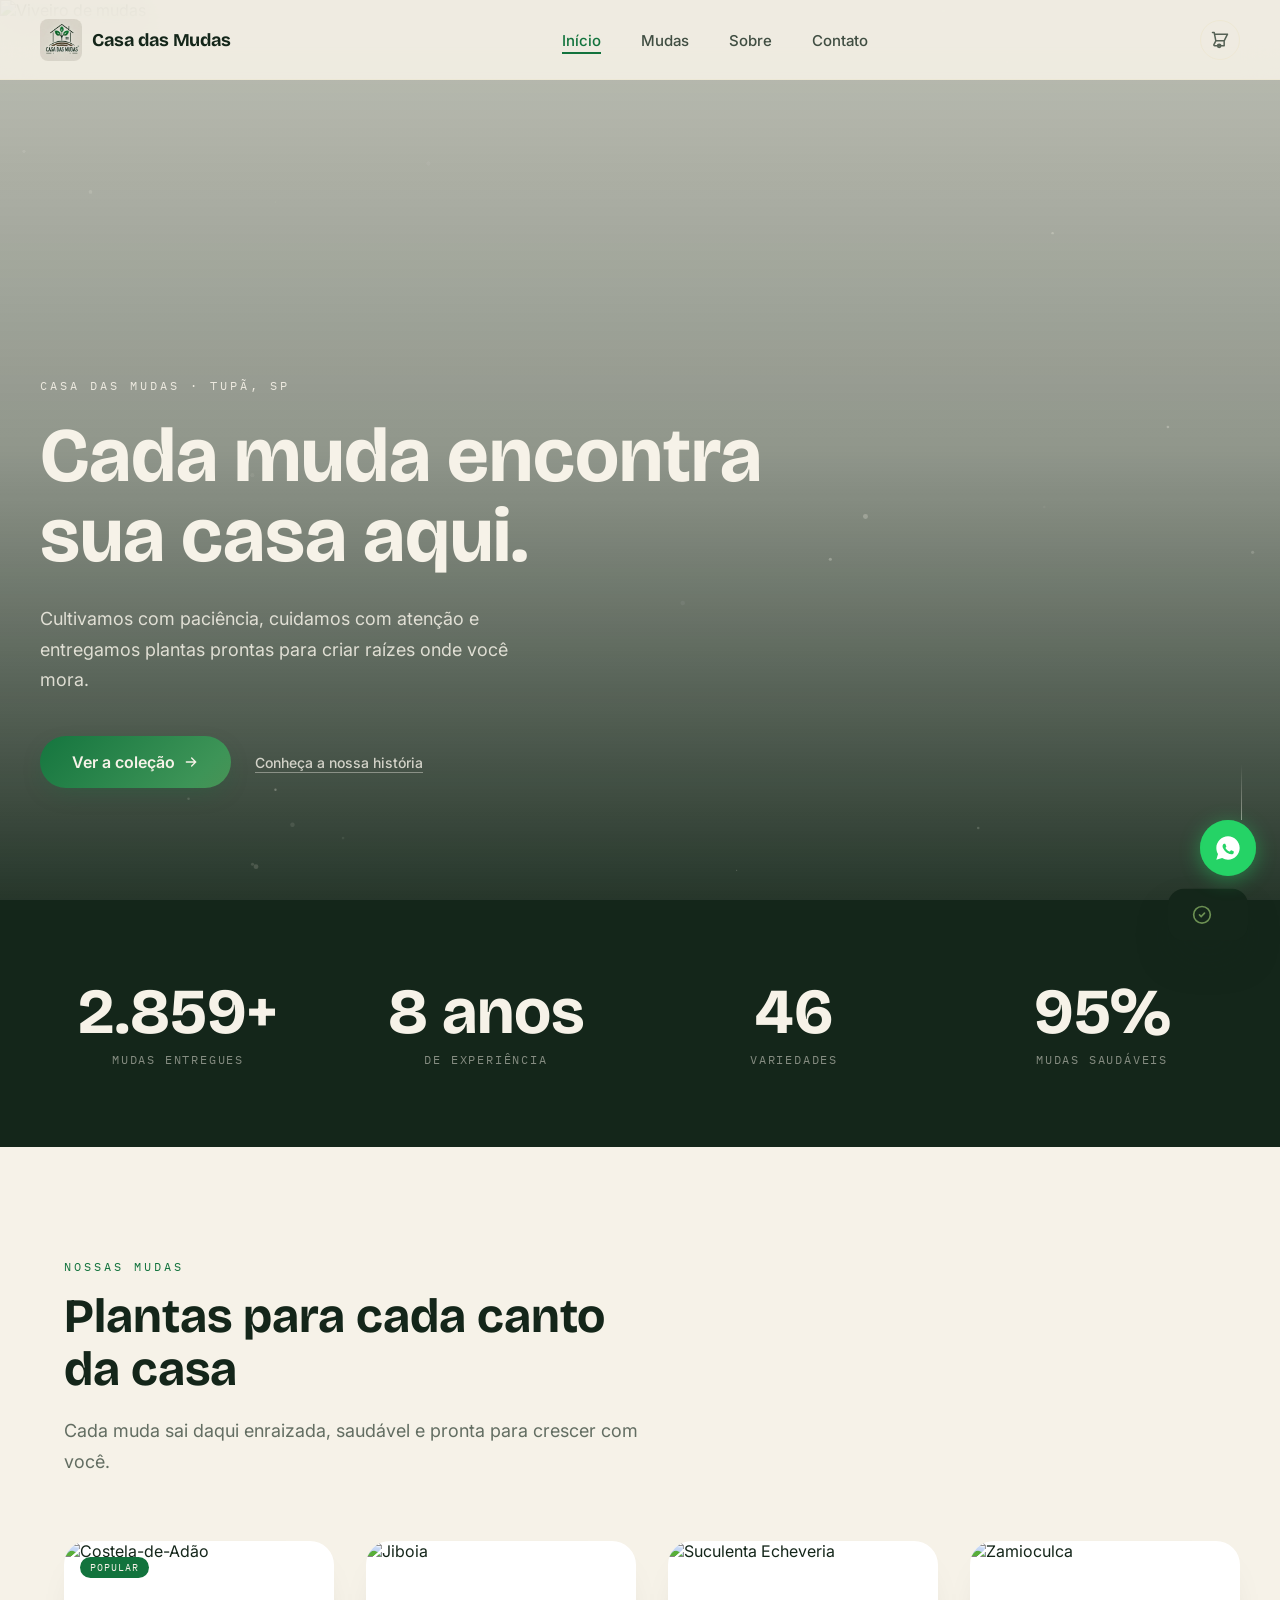
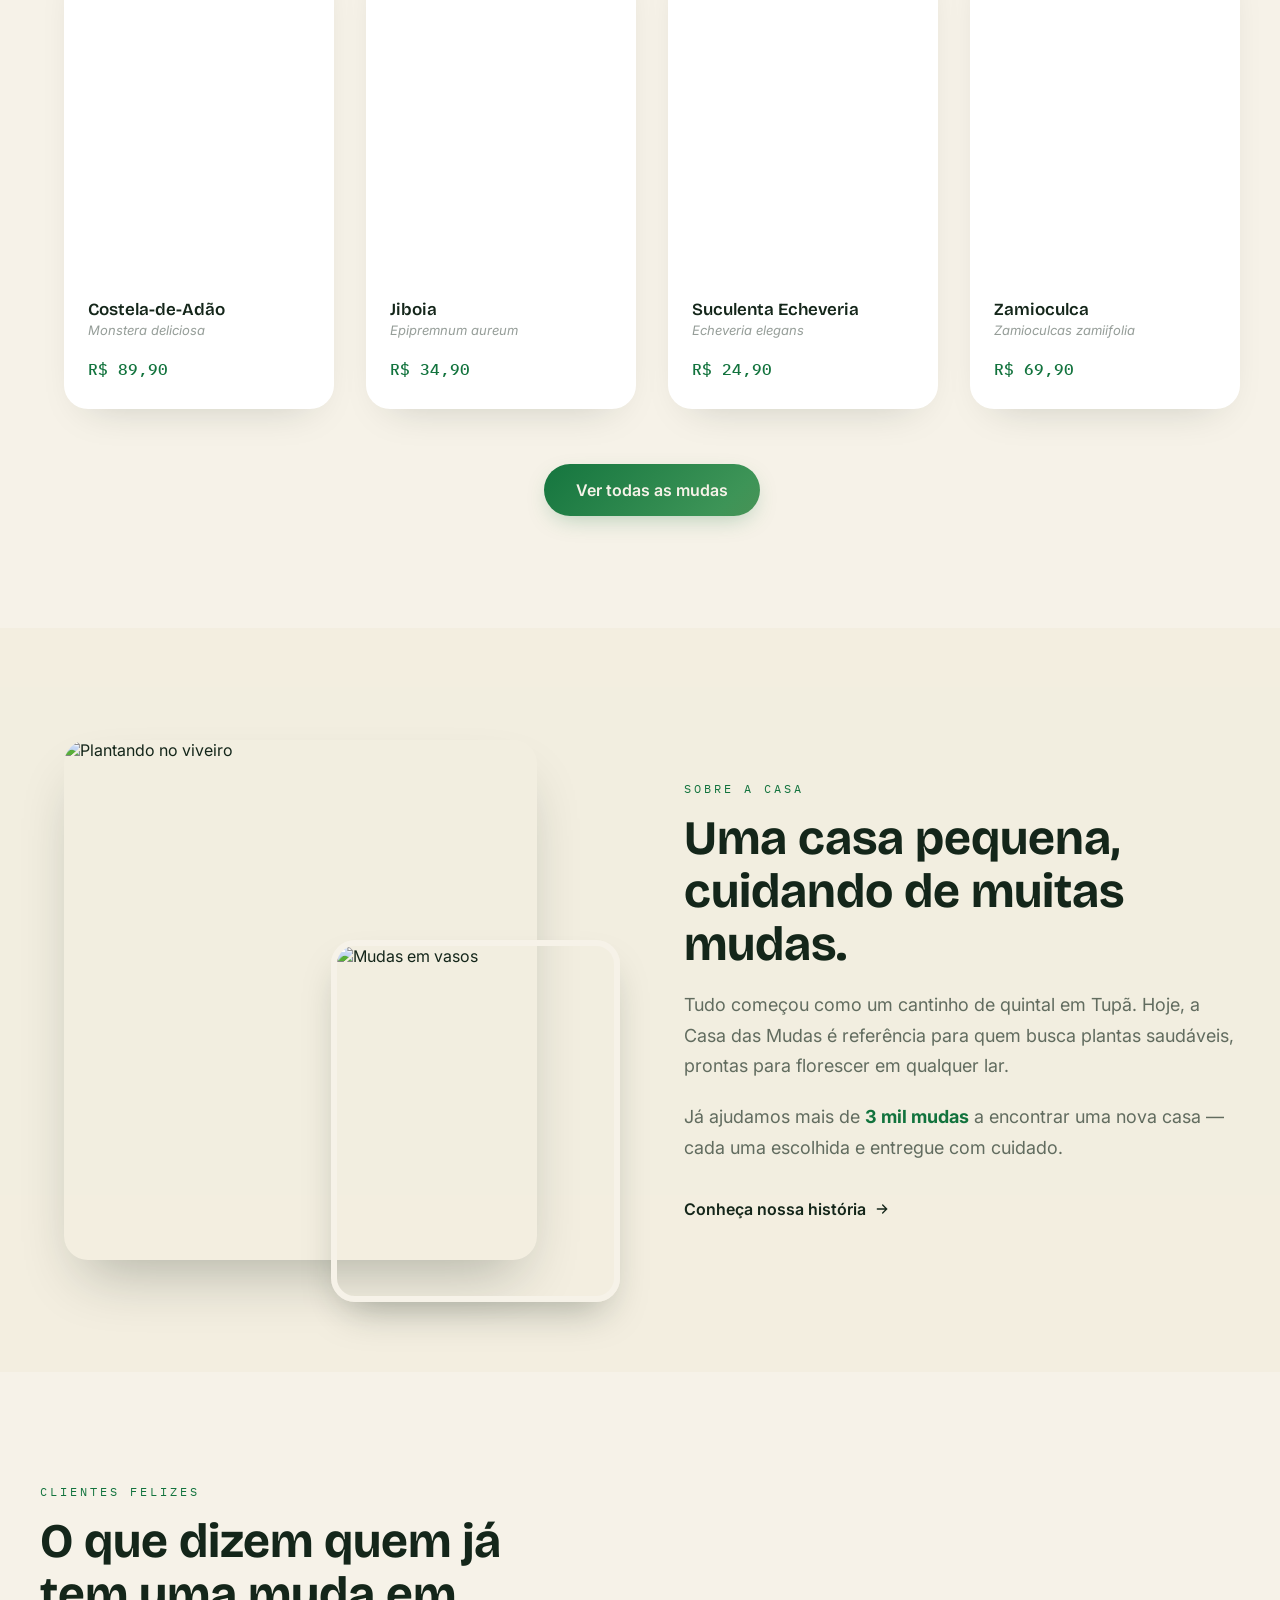
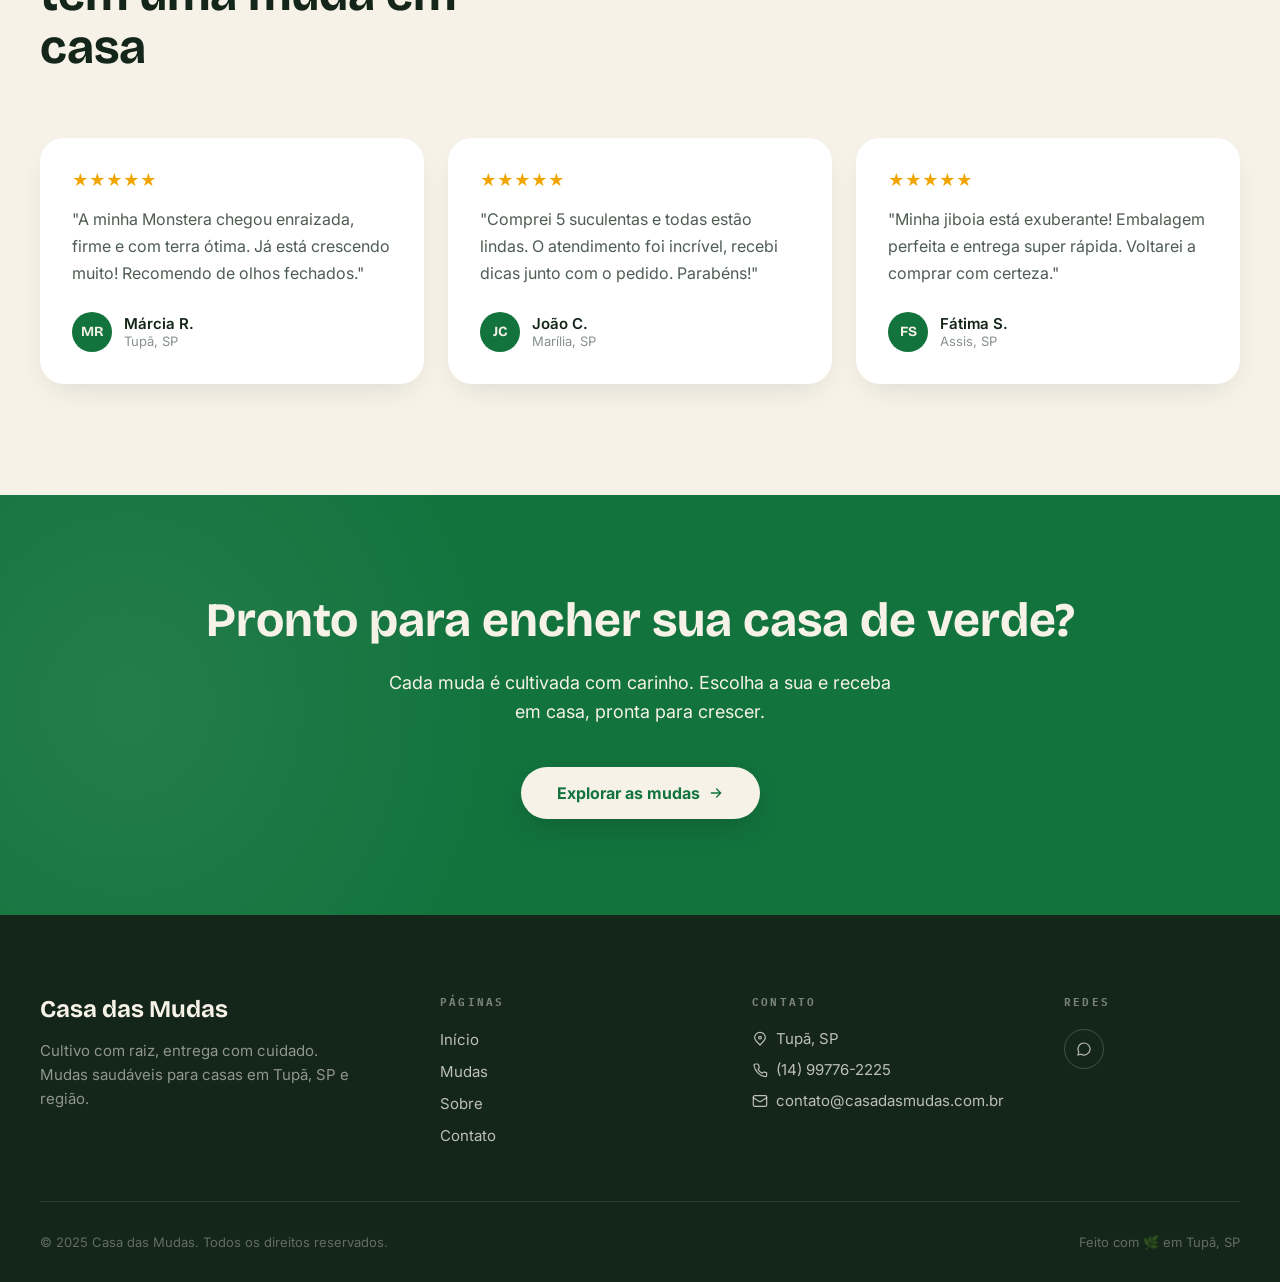
==== index.html @ 79492f18 "Remove ícone de Instagram sem link real do rodapé" ====
<!DOCTYPE html>
  <html lang="pt-BR">
  <head>
  <meta charset="UTF-8"><meta name="viewport" content="width=device-width, initial-scale=1.0">
  <title>Mudas cultivadas com cuidado — Casa das Mudas</title>
  <meta name="description" content="Casa das Mudas: plantas e mudas cultivadas com cuidado em Tupã, SP.">
  <meta property="og:title" content="Mudas cultivadas com cuidado — Casa das Mudas">
  <meta property="og:image" content="https://images.unsplash.com/photo-1683994857980-280afa59a3f8?fm=jpg&q=80&w=1200">
  <meta name="theme-color" content="#12733D">
  <link rel="preconnect" href="https://fonts.googleapis.com">
  <link rel="preconnect" href="https://fonts.gstatic.com" crossorigin>
  <link href="https://fonts.googleapis.com/css2?family=Bricolage+Grotesque:opsz,wght@12..96,400..800&family=Inter:wght@400;500;600;700&family=IBM+Plex+Mono:wght@400;500&display=swap" rel="stylesheet">
  <link rel="stylesheet" href="styles.css">
  </head>
  <body>
  
  <div id="intro">
    <div class="intro-logo-wrap">
      <img src="logo.jpg" alt="" class="intro-logo" width="96" height="96">
      <span class="intro-ring"></span>
    </div>
    <p class="intro-brand">Casa das Mudas</p>
    <p class="intro-sub">Tupã, SP &middot; Desde 2016</p>
    <div class="intro-bar"><div class="intro-bar-fill"></div></div>
  </div>
<header id="navbar" class="navbar">
    <div class="nav-inner">
      <a href="index.html" class="nav-logo" aria-label="Casa das Mudas — início">
        <img src="logo.jpg" alt="Casa das Mudas" class="nav-logo-img" style="width:42px;height:42px;max-width:42px;border-radius:8px;object-fit:cover;flex-shrink:0">
        <span class="nav-logo-text">Casa das Mudas</span>
      </a>
      <nav aria-label="Navegação principal"><ul class="nav-links">
        <li><a href="index.html" class="nav-link active">Início</a></li>
        <li><a href="mudas.html" class="nav-link">Mudas</a></li>
        <li><a href="sobre.html" class="nav-link">Sobre</a></li>
        <li><a href="contato.html" class="nav-link">Contato</a></li>
      </ul></nav>
      <div class="nav-actions">
        <button class="cart-btn" aria-label="Carrinho"><svg width="20" height="20" viewBox="0 0 24 24" fill="none" stroke="currentColor" stroke-width="1.8" stroke-linecap="round" stroke-linejoin="round"><path d="M3 3h2l.4 2M7 13h10l4-8H5.4M7 13L5.4 5M7 13l-2.3 4.6A1 1 0 0 0 5.6 19H17M17 13v6M9 19a2 2 0 1 0 4 0 2 2 0 0 0-4 0Z"/></svg><span class="cart-badge">0</span></button>
        <button class="menu-toggle" id="menuToggle" aria-label="Abrir menu" aria-expanded="false"><svg width="24" height="24" viewBox="0 0 24 24" fill="none" stroke="currentColor" stroke-width="1.8" stroke-linecap="round"><path id="menuIconPath" d="M4 7h16M4 12h16M4 17h16"/></svg></button>
      </div>
    </div>
    <div id="mobileMenu" class="mobile-menu"><div class="mobile-menu-inner">
      <a href="index.html">Início</a><a href="mudas.html">Mudas</a><a href="sobre.html">Sobre</a><a href="contato.html">Contato</a>
      <a href="contato.html" class="btn-cta" style="margin-top:.5rem;justify-content:center">Fale conosco</a>
    </div></div>
  </header>
  <div id="spineWrap" class="spine-wrap" aria-hidden="true"><svg style="height:100%;width:100%" viewBox="0 0 40 2400" preserveAspectRatio="none"><path id="spinePath" d="M20,0 C28,180 12,360 20,540 C28,720 12,900 20,1080 C28,1260 12,1440 20,1620 C28,1800 12,1980 20,2160 C25,2280 16,2340 20,2400" style="fill:none;stroke:#12733D;stroke-width:2;stroke-linecap:round"/></svg></div>
  <main>
    <section class="hero">
      <canvas id="particleCanvas" style="position:absolute;inset:0;z-index:5;pointer-events:none"></canvas>
      <img src="https://images.unsplash.com/photo-1683994857980-280afa59a3f8?fm=jpg&q=80&w=2400&auto=format&fit=crop" alt="Viveiro de mudas" class="hero-img">
      <div class="hero-scrim"></div>
      <div class="scroll-indicator" aria-hidden="true"><div class="scroll-line"></div><span class="scroll-text">Rolar</span></div>
      <div class="hero-content container">
        <span class="hero-tag reveal">Casa das Mudas · Tupã, SP</span>
        <h1 class="hero-title reveal reveal-delay-1">Cada muda encontra<br>sua casa aqui.</h1>
        <p class="hero-desc reveal reveal-delay-2">Cultivamos com paciência, cuidamos com atenção e entregamos plantas prontas para criar raízes onde você mora.</p>
        <div class="hero-actions reveal reveal-delay-3">
          <a href="mudas.html" class="btn-cta btn-cta-lg">Ver a coleção <svg width="16" height="16" viewBox="0 0 24 24" fill="none" stroke="currentColor" stroke-width="2" stroke-linecap="round"><path d="M5 12h14M13 6l6 6-6 6"/></svg></a>
          <a href="sobre.html" class="hero-link">Conheça a nossa história</a>
        </div>
      </div>
    </section>
    <section class="numbers-strip">
      <div class="container"><div class="numbers-grid">
        <div class="number-item reveal"><div class="number-val count-up" data-target="3000" data-suffix="+">3.000+</div><p class="number-label">Mudas entregues</p></div>
        <div class="number-item reveal reveal-delay-1"><div class="number-val count-up" data-target="8" data-suffix=" anos">8 anos</div><p class="number-label">De experiência</p></div>
        <div class="number-item reveal reveal-delay-2"><div class="number-val count-up" data-target="48" data-suffix="">48</div><p class="number-label">Variedades</p></div>
        <div class="number-item reveal reveal-delay-3"><div class="number-val count-up" data-target="100" data-suffix="%">100%</div><p class="number-label">Mudas saudáveis</p></div>
      </div></div>
    </section>
    <section class="products-section">
      <div class="container" style="padding-left:clamp(1.5rem,5vw,5rem)">
        <div class="products-header">
          <span class="section-tag reveal">Nossas mudas</span>
          <h2 class="section-title reveal reveal-delay-1">Plantas para cada canto da casa</h2>
          <p class="section-desc reveal reveal-delay-2">Cada muda sai daqui enraizada, saudável e pronta para crescer com você.</p>
        </div>
        <div class="products-grid">
          <article class="card-muda catalog-item reveal reveal-delay-0" data-cat="interior">
    <div class="card-img-wrap"><img src="https://images.unsplash.com/photo-1636525653613-2a3a05c00759?fm=jpg&q=80&w=800&auto=format&fit=crop" alt="Costela-de-Adão" loading="lazy"><div class="card-img-fade"></div><span class="card-badge">Popular</span></div>
    <div class="card-body"><h3 class="card-name">Costela-de-Adão</h3><p class="card-sci">Monstera deliciosa</p><div class="card-footer"><span class="card-price">R$ 89,90</span><button class="add-btn card-add" data-name="Costela-de-Adão" data-price="89.90">Adicionar</button></div></div>
  </article><article class="card-muda catalog-item reveal reveal-delay-1" data-cat="interior">
    <div class="card-img-wrap"><img src="https://images.unsplash.com/photo-1658464902088-bcb65d4807d3?fm=jpg&q=80&w=800&auto=format&fit=crop" alt="Jiboia" loading="lazy"><div class="card-img-fade"></div></div>
    <div class="card-body"><h3 class="card-name">Jiboia</h3><p class="card-sci">Epipremnum aureum</p><div class="card-footer"><span class="card-price">R$ 34,90</span><button class="add-btn card-add" data-name="Jiboia" data-price="34.90">Adicionar</button></div></div>
  </article><article class="card-muda catalog-item reveal reveal-delay-2" data-cat="suculentas">
    <div class="card-img-wrap"><img src="https://images.unsplash.com/photo-1514192497895-875274f82835?fm=jpg&q=80&w=800&auto=format&fit=crop" alt="Suculenta Echeveria" loading="lazy"><div class="card-img-fade"></div></div>
    <div class="card-body"><h3 class="card-name">Suculenta Echeveria</h3><p class="card-sci">Echeveria elegans</p><div class="card-footer"><span class="card-price">R$ 24,90</span><button class="add-btn card-add" data-name="Suculenta Echeveria" data-price="24.90">Adicionar</button></div></div>
  </article><article class="card-muda catalog-item reveal reveal-delay-3" data-cat="interior">
    <div class="card-img-wrap"><img src="https://images.unsplash.com/photo-1555955255-3fe5d2c8db4e?fm=jpg&q=80&w=800&auto=format&fit=crop" alt="Zamioculca" loading="lazy"><div class="card-img-fade"></div></div>
    <div class="card-body"><h3 class="card-name">Zamioculca</h3><p class="card-sci">Zamioculcas zamiifolia</p><div class="card-footer"><span class="card-price">R$ 69,90</span><button class="add-btn card-add" data-name="Zamioculca" data-price="69.90">Adicionar</button></div></div>
  </article>
        </div>
        <div style="text-align:center;margin-top:3.5rem" class="reveal"><a href="mudas.html" class="btn-cta btn-cta-lg">Ver todas as mudas</a></div>
      </div>
    </section>
    <section class="about-section">
      <div class="container" style="padding-left:clamp(1.5rem,5vw,5rem)">
        <div class="about-grid">
          <div class="about-imgs reveal">
            <img src="https://images.unsplash.com/photo-1651592280676-a01949b60cd7?fm=jpg&q=80&w=1200&auto=format&fit=crop" alt="Plantando no viveiro" class="about-img-main" loading="lazy">
            <img src="https://images.unsplash.com/photo-1558618666-fcd25c85cd64?fm=jpg&q=80&w=800&auto=format&fit=crop" alt="Mudas em vasos" class="about-img-accent" loading="lazy">
          </div>
          <div>
            <span class="section-tag reveal">Sobre a casa</span>
            <h2 class="section-title reveal reveal-delay-1">Uma casa pequena,<br>cuidando de muitas mudas.</h2>
            <p class="section-desc reveal reveal-delay-2">Tudo começou como um cantinho de quintal em Tupã. Hoje, a Casa das Mudas é referência para quem busca plantas saudáveis, prontas para florescer em qualquer lar.</p>
            <p style="font-size:1.125rem;line-height:1.7;color:rgba(20,38,26,.65);margin-top:1.25rem" class="reveal reveal-delay-3">Já ajudamos mais de <strong class="text-leaf">3 mil mudas</strong> a encontrar uma nova casa — cada uma escolhida e entregue com cuidado.</p>
            <a href="sobre.html" class="about-cta reveal reveal-delay-4">Conheça nossa história <svg width="16" height="16" viewBox="0 0 24 24" fill="none" stroke="currentColor" stroke-width="2" stroke-linecap="round"><path d="M5 12h14M13 6l6 6-6 6"/></svg></a>
          </div>
        </div>
      </div>
    </section>
    <section class="testimonials-section">
      <div class="container">
        <div style="max-width:32rem"><span class="section-tag reveal">Clientes felizes</span><h2 class="section-title reveal reveal-delay-1">O que dizem quem já tem uma muda em casa</h2></div>
        <div class="testimonials-grid">
          <article class="testimonial-card reveal"><div class="testimonial-stars">★★★★★</div><p class="testimonial-text">"A minha Monstera chegou enraizada, firme e com terra ótima. Já está crescendo muito! Recomendo de olhos fechados."</p><div class="testimonial-author"><div class="testimonial-avatar">MR</div><div><p class="testimonial-name">Márcia R.</p><p class="testimonial-city">Tupã, SP</p></div></div></article>
          <article class="testimonial-card reveal reveal-delay-1"><div class="testimonial-stars">★★★★★</div><p class="testimonial-text">"Comprei 5 suculentas e todas estão lindas. O atendimento foi incrível, recebi dicas junto com o pedido. Parabéns!"</p><div class="testimonial-author"><div class="testimonial-avatar">JC</div><div><p class="testimonial-name">João C.</p><p class="testimonial-city">Marília, SP</p></div></div></article>
          <article class="testimonial-card reveal reveal-delay-2"><div class="testimonial-stars">★★★★★</div><p class="testimonial-text">"Minha jiboia está exuberante! Embalagem perfeita e entrega super rápida. Voltarei a comprar com certeza."</p><div class="testimonial-author"><div class="testimonial-avatar">FS</div><div><p class="testimonial-name">Fátima S.</p><p class="testimonial-city">Assis, SP</p></div></div></article>
        </div>
      </div>
    </section>
    <section class="cta-banner">
      <div class="container">
        <h2 class="cta-banner-title reveal">Pronto para encher sua casa de verde?</h2>
        <p class="cta-banner-desc reveal reveal-delay-1">Cada muda é cultivada com carinho. Escolha a sua e receba em casa, pronta para crescer.</p>
        <div class="reveal reveal-delay-2"><a href="mudas.html" class="btn-cta-inv">Explorar as mudas <svg width="16" height="16" viewBox="0 0 24 24" fill="none" stroke="currentColor" stroke-width="2" stroke-linecap="round"><path d="M5 12h14M13 6l6 6-6 6"/></svg></a></div>
      </div>
    </section>
  </main>
  <footer class="footer"><div class="container"><div class="footer-grid">
    <div><div class="footer-brand-name">Casa das Mudas</div><p class="footer-brand-desc">Cultivo com raiz, entrega com cuidado. Mudas saudáveis para casas em Tupã, SP e região.</p></div>
    <div><h4 class="footer-col-title">Páginas</h4><ul class="footer-links"><li><a href="index.html">Início</a></li><li><a href="mudas.html">Mudas</a></li><li><a href="sobre.html">Sobre</a></li><li><a href="contato.html">Contato</a></li></ul></div>
    <div><h4 class="footer-col-title">Contato</h4>
      <div class="footer-contact-item"><svg width="16" height="16" viewBox="0 0 24 24" fill="none" stroke="currentColor" stroke-width="1.8" stroke-linecap="round" style="flex-shrink:0;margin-top:2px"><path d="M12 21c-4.4-4.3-8-7.9-8-11a8 8 0 0 1 16 0c0 3.1-3.6 6.7-8 11Z"/><circle cx="12" cy="10" r="2"/></svg>Tupã, SP</div>
      <div class="footer-contact-item"><svg width="16" height="16" viewBox="0 0 24 24" fill="none" stroke="currentColor" stroke-width="1.8" stroke-linecap="round" style="flex-shrink:0;margin-top:2px"><path d="M22 16.9v3a2 2 0 0 1-2.2 2A19.8 19.8 0 0 1 3.1 5.2 2 2 0 0 1 5 3h3a2 2 0 0 1 2 1.7c.1 1 .4 1.9.7 2.8a2 2 0 0 1-.4 2L9 10.9a16 16 0 0 0 6.1 6.1l1.4-1.4a2 2 0 0 1 2-.5c.9.3 1.8.6 2.8.7A2 2 0 0 1 22 17Z"/></svg>(14) 99776-2225</div>
      <div class="footer-contact-item"><svg width="16" height="16" viewBox="0 0 24 24" fill="none" stroke="currentColor" stroke-width="1.8" stroke-linecap="round" style="flex-shrink:0;margin-top:2px"><rect x="2" y="4" width="20" height="16" rx="2"/><path d="m22 7-8.97 5.7a1.94 1.94 0 0 1-2.06 0L2 7"/></svg>contato@casadasmudas.com.br</div>
    </div>
    <div><h4 class="footer-col-title">Redes</h4><div class="social-links">
      <a href="https://wa.me/5514997762225" aria-label="WhatsApp" class="social-btn" target="_blank" rel="noopener"><svg width="16" height="16" viewBox="0 0 24 24" fill="none" stroke="currentColor" stroke-width="1.8" stroke-linecap="round"><path d="M12 3a9 9 0 0 0-7.8 13.5L3 21l4.6-1.2A9 9 0 1 0 12 3Z"/></svg></a>
    </div></div>
  </div><div class="footer-bottom"><p class="footer-copy">&copy; 2025 Casa das Mudas. Todos os direitos reservados.</p><p class="footer-copy">Feito com 🌿 em Tupã, SP</p></div></div></footer><div id="toast" class="toast" role="status" aria-live="polite"><svg class="toast-icon" width="20" height="20" viewBox="0 0 24 24" fill="none" stroke="currentColor" stroke-width="2" stroke-linecap="round"><path d="M12 22c5.5 0 10-4.5 10-10S17.5 2 12 2 2 6.5 2 12s4.5 10 10 10Z"/><path d="m9 12 2 2 4-4"/></svg><span class="toast-msg"></span></div>
  <a href="https://wa.me/5514997762225?text=Ol%C3%A1%21+Vim+pelo+site+e+gostaria+de+saber+mais+sobre+as+mudas." class="wa-float" target="_blank" rel="noopener noreferrer" aria-label="Falar pelo WhatsApp">
    <svg width="28" height="28" viewBox="0 0 24 24" fill="white" aria-hidden="true"><path d="M12 2C6.477 2 2 6.477 2 12c0 1.89.525 3.66 1.438 5.168L2 22l4.978-1.41A9.954 9.954 0 0 0 12 22c5.523 0 10-4.477 10-10S17.523 2 12 2Zm5.007 14.2c-.207.582-1.21 1.113-1.658 1.148-.448.036-.862.213-2.91-.606-2.46-1-4.01-3.51-4.13-3.67-.12-.16-.98-1.3-.98-2.48 0-1.18.62-1.76.84-2 .22-.24.48-.3.64-.3h.46c.15 0 .35-.06.55.42l.7 1.86c.07.18.03.38-.08.54l-.38.5c-.14.18-.29.38-.12.66.38.64.9 1.22 1.47 1.71.56.47 1.2.8 1.88.97.24.06.4 0 .54-.14l.54-.64c.14-.18.32-.22.5-.16l1.84.87c.18.08.3.22.3.4-.02.56-.2 1.1-.5 1.57Z"/></svg>
  </a>
  <script src="main.js"></script>
  </body></html>
---- styles.css ----
/* ========== RESET & BASE ========== */
  *,*::before,*::after{box-sizing:border-box;margin:0;padding:0}
  :root{
    --cream:#F6F2E8;--cream-deep:#EDE7D3;--ink:#14261A;
    --leaf:#12733D;--leaf-soft:#6B8F52;--white:#FFFFFF;
    --font-display:'Bricolage Grotesque',system-ui,sans-serif;
    --font-sans:'Inter',system-ui,sans-serif;
    --font-mono:'IBM Plex Mono',monospace;
  }
  @font-face{font-family:'Bricolage Grotesque';font-display:swap}
  @font-face{font-family:'Inter';font-display:swap}
  html{scroll-behavior:smooth}
  body{background:var(--cream);color:var(--ink);font-family:var(--font-sans);-webkit-font-smoothing:antialiased}
  img{display:block;max-width:100%}
  a{color:inherit;text-decoration:none}
  button{cursor:pointer;border:none;background:none;font-family:inherit}

  /* ========== INTRO SPLASH ========== */
  /* Exit is controlled by JS adding .intro-hiding class — no CSS animation timing bugs */
  #intro{
      position:fixed;inset:0;z-index:9999;
      background:#0f1e13;
      display:flex;flex-direction:column;align-items:center;justify-content:center;gap:1.25rem;
      opacity:1;
      transition:opacity .7s cubic-bezier(.4,0,.2,1);
      will-change:opacity;
    }
    #intro.intro-hiding{opacity:0;pointer-events:none}
    .intro-logo-wrap,.intro-brand,.intro-sub,.intro-bar{opacity:0}
    #intro.intro-hiding .intro-logo-wrap,
    #intro.intro-hiding .intro-brand,
    #intro.intro-hiding .intro-sub,
    #intro.intro-hiding .intro-bar{
      transition:opacity .35s ease,transform .35s ease;
      opacity:0!important;
      transform:translateY(-6px) scale(.98);
      animation:none!important;
    }
    .intro-logo-wrap{
      position:relative;
    }
    #intro.intro-ready .intro-logo-wrap{
      animation:introLogoIn .6s cubic-bezier(.34,1.4,.64,1) .05s both;
    }
    @keyframes introLogoIn{
      from{opacity:0;transform:scale(0.6) translateY(12px)}
      to{opacity:1;transform:scale(1) translateY(0)}
    }
    .intro-logo{
      width:96px;height:96px;max-width:96px;min-width:96px;
      border-radius:20px;object-fit:cover;
      display:block;flex-shrink:0;
      box-shadow:0 20px 48px -12px rgba(0,0,0,0.6),0 0 0 1px rgba(255,255,255,0.06);
    }
    .intro-ring{
      position:absolute;inset:-6px;border-radius:26px;
      border:1.5px solid rgba(107,143,82,0.35);
      opacity:0;
    }
    #intro.intro-ready .intro-ring{
      animation:introRing .8s ease .35s both;
    }
    @keyframes introRing{
      from{opacity:0;transform:scale(1.2)}
      to{opacity:1;transform:scale(1)}
    }
    .intro-brand{
      font-family:'Bricolage Grotesque',system-ui,sans-serif;
      font-weight:700;font-size:clamp(1.5rem,4vw,2.25rem);
      color:#f0ece0;letter-spacing:-0.02em;
      margin-top:0.25rem;
    }
    #intro.intro-ready .intro-brand{
      animation:introTextIn .5s ease .3s both;
    }
    .intro-sub{
      font-family:'IBM Plex Mono',monospace;
      font-size:0.6875rem;letter-spacing:0.22em;text-transform:uppercase;
      color:rgba(240,236,224,0.42);
    }
    #intro.intro-ready .intro-sub{
      animation:introTextIn .5s ease .42s both;
    }
    @keyframes introTextIn{
      from{opacity:0;transform:translateY(8px)}
      to{opacity:1;transform:translateY(0)}
    }
    .intro-bar{
      width:120px;height:1.5px;
      background:rgba(240,236,224,0.1);
      border-radius:9999px;overflow:hidden;
      margin-top:0.5rem;
    }
    #intro.intro-ready .intro-bar{
      animation:introTextIn .4s ease .52s both;
    }
    .intro-bar-fill{
      height:100%;width:0;
      background:linear-gradient(90deg,#3d9457,#6b8f52);
      border-radius:9999px;
    }
    #intro.intro-ready .intro-bar-fill{
      animation:introBarFill 1s cubic-bezier(.25,.46,.45,.94) .6s both;
    }
    @keyframes introBarFill{from{width:0}to{width:100%}}
    @media(prefers-reduced-motion:reduce){
      .intro-logo-wrap,.intro-brand,.intro-sub,.intro-bar,.intro-ring{animation:none!important;opacity:1!important;transform:none!important}
      .intro-bar-fill{animation:none;width:100%}
      #intro.intro-hiding .intro-logo-wrap,
      #intro.intro-hiding .intro-brand,
      #intro.intro-hiding .intro-sub,
      #intro.intro-hiding .intro-bar{opacity:1!important;transform:none!important}
    }
  
/* ========== LAYOUT ========== */
  .container{max-width:1280px;margin:0 auto;padding:0 1.5rem}
  @media(min-width:1024px){.container{padding:0 2.5rem}}

  /* ========== NAVBAR ========== */
  .navbar{position:fixed;top:0;left:0;right:0;z-index:50;transition:box-shadow 0.4s ease}
  .navbar.scrolled{box-shadow:0 2px 20px rgba(20,38,26,0.12)}
  .nav-inner{
    display:flex;align-items:center;justify-content:space-between;height:80px;
    background:rgba(246,242,232,0.88);backdrop-filter:blur(16px);-webkit-backdrop-filter:blur(16px);
    border-bottom:1px solid rgba(237,231,211,0.7);padding:0 1.5rem;
  }
  @media(min-width:1024px){.nav-inner{padding:0 2.5rem}}
  .nav-logo{display:flex;align-items:center;gap:0.625rem;text-decoration:none;flex-shrink:0}
  .nav-logo-img{width:44px;height:44px;border-radius:10px;object-fit:cover;flex-shrink:0}
  .nav-logo-text{font-family:var(--font-display);font-weight:700;font-size:1.125rem;letter-spacing:-0.02em;color:var(--ink);display:none}
  @media(min-width:640px){.nav-logo-text{display:block}}
  .nav-links{display:none;align-items:center;gap:2.5rem;list-style:none}
  @media(min-width:768px){.nav-links{display:flex}}
  .nav-link{font-size:.9375rem;font-weight:500;color:rgba(20,38,26,.8);text-decoration:none;position:relative;transition:color .25s}
  .nav-link::after{content:'';position:absolute;left:0;bottom:-4px;width:0;height:1.5px;background:var(--leaf);transition:width .35s cubic-bezier(.22,.61,.36,1)}
  .nav-link:hover{color:var(--ink)}
  .nav-link:hover::after,.nav-link.active::after{width:100%}
  .nav-link.active{color:var(--leaf)}
  .nav-actions{display:flex;align-items:center;gap:1rem}
  .cart-btn{position:relative;display:none;align-items:center;justify-content:center;width:2.5rem;height:2.5rem;border-radius:50%;border:1px solid var(--cream-deep);color:rgba(20,38,26,.7);transition:color .2s,border-color .2s}
  @media(min-width:640px){.cart-btn{display:flex}}
  .cart-btn:hover{color:var(--leaf);border-color:var(--leaf)}
  .cart-badge{position:absolute;top:-6px;right:-6px;width:20px;height:20px;background:var(--leaf);color:var(--cream);font-family:var(--font-mono);font-size:10px;border-radius:50%;display:none;align-items:center;justify-content:center}
  .cart-badge.show{display:flex}
  .btn-cta{display:inline-flex;align-items:center;gap:.5rem;background-image:linear-gradient(135deg,#12733D 0%,#3D9457 55%,#6B8F52 100%);background-size:160% 160%;background-position:0% 50%;color:var(--cream);font-weight:600;font-size:.875rem;border-radius:9999px;padding:.625rem 1.5rem;box-shadow:0 8px 24px -8px rgba(18,115,61,.35);transition:background-position .6s,transform .35s cubic-bezier(.34,1.56,.64,1),box-shadow .35s;text-decoration:none}
  .btn-cta:hover{background-position:100% 50%;transform:translateY(-2px);box-shadow:0 18px 30px -12px rgba(18,115,61,.55)}
  .btn-cta-lg{padding:1rem 2rem;font-size:1rem}
  .btn-outline{display:inline-flex;align-items:center;gap:.5rem;border:1.5px solid var(--ink);color:var(--ink);font-weight:600;font-size:.875rem;border-radius:9999px;padding:.625rem 1.5rem;transition:border-color .25s,color .25s,transform .3s;text-decoration:none}
  .btn-outline:hover{border-color:var(--leaf);color:var(--leaf);transform:translateY(-1px)}
  .menu-toggle{display:flex;align-items:center;justify-content:center;width:2.5rem;height:2.5rem;color:var(--ink)}
  @media(min-width:768px){.menu-toggle{display:none}}

  /* ========== MOBILE MENU ========== */
  .mobile-menu{overflow:hidden;max-height:0;opacity:0;transition:max-height .5s cubic-bezier(.22,.61,.36,1),opacity .4s ease;background:rgba(246,242,232,.97);border-bottom:1px solid var(--cream-deep)}
  .mobile-menu.open{max-height:400px;opacity:1}
  .mobile-menu-inner{padding:.75rem 1.5rem 1.5rem;display:flex;flex-direction:column;gap:1rem;border-top:1px solid rgba(237,231,211,.7)}
  .mobile-menu-inner a{font-weight:500;color:rgba(20,38,26,.85);padding:.25rem 0;font-size:1rem}

  /* ========== SPINE ========== */
  .spine-wrap{display:none;position:fixed;left:2rem;top:0;width:40px;height:100%;z-index:30;pointer-events:none}
  @media(min-width:1024px){.spine-wrap{display:block}}
  .spine-svg path{fill:none;stroke:var(--leaf);stroke-width:2;stroke-linecap:round}

  /* ========== REVEAL ========== */
  .reveal{opacity:0;transform:translateY(28px);transition:opacity .9s cubic-bezier(.22,.61,.36,1),transform .9s cubic-bezier(.22,.61,.36,1);will-change:opacity,transform}
  .reveal.visible{opacity:1;transform:translateY(0)}
  .reveal-delay-1{transition-delay:.08s}.reveal-delay-2{transition-delay:.16s}
  .reveal-delay-3{transition-delay:.24s}.reveal-delay-4{transition-delay:.32s}.reveal-delay-5{transition-delay:.40s}
  @media(prefers-reduced-motion:reduce){.reveal{opacity:1!important;transform:none!important;transition:none!important}}

  /* ========== HERO ========== */
  .hero{position:relative;min-height:100vh;display:flex;align-items:flex-end;overflow:hidden}
  .hero-img{position:absolute;inset:0;width:100%;height:100%;object-fit:cover;transform:scale(1.05);animation:heroZoom 8s ease-out forwards}
  @keyframes heroZoom{from{transform:scale(1.05)}to{transform:scale(1)}}
  .hero-scrim{position:absolute;inset:0;background:linear-gradient(180deg,rgba(20,38,26,.25) 0%,rgba(20,38,26,.45) 50%,rgba(20,38,26,.92) 100%)}
  .hero-content{position:relative;z-index:10;width:100%;padding:10rem 1.5rem 6rem}
  @media(min-width:1024px){.hero-content{padding:10rem 2.5rem 7rem}}
  .hero-tag{font-family:var(--font-mono);font-size:.75rem;letter-spacing:.25em;text-transform:uppercase;color:rgba(246,242,232,.9);margin-bottom:1.5rem;display:block}
  .hero-title{font-family:var(--font-display);font-weight:700;font-size:clamp(2.5rem,6vw,5rem);line-height:1.04;color:var(--cream);max-width:56rem;margin-bottom:1.75rem}
  .hero-desc{font-size:1.125rem;line-height:1.7;color:rgba(246,242,232,.85);max-width:32rem;margin-bottom:2.5rem}
  .hero-actions{display:flex;flex-wrap:wrap;align-items:center;gap:1.5rem}
  .hero-link{color:rgba(246,242,232,.8);font-size:.875rem;font-weight:500;text-decoration:underline;text-underline-offset:4px;text-decoration-color:rgba(246,242,232,.4);transition:color .25s,text-decoration-color .25s}
  .hero-link:hover{color:var(--cream);text-decoration-color:var(--cream)}
  .scroll-indicator{position:absolute;bottom:2rem;right:2rem;z-index:10;display:flex;flex-direction:column;align-items:center;gap:.5rem;opacity:.6;animation:fadeInUp 1.5s ease 1s both}
  @keyframes fadeInUp{from{opacity:0;transform:translateY(10px)}to{opacity:.6;transform:translateY(0)}}
  .scroll-line{width:1px;height:3.5rem;background:linear-gradient(to bottom,transparent,rgba(246,242,232,.8));animation:scrollPulse 2s ease infinite}
  @keyframes scrollPulse{0%,100%{transform:scaleY(1);opacity:.6}50%{transform:scaleY(.7);opacity:1}}
  .scroll-text{font-family:var(--font-mono);font-size:.625rem;letter-spacing:.2em;text-transform:uppercase;color:var(--cream);writing-mode:vertical-rl}

  /* ========== SECTION TAGS ========== */
  .section-tag{font-family:var(--font-mono);font-size:.75rem;letter-spacing:.25em;text-transform:uppercase;color:var(--leaf);display:block;margin-bottom:1rem}
  .section-title{font-family:var(--font-display);font-weight:700;font-size:clamp(2rem,4vw,3rem);line-height:1.1;color:var(--ink)}
  .section-desc{font-size:1.125rem;line-height:1.7;color:rgba(20,38,26,.65);margin-top:1.25rem}

  /* ========== PRODUCT CARDS ========== */
  .products-section{padding:7rem 0}
  .products-header{max-width:36rem;margin-bottom:4rem}
  .products-grid{display:grid;grid-template-columns:1fr;gap:2rem}
  @media(min-width:640px){.products-grid{grid-template-columns:repeat(2,1fr)}}
  @media(min-width:1024px){.products-grid{grid-template-columns:repeat(4,1fr)}}
  .card-muda{background:var(--white);border-radius:1.5rem;overflow:hidden;box-shadow:0 18px 40px -24px rgba(20,38,26,.22);transition:transform .55s cubic-bezier(.22,.61,.36,1),box-shadow .55s cubic-bezier(.22,.61,.36,1)}
  .card-muda:hover{transform:translateY(-6px) scale(1.015);box-shadow:0 30px 60px -20px rgba(20,38,26,.35)}
  .card-img-wrap{position:relative;aspect-ratio:4/5;overflow:hidden}
  .card-img-wrap img{width:100%;height:100%;object-fit:cover;transition:transform 1.1s cubic-bezier(.22,.61,.36,1)}
  .card-muda:hover .card-img-wrap img{transform:scale(1.08)}
  .card-img-fade{position:absolute;inset-x:0;bottom:0;height:6rem;background:linear-gradient(to top,rgba(20,38,26,.35),transparent)}
  .card-badge{position:absolute;top:1rem;left:1rem;font-family:var(--font-mono);font-size:.625rem;letter-spacing:.1em;text-transform:uppercase;background:var(--leaf);color:var(--cream);padding:.25rem .625rem;border-radius:9999px}
  .card-body{padding:1.25rem 1.5rem 1.5rem}
  .card-name{font-family:var(--font-display);font-weight:600;font-size:1.0625rem;color:var(--ink)}
  .card-sci{font-style:italic;font-size:.8125rem;color:rgba(20,38,26,.45);margin-top:.125rem}
  .card-footer{display:flex;align-items:center;justify-content:space-between;margin-top:1rem}
  .card-price{font-family:var(--font-mono);color:var(--leaf);font-weight:500;font-size:1rem}
  .card-add{font-size:.75rem;font-weight:600;letter-spacing:.06em;text-transform:uppercase;color:var(--cream);background:var(--ink);padding:.5rem 1rem;border-radius:9999px;transition:background .25s,transform .35s cubic-bezier(.22,.61,.36,1),opacity .35s}
  .card-add:hover{background:var(--leaf)}
  @media(hover:hover) and (pointer:fine){
    .card-add{transform:translateY(10px);opacity:0}
    .card-muda:hover .card-add{transform:translateY(0);opacity:1}
  }

  /* ========== NUMBERS STRIP ========== */
  .numbers-strip{background:var(--ink);color:var(--cream);padding:5rem 0}
  .numbers-grid{display:grid;grid-template-columns:repeat(2,1fr);gap:2rem}
  @media(min-width:768px){.numbers-grid{grid-template-columns:repeat(4,1fr)}}
  .number-item{text-align:center}
  .number-val{font-family:var(--font-display);font-weight:700;font-size:clamp(2.5rem,5vw,4rem);color:var(--cream);line-height:1}
  .number-label{font-family:var(--font-mono);font-size:.75rem;letter-spacing:.15em;text-transform:uppercase;color:rgba(246,242,232,.5);margin-top:.5rem}

  /* ========== ABOUT SECTION ========== */
  .about-section{padding:7rem 0;background:rgba(237,231,211,.4)}
  .about-grid{display:grid;grid-template-columns:1fr;gap:4rem;align-items:center}
  @media(min-width:1024px){.about-grid{grid-template-columns:6fr 6fr}}
  .about-imgs{position:relative;height:420px}
  @media(min-width:640px){.about-imgs{height:520px}}
  .about-img-main{position:absolute;inset:0;width:85%;height:100%;object-fit:cover;border-radius:1.5rem;box-shadow:0 30px 60px -20px rgba(20,38,26,.3)}
  .about-img-accent{position:absolute;bottom:-8%;right:0;width:52%;aspect-ratio:4/5;object-fit:cover;border-radius:1.5rem;border:6px solid var(--cream);box-shadow:0 20px 40px -15px rgba(20,38,26,.35)}
  .about-cta{display:inline-flex;align-items:center;gap:.5rem;margin-top:2.25rem;font-weight:600;color:var(--ink);transition:gap .25s}
  .about-cta:hover{gap:.75rem}
  .about-cta svg{transition:transform .25s}
  .about-cta:hover svg{transform:translateX(4px)}

  /* ========== TESTIMONIALS ========== */
  .testimonials-section{padding:7rem 0}
  .testimonials-grid{display:grid;grid-template-columns:1fr;gap:1.5rem;margin-top:4rem}
  @media(min-width:768px){.testimonials-grid{grid-template-columns:repeat(3,1fr)}}
  .testimonial-card{background:var(--white);border-radius:1.5rem;padding:2rem;box-shadow:0 12px 30px -12px rgba(20,38,26,.14);transition:transform .4s,box-shadow .4s}
  .testimonial-card:hover{transform:translateY(-4px);box-shadow:0 24px 48px -16px rgba(20,38,26,.2)}
  .testimonial-stars{display:flex;gap:.25rem;margin-bottom:1rem;color:#F0A500;font-size:1rem}
  .testimonial-text{font-size:1rem;line-height:1.7;color:rgba(20,38,26,.75);margin-bottom:1.5rem}
  .testimonial-author{display:flex;align-items:center;gap:.75rem}
  .testimonial-avatar{width:2.5rem;height:2.5rem;border-radius:50%;background:var(--leaf);display:flex;align-items:center;justify-content:center;font-family:var(--font-display);font-weight:700;color:var(--cream);font-size:.875rem;flex-shrink:0}
  .testimonial-name{font-weight:600;font-size:.9375rem}
  .testimonial-city{font-size:.8125rem;color:rgba(20,38,26,.5)}

  /* ========== CTA BANNER ========== */
  .cta-banner{padding:6rem 0;background:var(--leaf);color:var(--cream);text-align:center;position:relative;overflow:hidden}
  .cta-banner::before{content:'';position:absolute;top:-50%;left:-20%;width:60%;height:200%;background:radial-gradient(ellipse,rgba(246,242,232,.08) 0%,transparent 70%);pointer-events:none}
  .cta-banner-title{font-family:var(--font-display);font-weight:700;font-size:clamp(1.75rem,4vw,3rem);margin-bottom:1.25rem}
  .cta-banner-desc{font-size:1.125rem;opacity:.8;max-width:32rem;margin:0 auto 2.5rem;line-height:1.6}
  .btn-cta-inv{display:inline-flex;align-items:center;gap:.5rem;background:var(--cream);color:var(--leaf);font-weight:700;font-size:1rem;border-radius:9999px;padding:1rem 2.25rem;box-shadow:0 12px 30px -8px rgba(20,38,26,.3);transition:transform .35s cubic-bezier(.34,1.56,.64,1),box-shadow .35s;text-decoration:none}
  .btn-cta-inv:hover{transform:translateY(-3px);box-shadow:0 20px 40px -10px rgba(20,38,26,.4)}

  /* ========== FOOTER ========== */
  .footer{background:var(--ink);color:var(--cream);padding:5rem 0 2rem}
  .footer-grid{display:grid;grid-template-columns:1fr;gap:3rem;padding-bottom:3.5rem;border-bottom:1px solid rgba(246,242,232,.1)}
  @media(min-width:768px){.footer-grid{grid-template-columns:4fr 3fr 3fr 2fr}}
  .footer-brand-name{font-family:var(--font-display);font-weight:700;font-size:1.5rem;margin-bottom:1rem}
  .footer-brand-desc{color:rgba(246,242,232,.55);line-height:1.6;font-size:.9375rem;max-width:20rem}
  .footer-col-title{font-family:var(--font-mono);font-size:.6875rem;letter-spacing:.2em;text-transform:uppercase;color:rgba(246,242,232,.45);margin-bottom:1.25rem}
  .footer-links{list-style:none;display:flex;flex-direction:column;gap:.75rem}
  .footer-links a{color:rgba(246,242,232,.75);font-size:.9375rem;transition:color .2s;text-decoration:none}
  .footer-links a:hover{color:var(--leaf-soft)}
  .footer-contact-item{color:rgba(246,242,232,.75);font-size:.9375rem;margin-bottom:.75rem;display:flex;align-items:flex-start;gap:.5rem}
  .social-links{display:flex;gap:.75rem}
  .social-btn{width:2.5rem;height:2.5rem;border-radius:50%;border:1px solid rgba(246,242,232,.2);display:flex;align-items:center;justify-content:center;color:rgba(246,242,232,.7);transition:border-color .2s,color .2s,transform .3s}
  .social-btn:hover{border-color:var(--leaf-soft);color:var(--leaf-soft);transform:translateY(-2px)}
  .footer-bottom{display:flex;flex-wrap:wrap;align-items:center;justify-content:space-between;gap:1rem;padding-top:2rem}
  .footer-copy{font-size:.8125rem;color:rgba(246,242,232,.35)}

  /* ========== TOAST ========== */
  .toast{position:fixed;bottom:2rem;right:2rem;background:var(--ink);color:var(--cream);padding:1rem 1.5rem;border-radius:1rem;font-size:.9375rem;display:flex;align-items:center;gap:.75rem;z-index:100;box-shadow:0 20px 40px -10px rgba(20,38,26,.45);transform:translateY(140%);transition:transform .5s cubic-bezier(.22,.61,.36,1)}
  .toast.show{transform:translateY(0)}
  .toast-icon{color:var(--leaf-soft);font-size:1.25rem;flex-shrink:0}

  /* ========== PAGE HERO ========== */
  .page-hero{padding:10rem 0 5rem;background:var(--ink);color:var(--cream);position:relative;overflow:hidden}
  .page-hero::before{content:'';position:absolute;inset:0;background-image:url('https://images.unsplash.com/photo-1558618666-fcd25c85cd64?fm=jpg&q=60&w=1200&auto=format&fit=crop');background-size:cover;background-position:center;opacity:.15}
  .page-hero-content{position:relative;z-index:1}
  .page-hero-title{font-family:var(--font-display);font-weight:700;font-size:clamp(2.25rem,5vw,4rem);line-height:1.05;margin-bottom:1.25rem}
  .page-hero-desc{font-size:1.125rem;opacity:.75;max-width:36rem;line-height:1.6}

  /* ========== FILTER BAR ========== */
  .filter-bar{display:flex;flex-wrap:wrap;gap:.5rem;margin-bottom:3rem}
  .filter-btn{font-family:var(--font-mono);font-size:.75rem;letter-spacing:.1em;text-transform:uppercase;padding:.5rem 1.25rem;border-radius:9999px;border:1.5px solid rgba(20,38,26,.2);color:rgba(20,38,26,.65);transition:all .25s;background:transparent}
  .filter-btn:hover{border-color:var(--leaf);color:var(--leaf)}
  .filter-btn.active{background:var(--ink);border-color:var(--ink);color:var(--cream)}

  /* ========== CATALOG GRID ========== */
  .catalog-grid{display:grid;grid-template-columns:1fr;gap:1.75rem}
  @media(min-width:480px){.catalog-grid{grid-template-columns:repeat(2,1fr)}}
  @media(min-width:768px){.catalog-grid{grid-template-columns:repeat(3,1fr)}}
  @media(min-width:1200px){.catalog-grid{grid-template-columns:repeat(4,1fr)}}

  /* ========== TIMELINE ========== */
  .timeline{position:relative;padding-left:2rem}
  .timeline::before{content:'';position:absolute;left:0;top:0;bottom:0;width:2px;background:linear-gradient(to bottom,var(--leaf),var(--leaf-soft),transparent)}
  .timeline-item{position:relative;padding-bottom:3rem}
  .timeline-item::before{content:'';position:absolute;left:-2.35rem;top:.35rem;width:.7rem;height:.7rem;border-radius:50%;background:var(--leaf);box-shadow:0 0 0 4px var(--cream)}
  .timeline-year{font-family:var(--font-mono);font-size:.75rem;letter-spacing:.15em;text-transform:uppercase;color:var(--leaf);margin-bottom:.5rem}
  .timeline-title{font-family:var(--font-display);font-weight:700;font-size:1.25rem;color:var(--ink);margin-bottom:.5rem}
  .timeline-desc{font-size:1rem;color:rgba(20,38,26,.65);line-height:1.6}

  /* ========== VALUES ========== */
  .values-grid{display:grid;grid-template-columns:1fr;gap:2rem;margin-top:4rem}
  @media(min-width:768px){.values-grid{grid-template-columns:repeat(3,1fr)}}
  .value-card{background:var(--white);border-radius:1.5rem;padding:2rem;box-shadow:0 8px 24px -8px rgba(20,38,26,.1);transition:transform .4s}
  .value-card:hover{transform:translateY(-4px)}
  .value-icon{width:3rem;height:3rem;background:rgba(18,115,61,.1);border-radius:.75rem;display:flex;align-items:center;justify-content:center;margin-bottom:1.25rem;color:var(--leaf)}
  .value-title{font-family:var(--font-display);font-weight:700;font-size:1.125rem;margin-bottom:.5rem}
  .value-desc{font-size:.9375rem;color:rgba(20,38,26,.65);line-height:1.6}

  /* ========== CONTACT ========== */
  .contact-form{background:var(--white);border-radius:1.5rem;padding:2.5rem;box-shadow:0 20px 48px -16px rgba(20,38,26,.15)}
  .form-group{margin-bottom:1.25rem}
  .form-label{display:block;font-size:.875rem;font-weight:600;color:var(--ink);margin-bottom:.5rem}
  .form-input,.form-textarea{width:100%;padding:.875rem 1.125rem;border:1.5px solid rgba(20,38,26,.15);border-radius:.75rem;font-family:var(--font-sans);font-size:1rem;color:var(--ink);background:transparent;outline:none;transition:border-color .25s,box-shadow .25s;resize:none}
  .form-input:focus,.form-textarea:focus{border-color:var(--leaf);box-shadow:0 0 0 3px rgba(18,115,61,.12)}
  .form-textarea{min-height:140px}
  .form-btn{width:100%;padding:1rem;background-image:linear-gradient(135deg,#12733D 0%,#3D9457 55%,#6B8F52 100%);background-size:160% 160%;background-position:0% 50%;color:var(--cream);font-family:var(--font-sans);font-weight:700;font-size:1rem;border-radius:9999px;border:none;cursor:pointer;transition:background-position .5s,transform .3s cubic-bezier(.34,1.56,.64,1)}
  .form-btn:hover{background-position:100% 50%;transform:translateY(-2px)}
  .contact-info-card{background:var(--white);border-radius:1.5rem;padding:2rem;box-shadow:0 8px 24px -8px rgba(20,38,26,.1);margin-bottom:1.5rem;display:flex;align-items:flex-start;gap:1rem}
  .contact-info-icon{width:2.75rem;height:2.75rem;background:rgba(18,115,61,.1);border-radius:.75rem;display:flex;align-items:center;justify-content:center;flex-shrink:0;color:var(--leaf)}
  .contact-info-title{font-weight:700;margin-bottom:.25rem}
  .contact-info-desc{font-size:.9375rem;color:rgba(20,38,26,.65)}
  .contact-map{border-radius:1.5rem;overflow:hidden;height:220px;background:rgba(237,231,211,.6);display:flex;align-items:center;justify-content:center;border:1.5px solid rgba(20,38,26,.08)}

  /* ========== WHATSAPP FLOAT ========== */
  .wa-float{
    position:fixed;bottom:1.5rem;right:1.5rem;z-index:500;
    width:56px;height:56px;border-radius:50%;
    background:#25D366;
    display:flex;align-items:center;justify-content:center;
    box-shadow:0 4px 20px rgba(37,211,102,.45);
    text-decoration:none;
    opacity:0;transform:scale(0.5);
    transition:transform .35s cubic-bezier(.34,1.56,.64,1),box-shadow .3s,opacity .3s;
  }
  .wa-float.wa-visible{opacity:1;transform:scale(1)}
  .wa-float:hover{transform:scale(1.1)!important;box-shadow:0 8px 30px rgba(37,211,102,.65)}
  .wa-float::after{
    content:'';position:absolute;inset:0;border-radius:50%;
    border:2px solid rgba(37,211,102,0.5);
    opacity:0;
    animation:waPulse 2.5s ease-out 0.5s infinite;
  }
  .wa-float.wa-visible::after{opacity:1}
  @keyframes waPulse{
    0%{transform:scale(1);opacity:.7}
    65%{transform:scale(1.75);opacity:0}
    100%{transform:scale(1.75);opacity:0}
  }
  @media(prefers-reduced-motion:reduce){.wa-float::after{animation:none}}

  /* ========== UTILITY ========== */
  .sr-only{position:absolute;width:1px;height:1px;padding:0;margin:-1px;overflow:hidden;clip:rect(0,0,0,0);white-space:nowrap;border-width:0}
  .text-leaf{color:var(--leaf)}
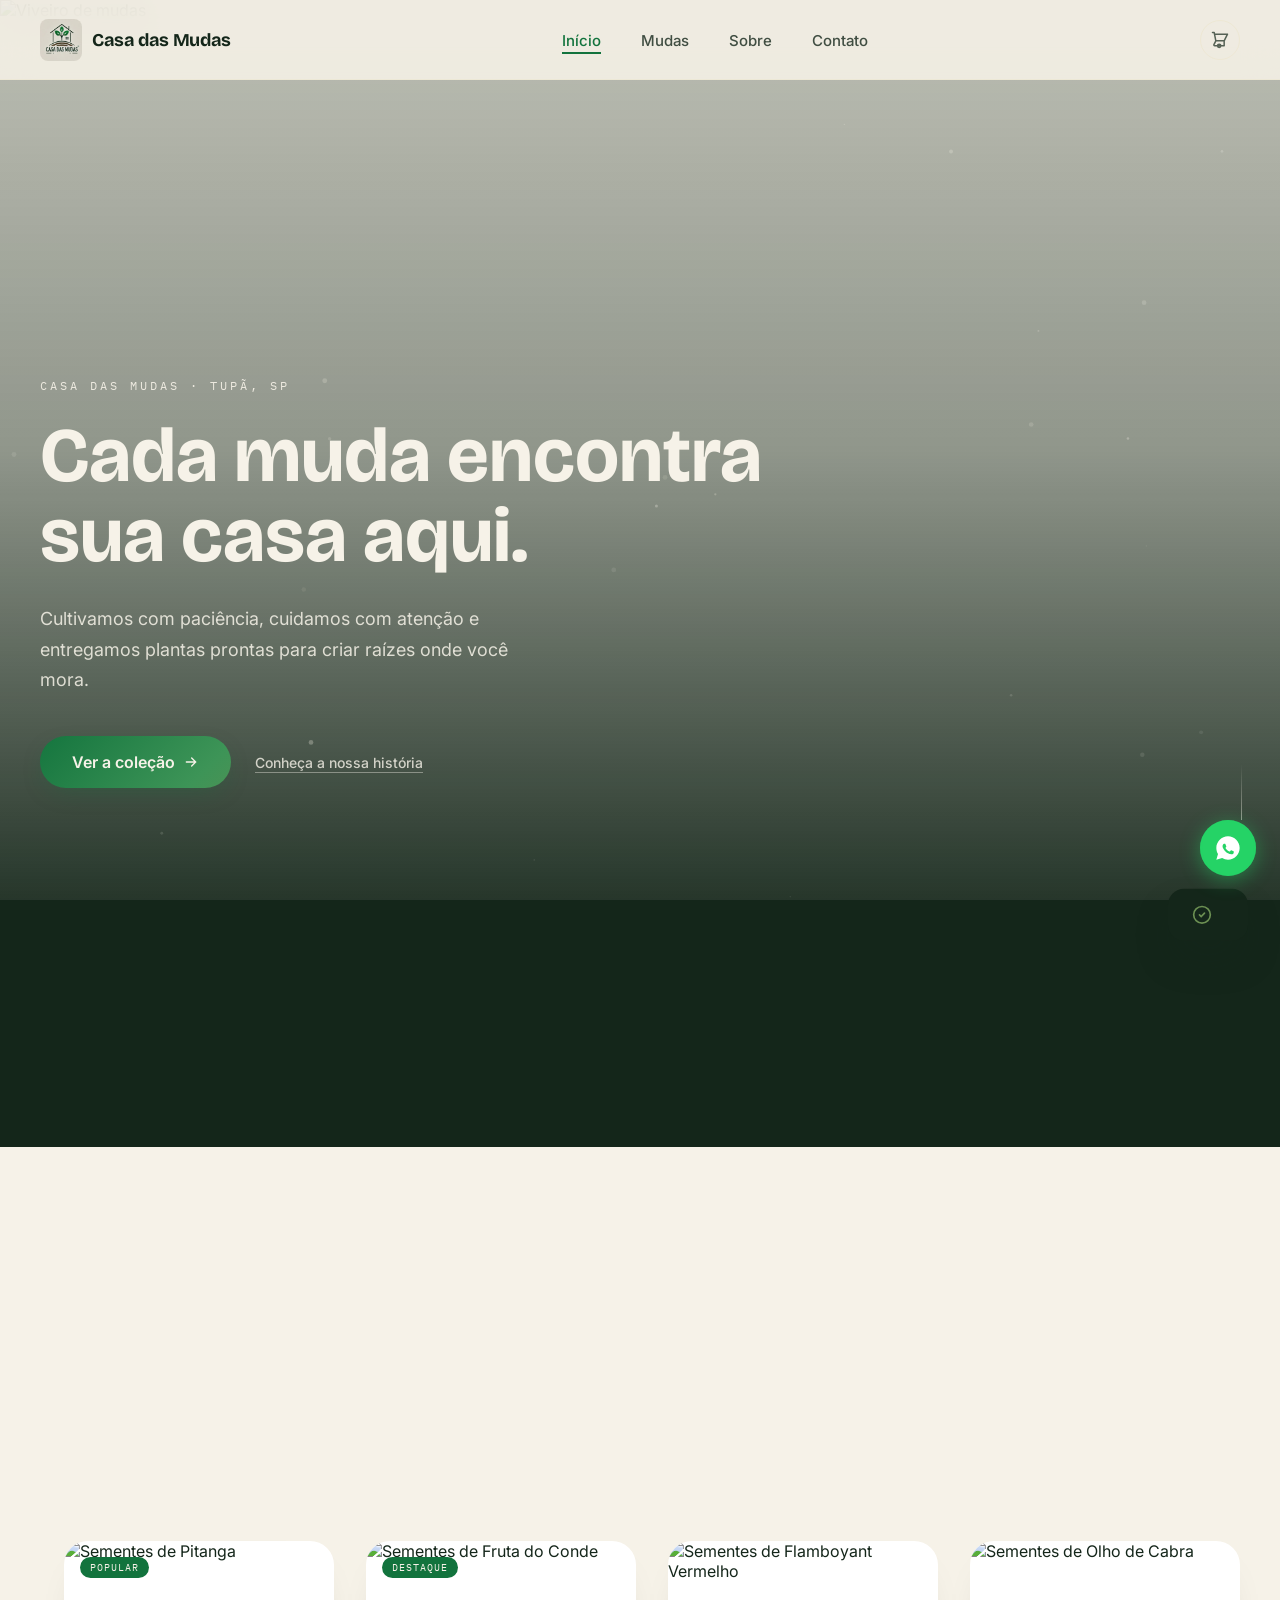
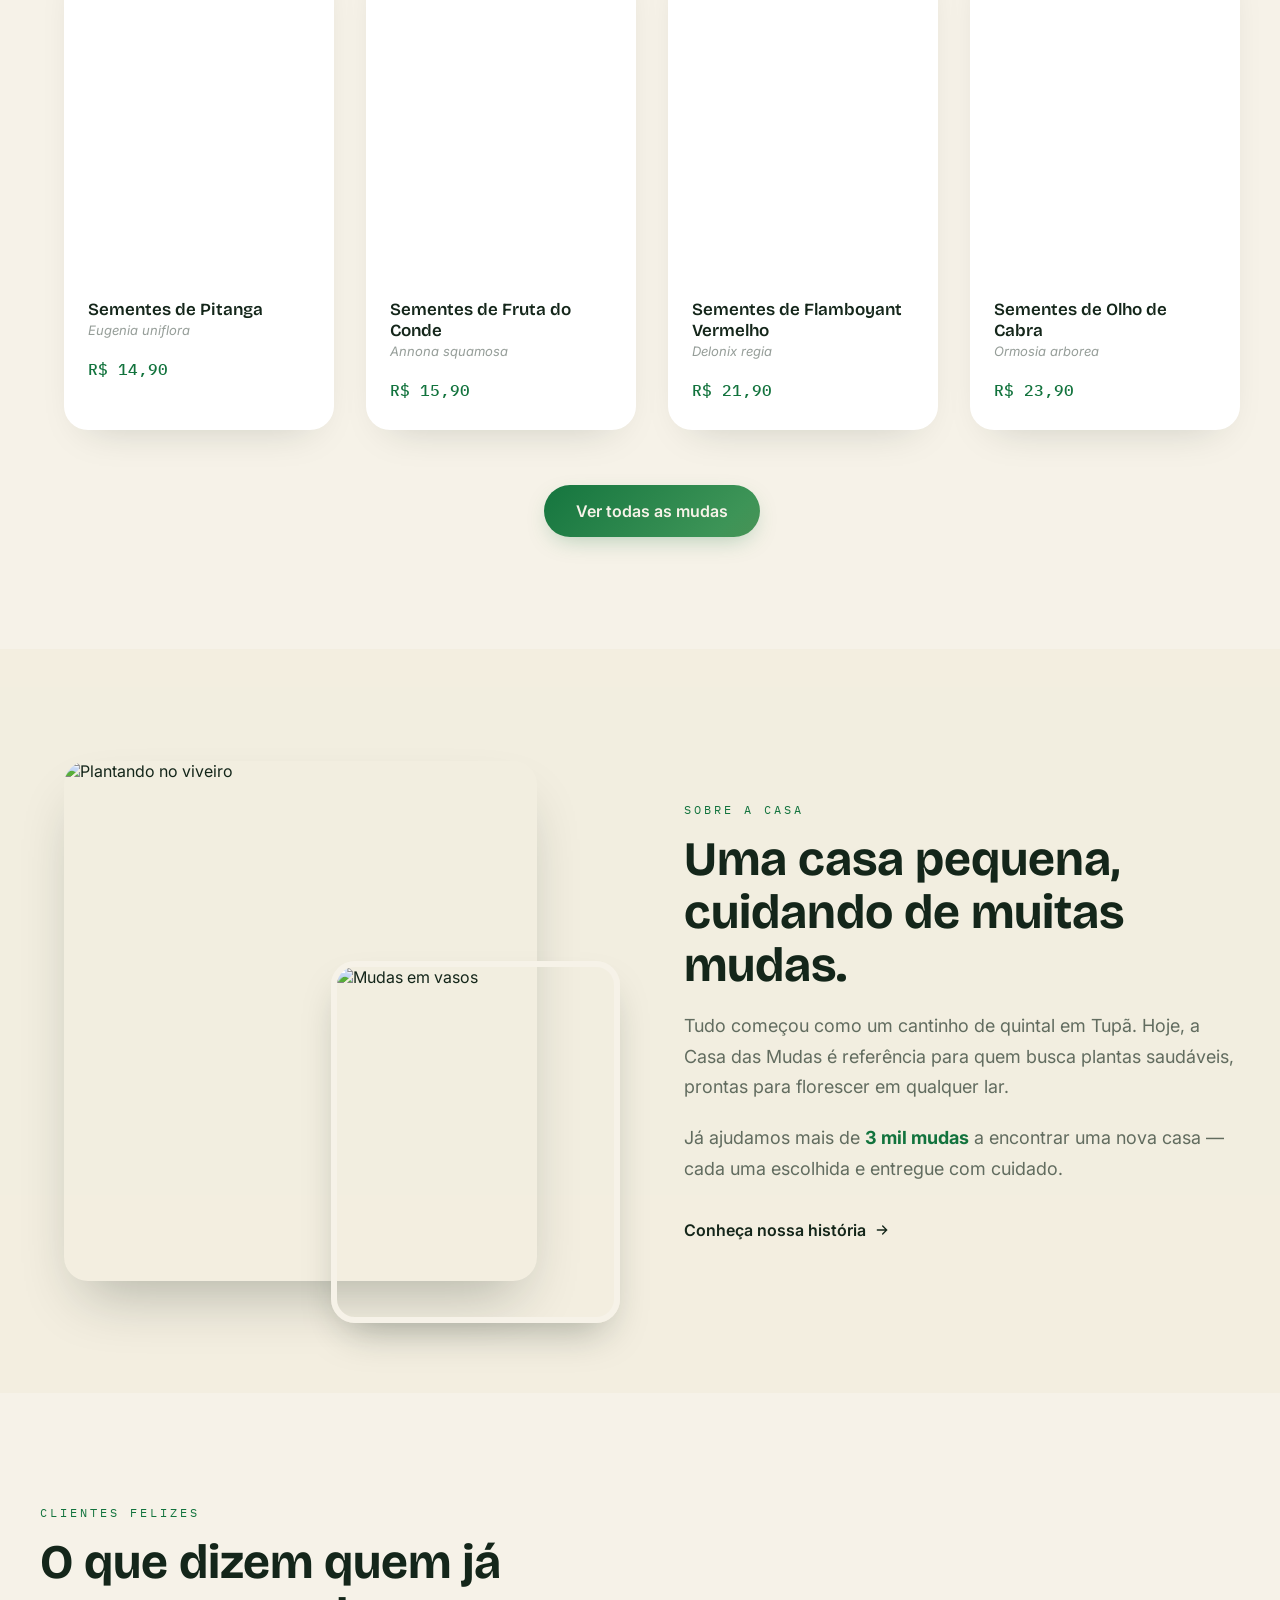
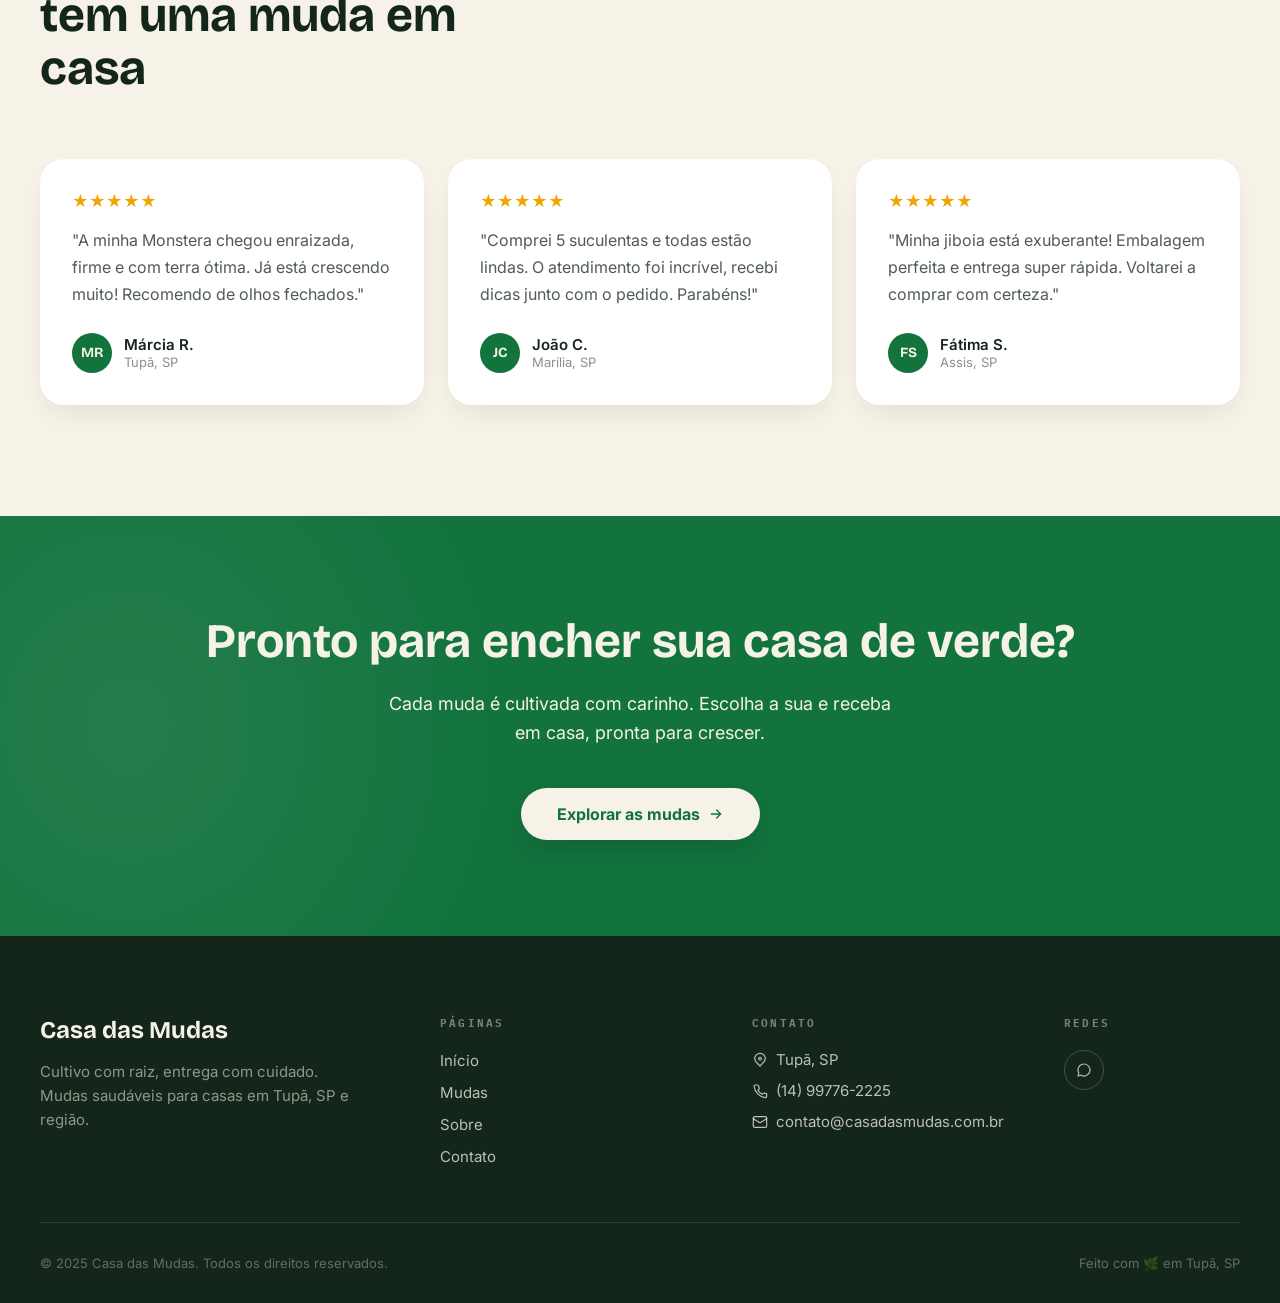
==== commit a27173c0: "Atualizar cards em destaque para as novas sementes e categorias" ====
--- a/index.html
+++ b/index.html
@@ -3,7 +3,7 @@
   <head>
   <meta charset="UTF-8"><meta name="viewport" content="width=device-width, initial-scale=1.0">
   <title>Mudas cultivadas com cuidado — Casa das Mudas</title>
-  <meta name="description" content="Casa das Mudas: plantas e mudas cultivadas com cuidado em Tupã, SP.">
+  <meta name="description" content="Casa das Mudas: sementes de frutas e nativas cultivadas com cuidado em Tupã, SP.">
   <meta property="og:title" content="Mudas cultivadas com cuidado — Casa das Mudas">
   <meta property="og:image" content="https://images.unsplash.com/photo-1683994857980-280afa59a3f8?fm=jpg&q=80&w=1200">
   <meta name="theme-color" content="#12733D">
@@ -66,32 +66,31 @@
       <div class="container"><div class="numbers-grid">
         <div class="number-item reveal"><div class="number-val count-up" data-target="3000" data-suffix="+">3.000+</div><p class="number-label">Mudas entregues</p></div>
         <div class="number-item reveal reveal-delay-1"><div class="number-val count-up" data-target="8" data-suffix=" anos">8 anos</div><p class="number-label">De experiência</p></div>
-        <div class="number-item reveal reveal-delay-2"><div class="number-val count-up" data-target="48" data-suffix="">48</div><p class="number-label">Variedades</p></div>
+        <div class="number-item reveal reveal-delay-2"><div class="number-val count-up" data-target="18" data-suffix="">18</div><p class="number-label">Variedades</p></div>
         <div class="number-item reveal reveal-delay-3"><div class="number-val count-up" data-target="100" data-suffix="%">100%</div><p class="number-label">Mudas saudáveis</p></div>
       </div></div>
     </section>
     <section class="products-section">
       <div class="container" style="padding-left:clamp(1.5rem,5vw,5rem)">
         <div class="products-header">
-          <span class="section-tag reveal">Nossas mudas</span>
-          <h2 class="section-title reveal reveal-delay-1">Plantas para cada canto da casa</h2>
-          <p class="section-desc reveal reveal-delay-2">Cada muda sai daqui enraizada, saudável e pronta para crescer com você.</p>
+          <span class="section-tag reveal">Nossas sementes</span>
+          <h2 class="section-title reveal reveal-delay-1">Sementes de frutas e nativas para plantar</h2>
+          <p class="section-desc reveal reveal-delay-2">Cada semente é selecionada com cuidado, pronta para germinar e virar a próxima muda do seu quintal.</p>
         </div>
-        <div class="products-grid">
-          <article class="card-muda catalog-item reveal reveal-delay-0" data-cat="interior">
-    <div class="card-img-wrap"><img src="https://images.unsplash.com/photo-1636525653613-2a3a05c00759?fm=jpg&q=80&w=800&auto=format&fit=crop" alt="Costela-de-Adão" loading="lazy"><div class="card-img-fade"></div><span class="card-badge">Popular</span></div>
-    <div class="card-body"><h3 class="card-name">Costela-de-Adão</h3><p class="card-sci">Monstera deliciosa</p><div class="card-footer"><span class="card-price">R$ 89,90</span><button class="add-btn card-add" data-name="Costela-de-Adão" data-price="89.90">Adicionar</button></div></div>
-  </article><article class="card-muda catalog-item reveal reveal-delay-1" data-cat="interior">
-    <div class="card-img-wrap"><img src="https://images.unsplash.com/photo-1658464902088-bcb65d4807d3?fm=jpg&q=80&w=800&auto=format&fit=crop" alt="Jiboia" loading="lazy"><div class="card-img-fade"></div></div>
-    <div class="card-body"><h3 class="card-name">Jiboia</h3><p class="card-sci">Epipremnum aureum</p><div class="card-footer"><span class="card-price">R$ 34,90</span><button class="add-btn card-add" data-name="Jiboia" data-price="34.90">Adicionar</button></div></div>
-  </article><article class="card-muda catalog-item reveal reveal-delay-2" data-cat="suculentas">
-    <div class="card-img-wrap"><img src="https://images.unsplash.com/photo-1514192497895-875274f82835?fm=jpg&q=80&w=800&auto=format&fit=crop" alt="Suculenta Echeveria" loading="lazy"><div class="card-img-fade"></div></div>
-    <div class="card-body"><h3 class="card-name">Suculenta Echeveria</h3><p class="card-sci">Echeveria elegans</p><div class="card-footer"><span class="card-price">R$ 24,90</span><button class="add-btn card-add" data-name="Suculenta Echeveria" data-price="24.90">Adicionar</button></div></div>
-  </article><article class="card-muda catalog-item reveal reveal-delay-3" data-cat="interior">
-    <div class="card-img-wrap"><img src="https://images.unsplash.com/photo-1555955255-3fe5d2c8db4e?fm=jpg&q=80&w=800&auto=format&fit=crop" alt="Zamioculca" loading="lazy"><div class="card-img-fade"></div></div>
-    <div class="card-body"><h3 class="card-name">Zamioculca</h3><p class="card-sci">Zamioculcas zamiifolia</p><div class="card-footer"><span class="card-price">R$ 69,90</span><button class="add-btn card-add" data-name="Zamioculca" data-price="69.90">Adicionar</button></div></div>
-  </article>
-        </div>
+        <div class="products-grid"><article class="card-muda catalog-item reveal reveal-delay-0" data-cat="sementes-frutas">
+      <div class="card-img-wrap"><img src="https://i.postimg.cc/FR7kZZ4n/IMG-20260705-WA0002.jpg" alt="Sementes de Pitanga" loading="lazy"><div class="card-img-fade"></div><span class="card-badge">Popular</span></div>
+      <div class="card-body"><h3 class="card-name">Sementes de Pitanga</h3><p class="card-sci">Eugenia uniflora</p><div class="card-footer"><span class="card-price">R$ 14,90</span><button class="add-btn card-add" data-name="Sementes de Pitanga" data-price="14.90">Adicionar</button></div></div>
+    </article><article class="card-muda catalog-item reveal reveal-delay-1" data-cat="sementes-frutas">
+      <div class="card-img-wrap"><img src="https://i.postimg.cc/CxkZr19F/IMG-20260706-WA0057.jpg" alt="Sementes de Fruta do Conde" loading="lazy"><div class="card-img-fade"></div><span class="card-badge">Destaque</span></div>
+      <div class="card-body"><h3 class="card-name">Sementes de Fruta do Conde</h3><p class="card-sci">Annona squamosa</p><div class="card-footer"><span class="card-price">R$ 15,90</span><button class="add-btn card-add" data-name="Sementes de Fruta do Conde" data-price="15.90">Adicionar</button></div></div>
+    </article><article class="card-muda catalog-item reveal reveal-delay-2" data-cat="sementes-nativas">
+      <div class="card-img-wrap"><img src="https://i.postimg.cc/5t9CHJkV/IMG-20260706-WA0045.jpg" alt="Sementes de Flamboyant Vermelho" loading="lazy"><div class="card-img-fade"></div></div>
+      <div class="card-body"><h3 class="card-name">Sementes de Flamboyant Vermelho</h3><p class="card-sci">Delonix regia</p><div class="card-footer"><span class="card-price">R$ 21,90</span><button class="add-btn card-add" data-name="Sementes de Flamboyant Vermelho" data-price="21.90">Adicionar</button></div></div>
+    </article><article class="card-muda catalog-item reveal reveal-delay-3" data-cat="sementes-nativas">
+      <div class="card-img-wrap"><img src="https://i.postimg.cc/JhTBZF9k/IMG-20260705-WA0015.jpg" alt="Sementes de Olho de Cabra" loading="lazy"><div class="card-img-fade"></div></div>
+      <div class="card-body"><h3 class="card-name">Sementes de Olho de Cabra</h3><p class="card-sci">Ormosia arborea</p><div class="card-footer"><span class="card-price">R$ 23,90</span><button class="add-btn card-add" data-name="Sementes de Olho de Cabra" data-price="23.90">Adicionar</button></div></div>
+    </article>
+          </div>
         <div style="text-align:center;margin-top:3.5rem" class="reveal"><a href="mudas.html" class="btn-cta btn-cta-lg">Ver todas as mudas</a></div>
       </div>
     </section>
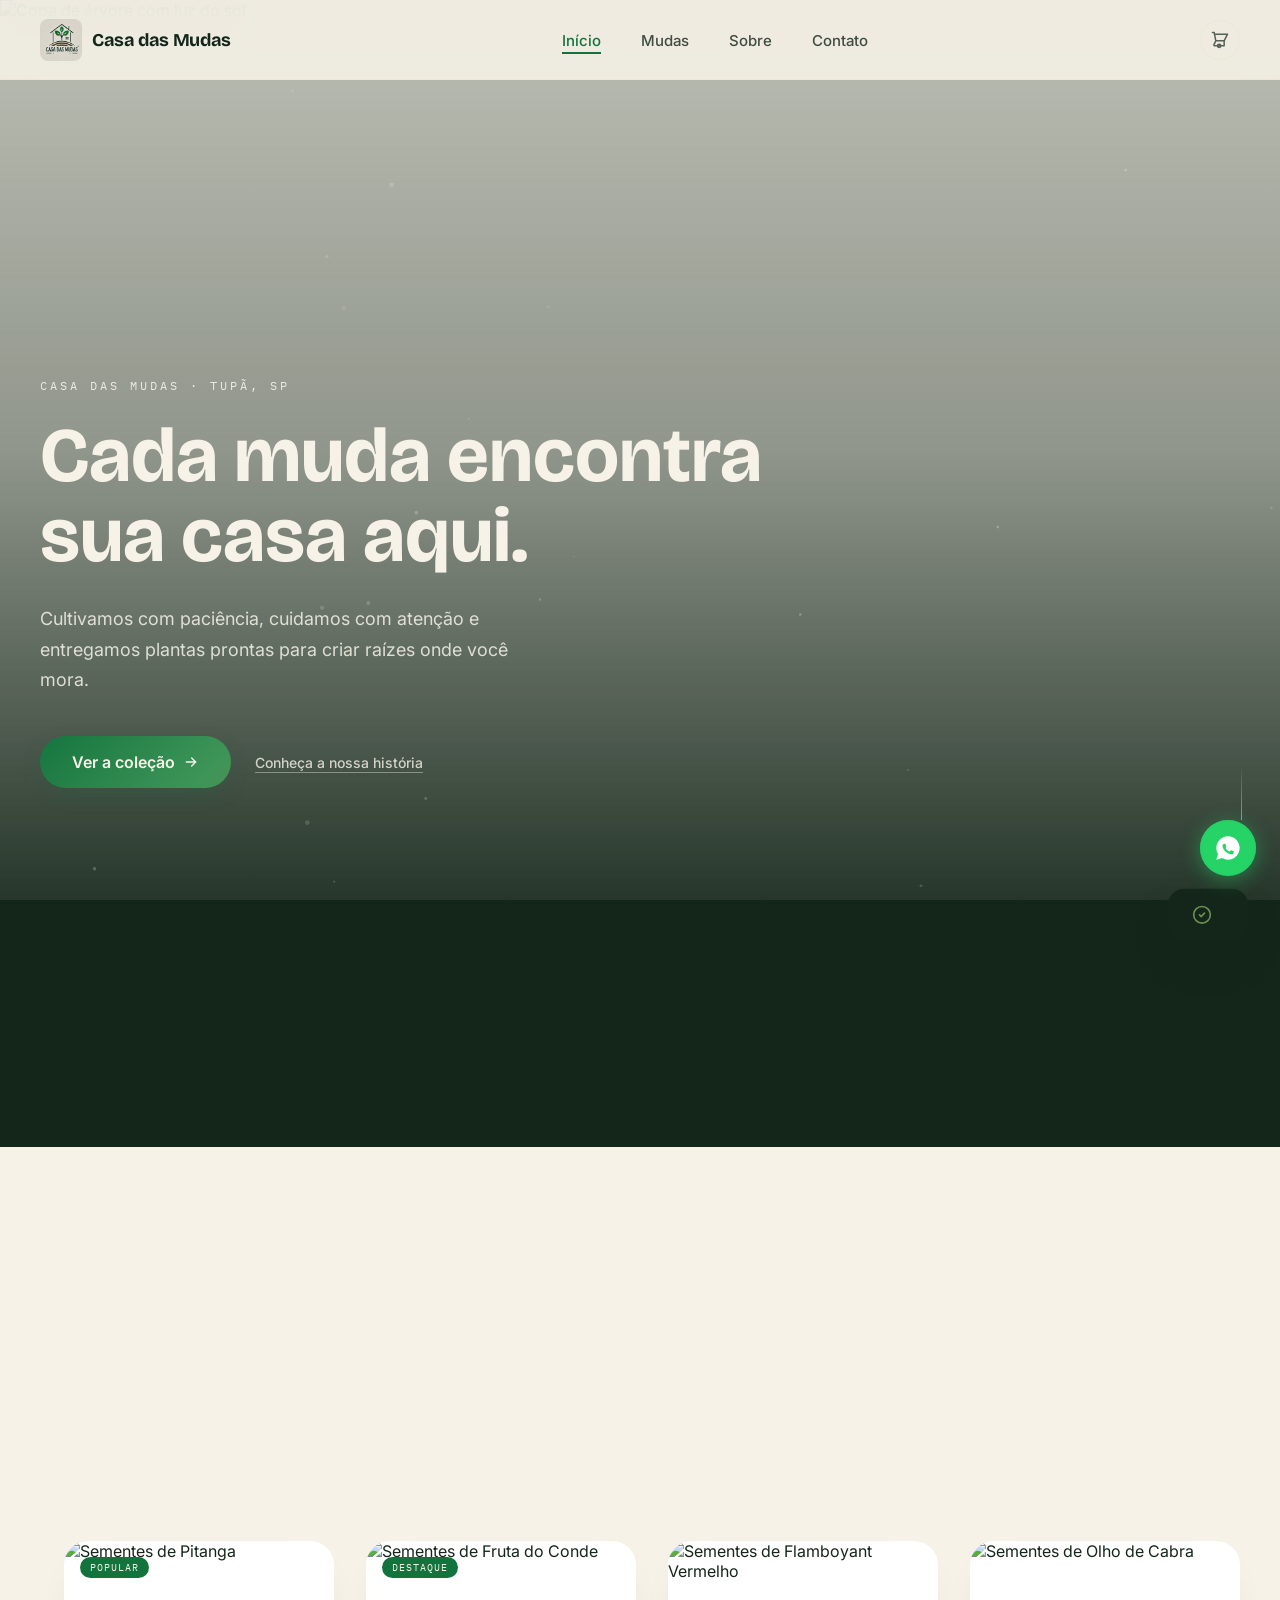
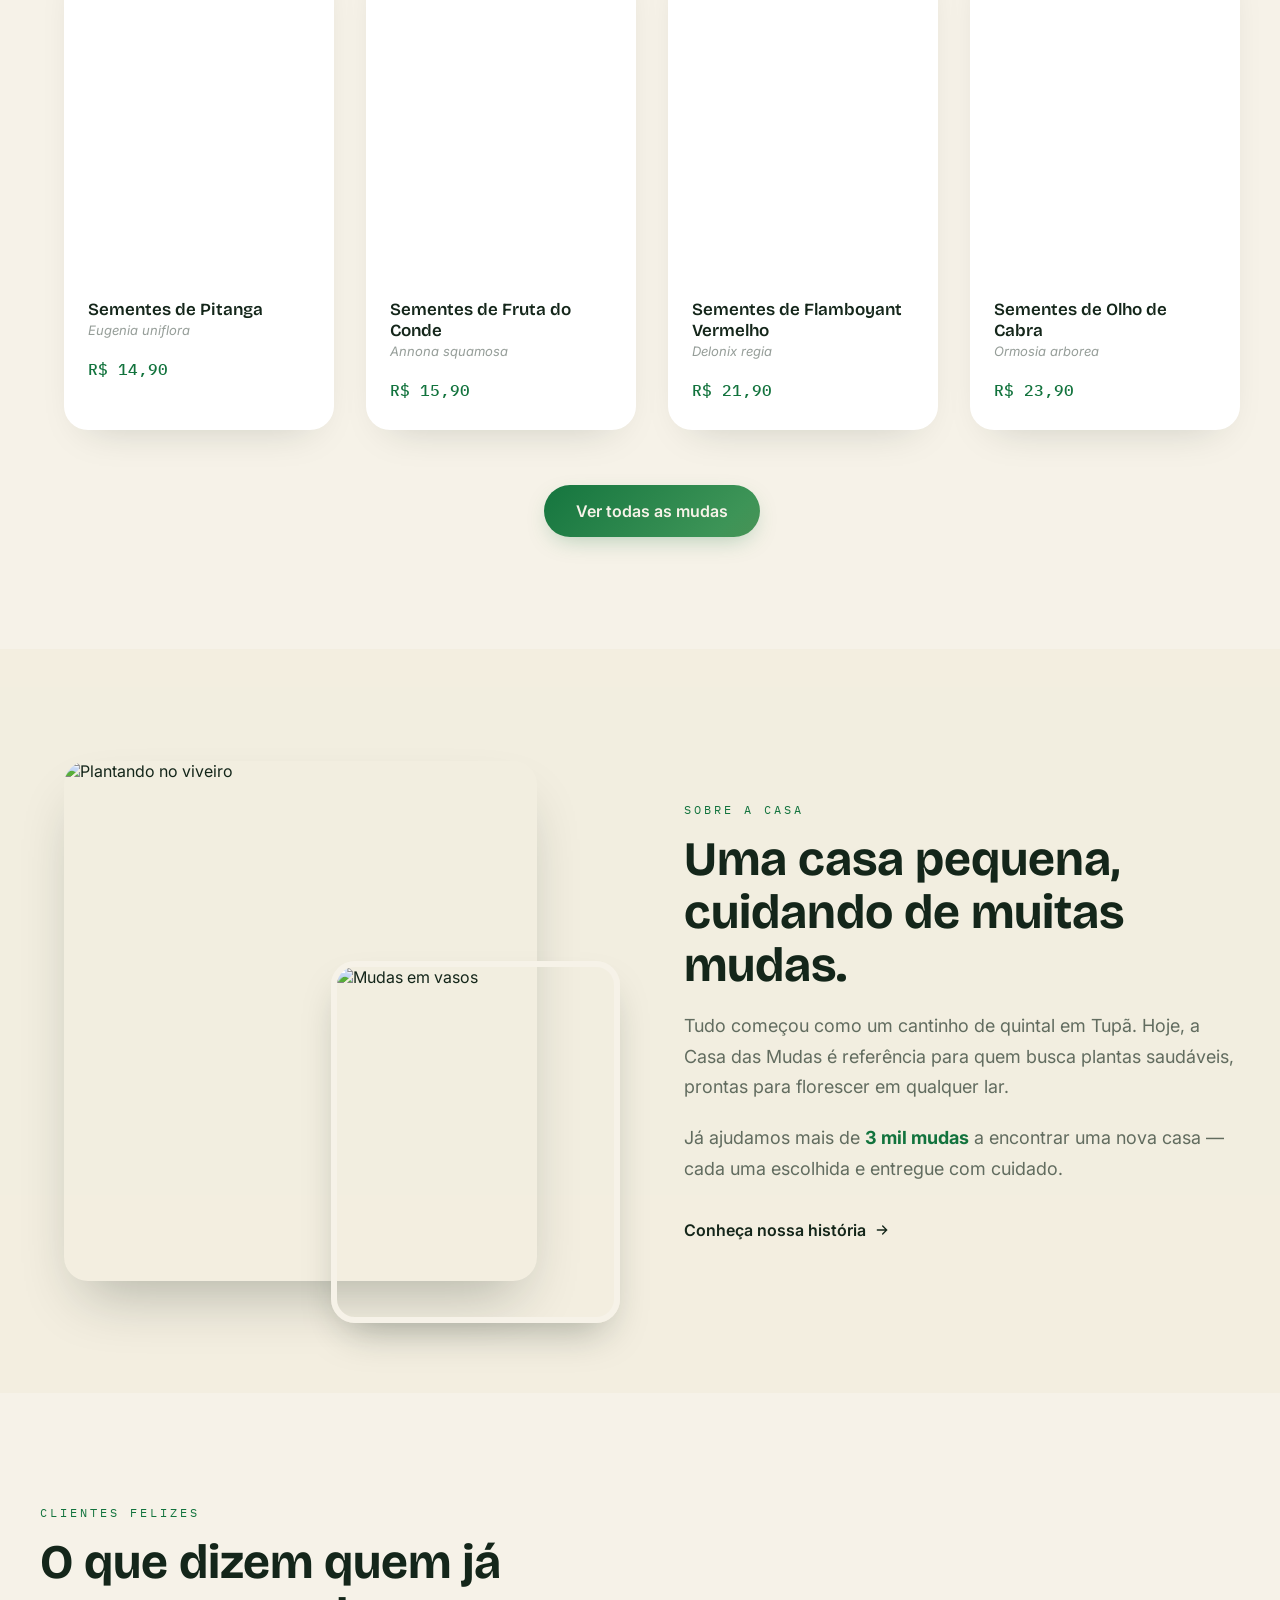
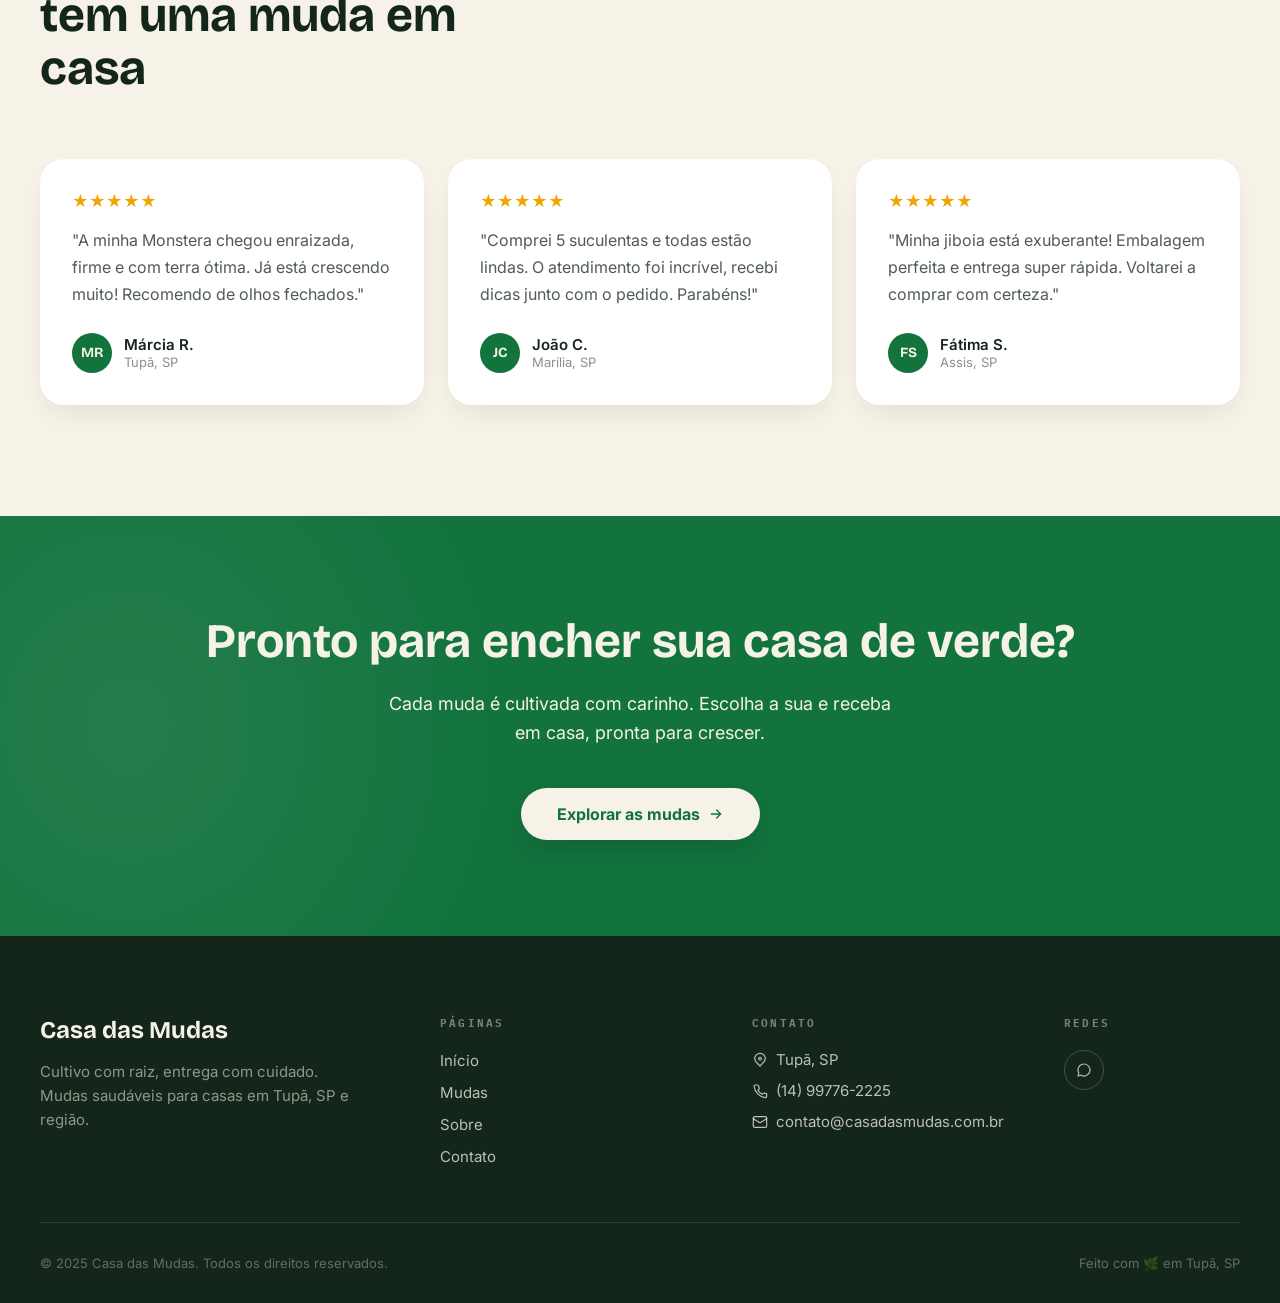
==== commit d74fbc46: "Trocar imagem do hero por foto de árvore/floresta com luz do sol" ====
--- a/index.html
+++ b/index.html
@@ -5,7 +5,7 @@
   <title>Mudas cultivadas com cuidado — Casa das Mudas</title>
   <meta name="description" content="Casa das Mudas: sementes de frutas e nativas cultivadas com cuidado em Tupã, SP.">
   <meta property="og:title" content="Mudas cultivadas com cuidado — Casa das Mudas">
-  <meta property="og:image" content="https://images.unsplash.com/photo-1683994857980-280afa59a3f8?fm=jpg&q=80&w=1200">
+  <meta property="og:image" content="https://images.pexels.com/photos/14022250/pexels-photo-14022250.jpeg?auto=compress&cs=tinysrgb&w=1200">
   <meta name="theme-color" content="#12733D">
   <link rel="preconnect" href="https://fonts.googleapis.com">
   <link rel="preconnect" href="https://fonts.gstatic.com" crossorigin>
@@ -49,7 +49,7 @@
   <main>
     <section class="hero">
       <canvas id="particleCanvas" style="position:absolute;inset:0;z-index:5;pointer-events:none"></canvas>
-      <img src="https://images.unsplash.com/photo-1683994857980-280afa59a3f8?fm=jpg&q=80&w=2400&auto=format&fit=crop" alt="Viveiro de mudas" class="hero-img">
+      <img src="https://images.pexels.com/photos/14022250/pexels-photo-14022250.jpeg?auto=compress&cs=tinysrgb&w=2400" alt="Copa de árvore com luz do sol" class="hero-img">
       <div class="hero-scrim"></div>
       <div class="scroll-indicator" aria-hidden="true"><div class="scroll-line"></div><span class="scroll-text">Rolar</span></div>
       <div class="hero-content container">
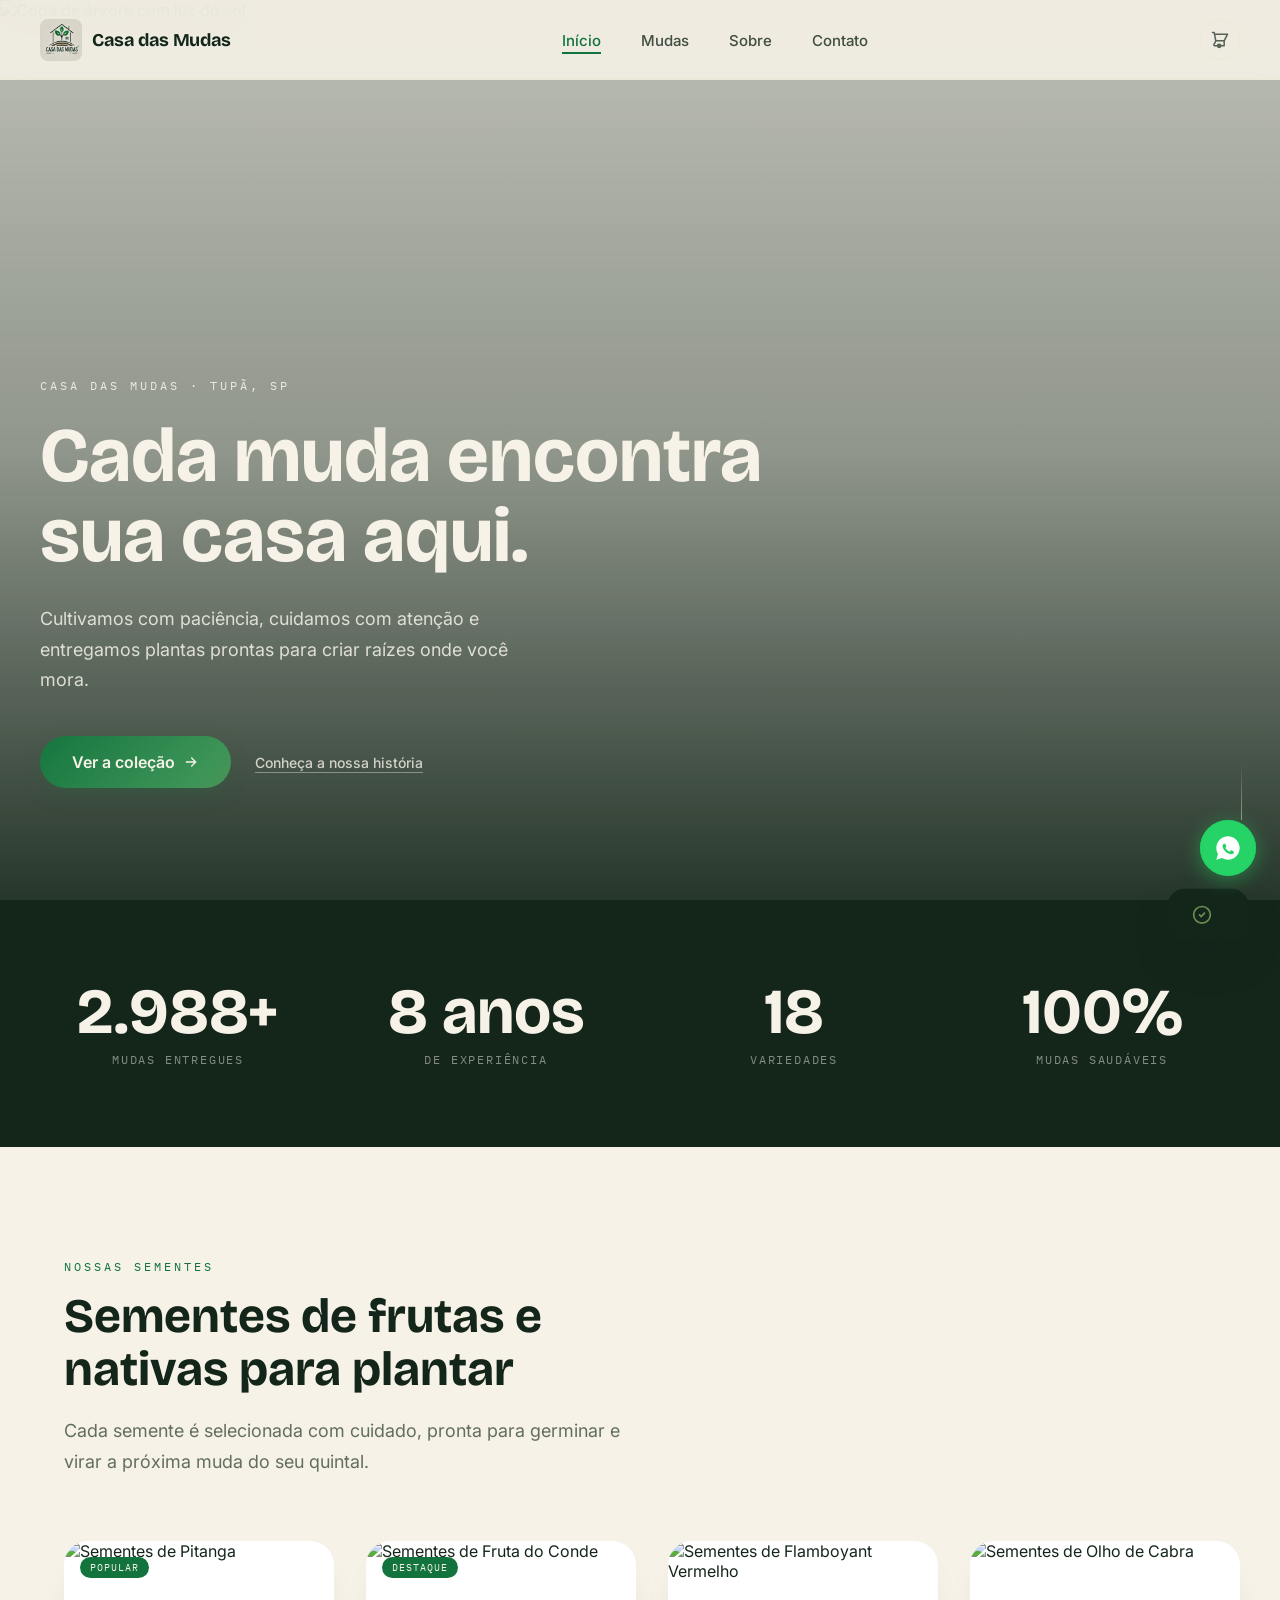
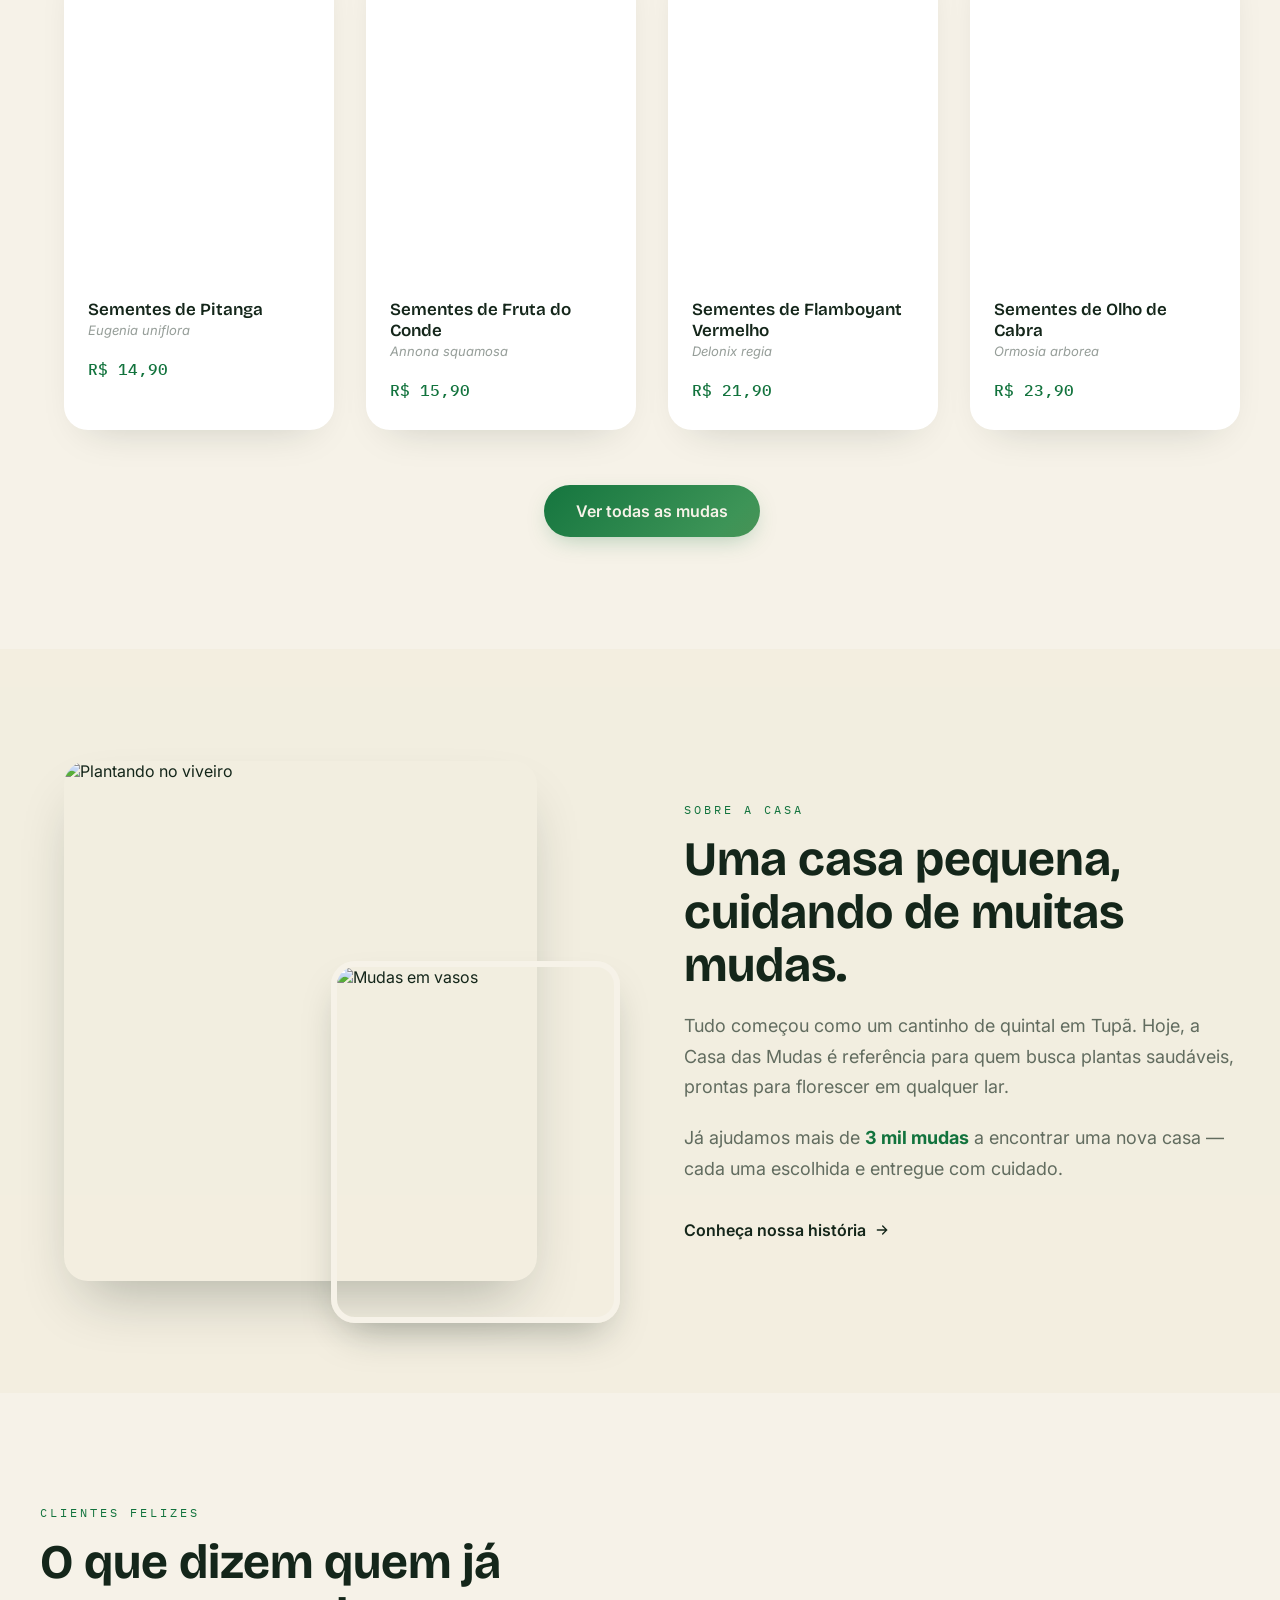
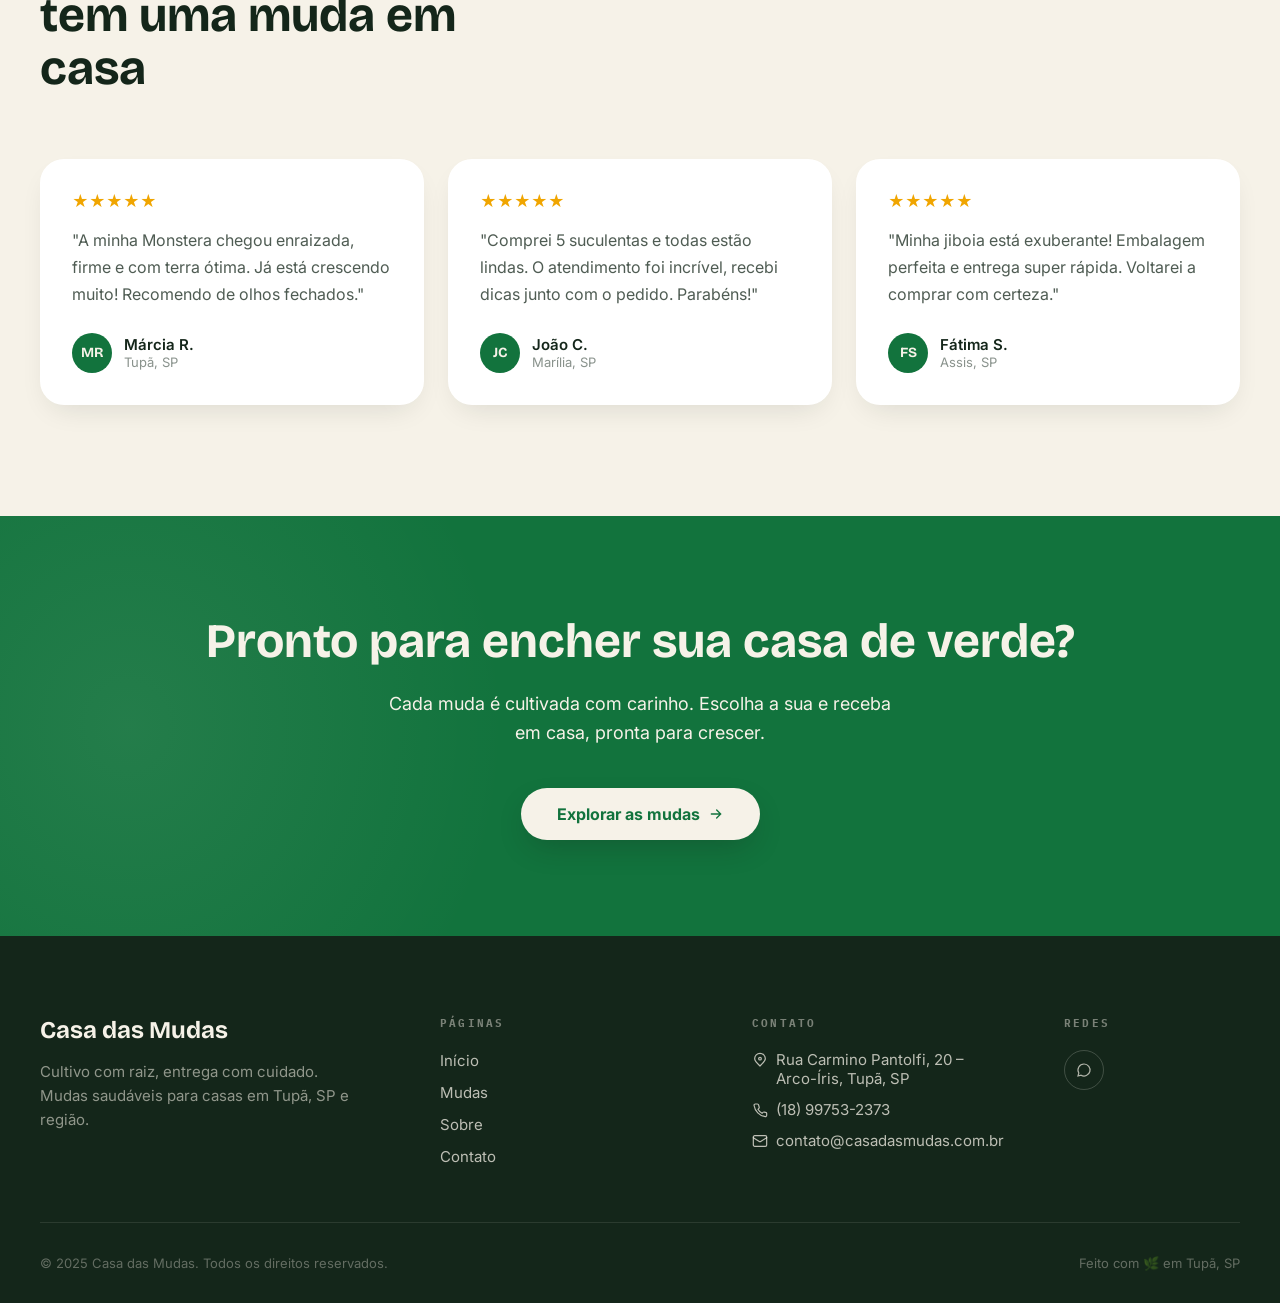
==== commit c0c3687f: "Atualizar endereço e números de WhatsApp (18 99753-2373 principal)" ====
--- a/index.html
+++ b/index.html
@@ -133,15 +133,15 @@
     <div><div class="footer-brand-name">Casa das Mudas</div><p class="footer-brand-desc">Cultivo com raiz, entrega com cuidado. Mudas saudáveis para casas em Tupã, SP e região.</p></div>
     <div><h4 class="footer-col-title">Páginas</h4><ul class="footer-links"><li><a href="index.html">Início</a></li><li><a href="mudas.html">Mudas</a></li><li><a href="sobre.html">Sobre</a></li><li><a href="contato.html">Contato</a></li></ul></div>
     <div><h4 class="footer-col-title">Contato</h4>
-      <div class="footer-contact-item"><svg width="16" height="16" viewBox="0 0 24 24" fill="none" stroke="currentColor" stroke-width="1.8" stroke-linecap="round" style="flex-shrink:0;margin-top:2px"><path d="M12 21c-4.4-4.3-8-7.9-8-11a8 8 0 0 1 16 0c0 3.1-3.6 6.7-8 11Z"/><circle cx="12" cy="10" r="2"/></svg>Tupã, SP</div>
-      <div class="footer-contact-item"><svg width="16" height="16" viewBox="0 0 24 24" fill="none" stroke="currentColor" stroke-width="1.8" stroke-linecap="round" style="flex-shrink:0;margin-top:2px"><path d="M22 16.9v3a2 2 0 0 1-2.2 2A19.8 19.8 0 0 1 3.1 5.2 2 2 0 0 1 5 3h3a2 2 0 0 1 2 1.7c.1 1 .4 1.9.7 2.8a2 2 0 0 1-.4 2L9 10.9a16 16 0 0 0 6.1 6.1l1.4-1.4a2 2 0 0 1 2-.5c.9.3 1.8.6 2.8.7A2 2 0 0 1 22 17Z"/></svg>(14) 99776-2225</div>
+      <div class="footer-contact-item"><svg width="16" height="16" viewBox="0 0 24 24" fill="none" stroke="currentColor" stroke-width="1.8" stroke-linecap="round" style="flex-shrink:0;margin-top:2px"><path d="M12 21c-4.4-4.3-8-7.9-8-11a8 8 0 0 1 16 0c0 3.1-3.6 6.7-8 11Z"/><circle cx="12" cy="10" r="2"/></svg>Rua Carmino Pantolfi, 20 – Arco-Íris, Tupã, SP</div>
+      <div class="footer-contact-item"><svg width="16" height="16" viewBox="0 0 24 24" fill="none" stroke="currentColor" stroke-width="1.8" stroke-linecap="round" style="flex-shrink:0;margin-top:2px"><path d="M22 16.9v3a2 2 0 0 1-2.2 2A19.8 19.8 0 0 1 3.1 5.2 2 2 0 0 1 5 3h3a2 2 0 0 1 2 1.7c.1 1 .4 1.9.7 2.8a2 2 0 0 1-.4 2L9 10.9a16 16 0 0 0 6.1 6.1l1.4-1.4a2 2 0 0 1 2-.5c.9.3 1.8.6 2.8.7A2 2 0 0 1 22 17Z"/></svg>(18) 99753-2373</div>
       <div class="footer-contact-item"><svg width="16" height="16" viewBox="0 0 24 24" fill="none" stroke="currentColor" stroke-width="1.8" stroke-linecap="round" style="flex-shrink:0;margin-top:2px"><rect x="2" y="4" width="20" height="16" rx="2"/><path d="m22 7-8.97 5.7a1.94 1.94 0 0 1-2.06 0L2 7"/></svg>contato@casadasmudas.com.br</div>
     </div>
     <div><h4 class="footer-col-title">Redes</h4><div class="social-links">
-      <a href="https://wa.me/5514997762225" aria-label="WhatsApp" class="social-btn" target="_blank" rel="noopener"><svg width="16" height="16" viewBox="0 0 24 24" fill="none" stroke="currentColor" stroke-width="1.8" stroke-linecap="round"><path d="M12 3a9 9 0 0 0-7.8 13.5L3 21l4.6-1.2A9 9 0 1 0 12 3Z"/></svg></a>
+      <a href="https://wa.me/5518997532373" aria-label="WhatsApp" class="social-btn" target="_blank" rel="noopener"><svg width="16" height="16" viewBox="0 0 24 24" fill="none" stroke="currentColor" stroke-width="1.8" stroke-linecap="round"><path d="M12 3a9 9 0 0 0-7.8 13.5L3 21l4.6-1.2A9 9 0 1 0 12 3Z"/></svg></a>
     </div></div>
   </div><div class="footer-bottom"><p class="footer-copy">&copy; 2025 Casa das Mudas. Todos os direitos reservados.</p><p class="footer-copy">Feito com 🌿 em Tupã, SP</p></div></div></footer><div id="toast" class="toast" role="status" aria-live="polite"><svg class="toast-icon" width="20" height="20" viewBox="0 0 24 24" fill="none" stroke="currentColor" stroke-width="2" stroke-linecap="round"><path d="M12 22c5.5 0 10-4.5 10-10S17.5 2 12 2 2 6.5 2 12s4.5 10 10 10Z"/><path d="m9 12 2 2 4-4"/></svg><span class="toast-msg"></span></div>
-  <a href="https://wa.me/5514997762225?text=Ol%C3%A1%21+Vim+pelo+site+e+gostaria+de+saber+mais+sobre+as+mudas." class="wa-float" target="_blank" rel="noopener noreferrer" aria-label="Falar pelo WhatsApp">
+  <a href="https://wa.me/5518997532373?text=Ol%C3%A1%21+Vim+pelo+site+e+gostaria+de+saber+mais+sobre+as+mudas." class="wa-float" target="_blank" rel="noopener noreferrer" aria-label="Falar pelo WhatsApp">
     <svg width="28" height="28" viewBox="0 0 24 24" fill="white" aria-hidden="true"><path d="M12 2C6.477 2 2 6.477 2 12c0 1.89.525 3.66 1.438 5.168L2 22l4.978-1.41A9.954 9.954 0 0 0 12 22c5.523 0 10-4.477 10-10S17.523 2 12 2Zm5.007 14.2c-.207.582-1.21 1.113-1.658 1.148-.448.036-.862.213-2.91-.606-2.46-1-4.01-3.51-4.13-3.67-.12-.16-.98-1.3-.98-2.48 0-1.18.62-1.76.84-2 .22-.24.48-.3.64-.3h.46c.15 0 .35-.06.55.42l.7 1.86c.07.18.03.38-.08.54l-.38.5c-.14.18-.29.38-.12.66.38.64.9 1.22 1.47 1.71.56.47 1.2.8 1.88.97.24.06.4 0 .54-.14l.54-.64c.14-.18.32-.22.5-.16l1.84.87c.18.08.3.22.3.4-.02.56-.2 1.1-.5 1.57Z"/></svg>
   </a>
   <script src="main.js"></script>
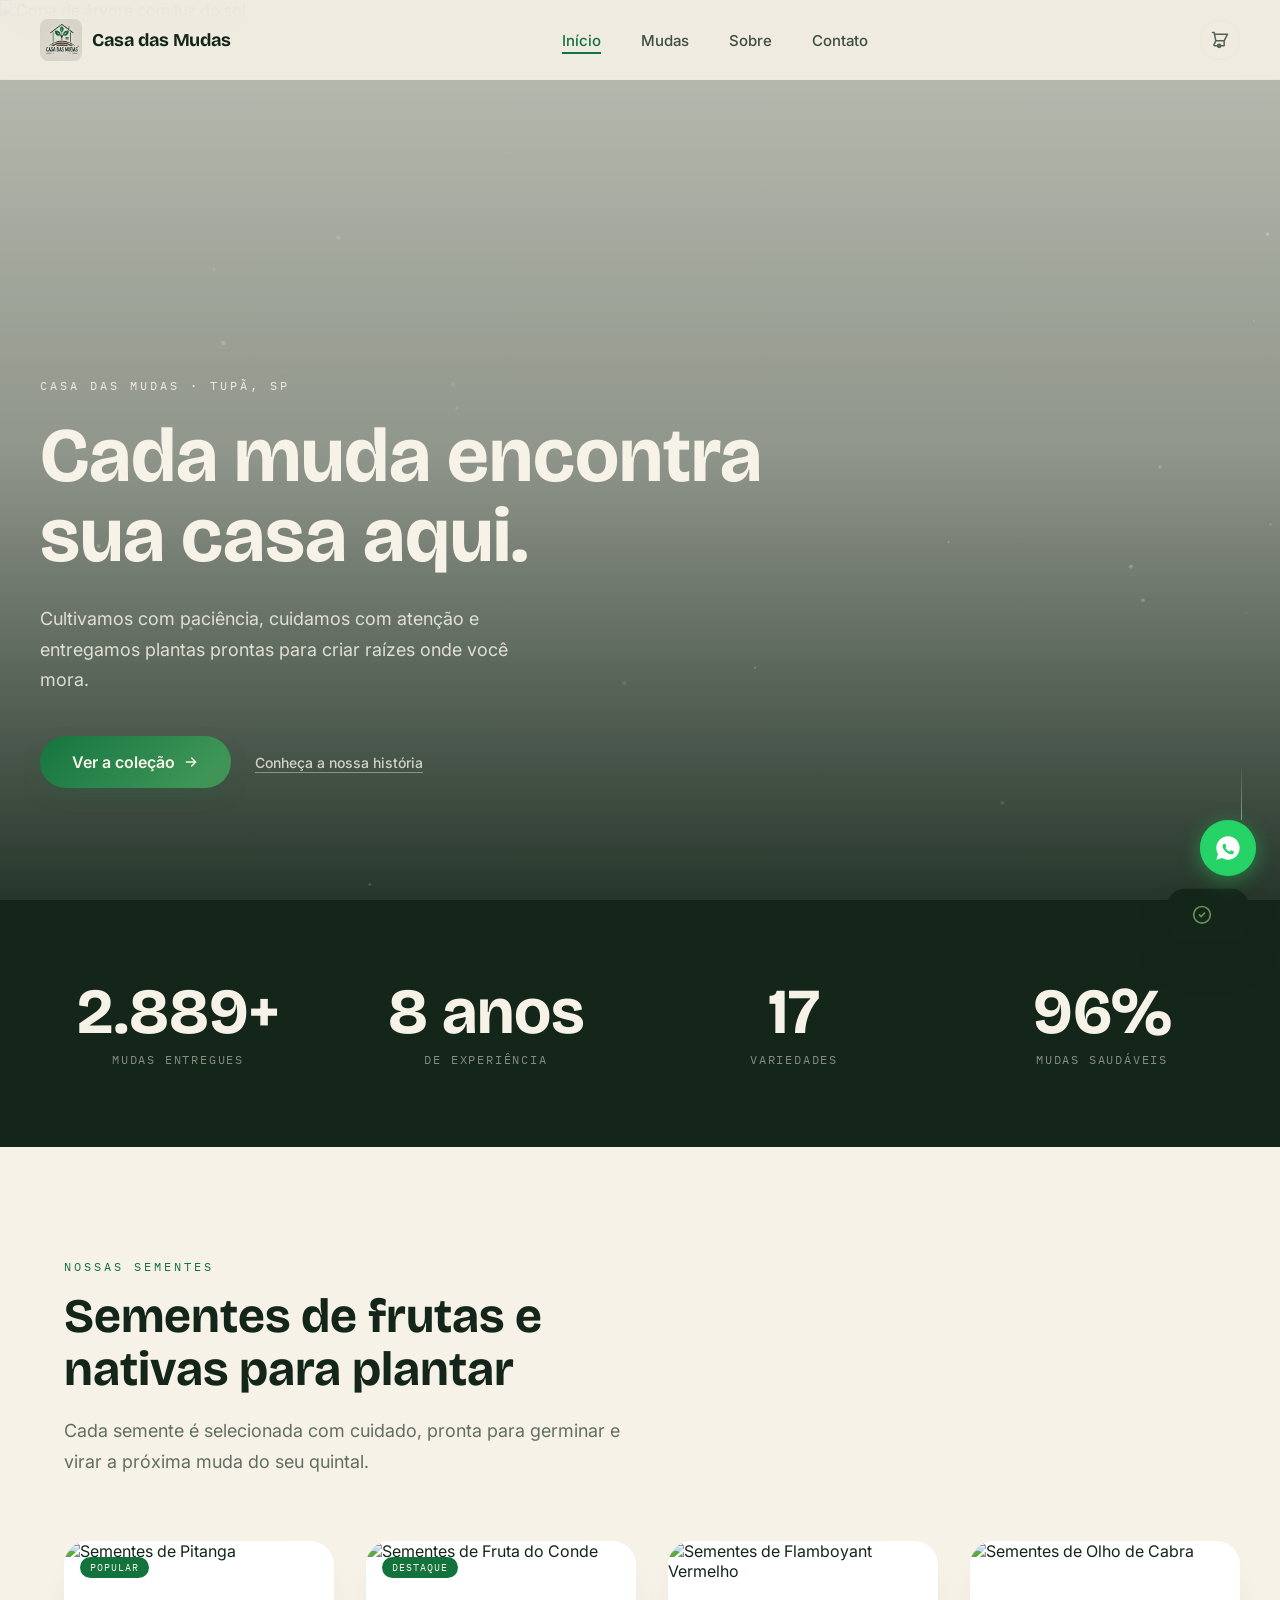
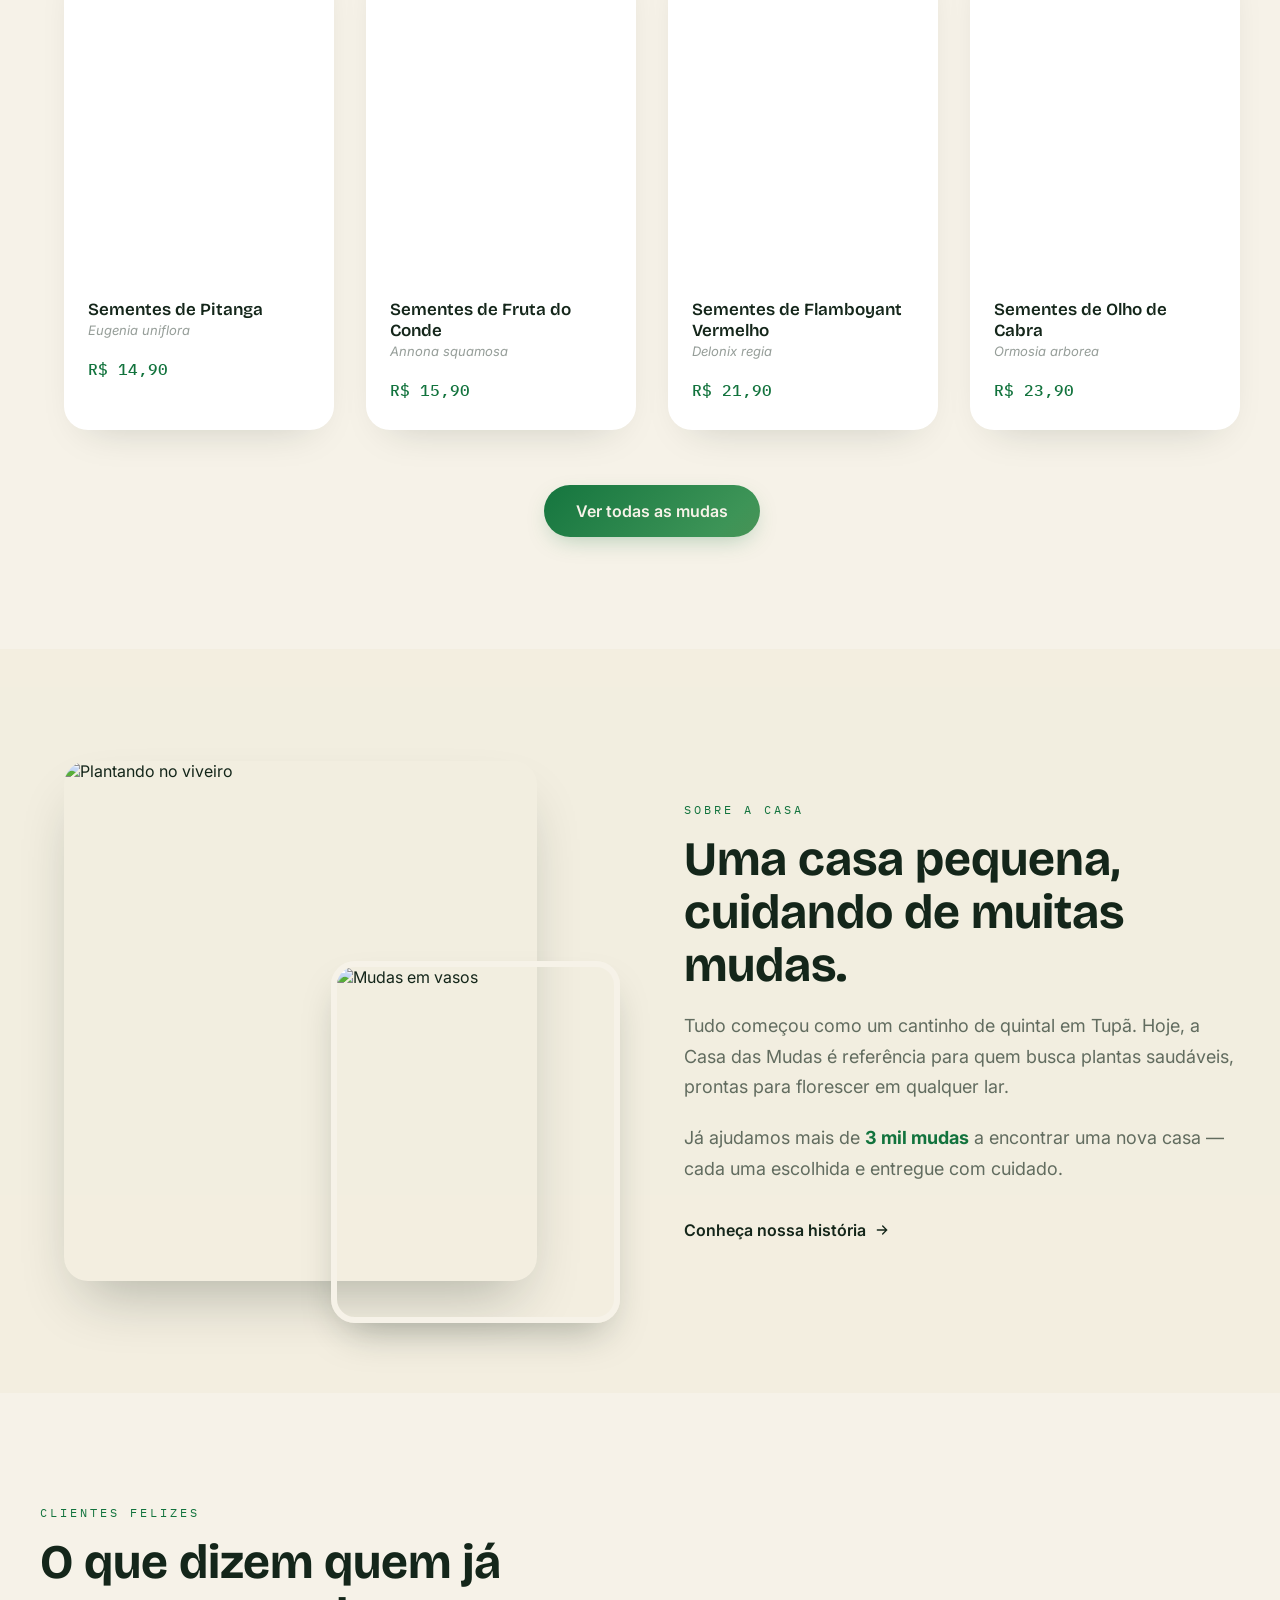
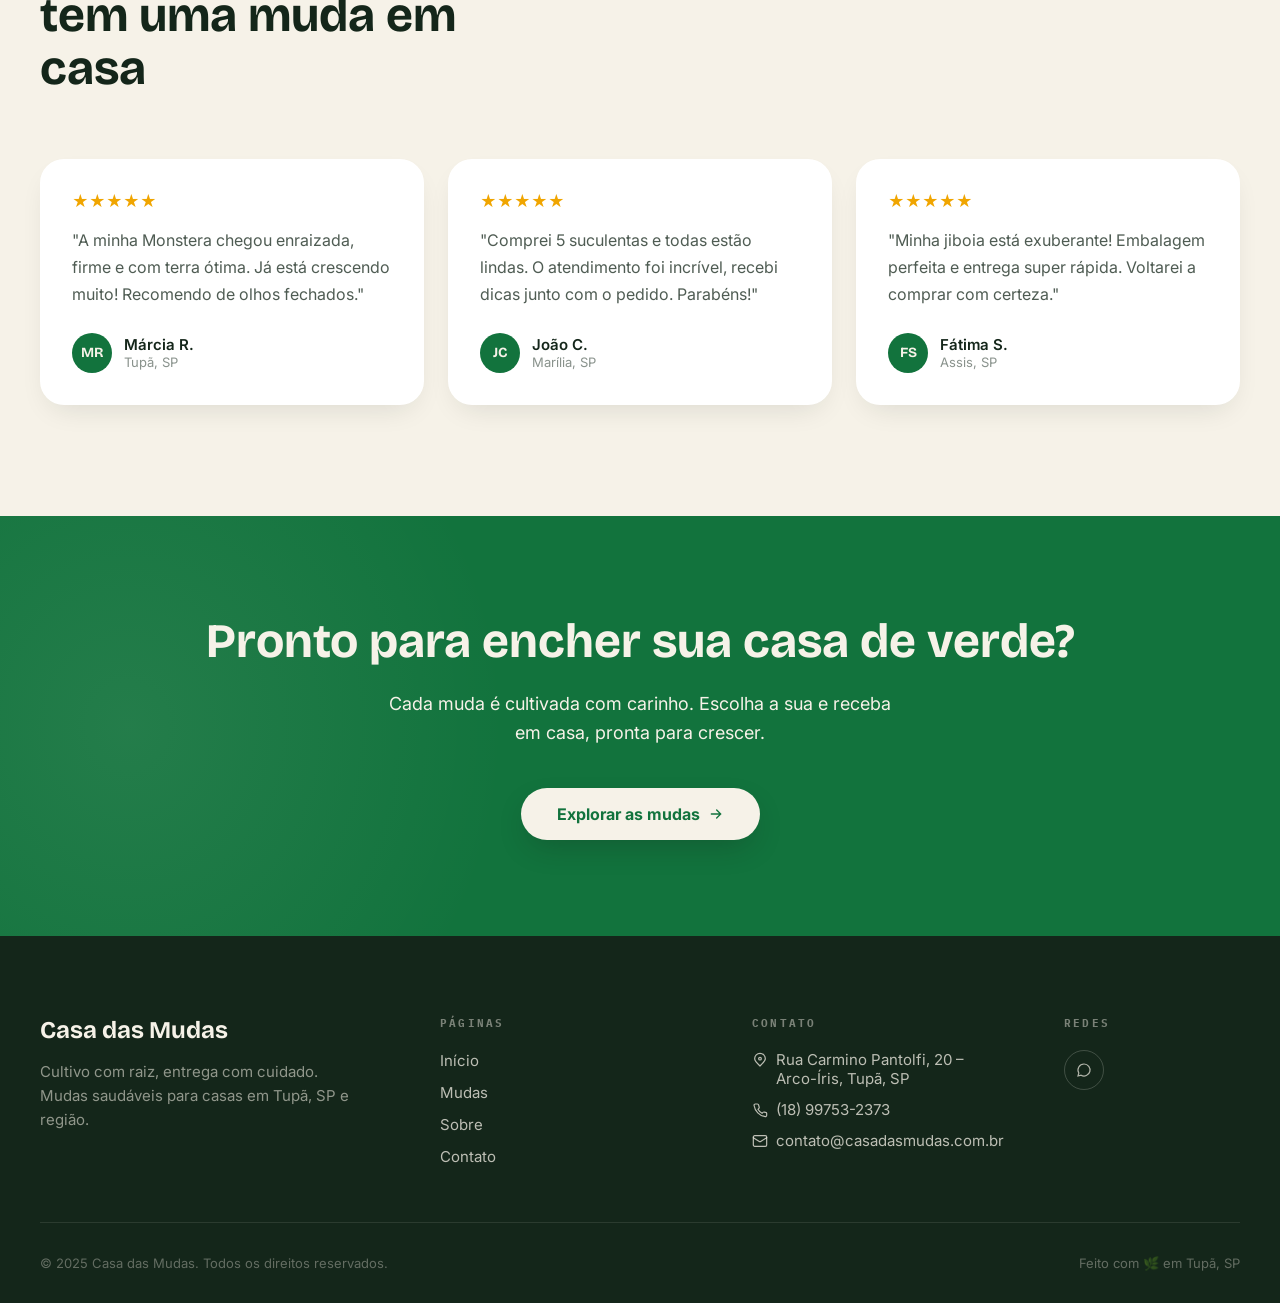
==== commit da18da1c: "Adicionar modal de produto e botão comprar direto no WhatsApp" ====
--- a/index.html
+++ b/index.html
@@ -77,19 +77,19 @@
           <h2 class="section-title reveal reveal-delay-1">Sementes de frutas e nativas para plantar</h2>
           <p class="section-desc reveal reveal-delay-2">Cada semente é selecionada com cuidado, pronta para germinar e virar a próxima muda do seu quintal.</p>
         </div>
-        <div class="products-grid"><article class="card-muda catalog-item reveal reveal-delay-0" data-cat="sementes-frutas">
-      <div class="card-img-wrap"><img src="https://i.postimg.cc/FR7kZZ4n/IMG-20260705-WA0002.jpg" alt="Sementes de Pitanga" loading="lazy"><div class="card-img-fade"></div><span class="card-badge">Popular</span></div>
-      <div class="card-body"><h3 class="card-name">Sementes de Pitanga</h3><p class="card-sci">Eugenia uniflora</p><div class="card-footer"><span class="card-price">R$ 14,90</span><button class="add-btn card-add" data-name="Sementes de Pitanga" data-price="14.90">Adicionar</button></div></div>
-    </article><article class="card-muda catalog-item reveal reveal-delay-1" data-cat="sementes-frutas">
-      <div class="card-img-wrap"><img src="https://i.postimg.cc/CxkZr19F/IMG-20260706-WA0057.jpg" alt="Sementes de Fruta do Conde" loading="lazy"><div class="card-img-fade"></div><span class="card-badge">Destaque</span></div>
-      <div class="card-body"><h3 class="card-name">Sementes de Fruta do Conde</h3><p class="card-sci">Annona squamosa</p><div class="card-footer"><span class="card-price">R$ 15,90</span><button class="add-btn card-add" data-name="Sementes de Fruta do Conde" data-price="15.90">Adicionar</button></div></div>
-    </article><article class="card-muda catalog-item reveal reveal-delay-2" data-cat="sementes-nativas">
-      <div class="card-img-wrap"><img src="https://i.postimg.cc/5t9CHJkV/IMG-20260706-WA0045.jpg" alt="Sementes de Flamboyant Vermelho" loading="lazy"><div class="card-img-fade"></div></div>
-      <div class="card-body"><h3 class="card-name">Sementes de Flamboyant Vermelho</h3><p class="card-sci">Delonix regia</p><div class="card-footer"><span class="card-price">R$ 21,90</span><button class="add-btn card-add" data-name="Sementes de Flamboyant Vermelho" data-price="21.90">Adicionar</button></div></div>
-    </article><article class="card-muda catalog-item reveal reveal-delay-3" data-cat="sementes-nativas">
-      <div class="card-img-wrap"><img src="https://i.postimg.cc/JhTBZF9k/IMG-20260705-WA0015.jpg" alt="Sementes de Olho de Cabra" loading="lazy"><div class="card-img-fade"></div></div>
-      <div class="card-body"><h3 class="card-name">Sementes de Olho de Cabra</h3><p class="card-sci">Ormosia arborea</p><div class="card-footer"><span class="card-price">R$ 23,90</span><button class="add-btn card-add" data-name="Sementes de Olho de Cabra" data-price="23.90">Adicionar</button></div></div>
-    </article>
+        <div class="products-grid"><article class="card-muda catalog-item reveal reveal-delay-0" data-cat="sementes-frutas" data-name="Sementes de Pitanga" data-sci="Eugenia uniflora" data-price-label="R$ 14,90" data-img="https://i.postimg.cc/FR7kZZ4n/IMG-20260705-WA0002.jpg" data-desc="Frutinha vermelha e docinho-azedinha, ótima para chás, geleias e sucos. Planta rústica que também funciona como cerca viva ornamental no quintal.">
+        <div class="card-img-wrap"><img src="https://i.postimg.cc/FR7kZZ4n/IMG-20260705-WA0002.jpg" alt="Sementes de Pitanga" loading="lazy"><div class="card-img-fade"></div><span class="card-badge">Popular</span></div>
+        <div class="card-body"><h3 class="card-name">Sementes de Pitanga</h3><p class="card-sci">Eugenia uniflora</p><div class="card-footer"><span class="card-price">R$ 14,90</span><button class="add-btn card-add" data-name="Sementes de Pitanga" data-price="14.90">Comprar</button></div></div>
+      </article><article class="card-muda catalog-item reveal reveal-delay-1" data-cat="sementes-frutas" data-name="Sementes de Fruta do Conde" data-sci="Annona squamosa" data-price-label="R$ 15,90" data-img="https://i.postimg.cc/CxkZr19F/IMG-20260706-WA0057.jpg" data-desc="Também chamada de ata, é uma fruta doce e cremosa, queridinha para consumo in natura. Planta de porte médio, ótima para pomares domésticos.">
+        <div class="card-img-wrap"><img src="https://i.postimg.cc/CxkZr19F/IMG-20260706-WA0057.jpg" alt="Sementes de Fruta do Conde" loading="lazy"><div class="card-img-fade"></div><span class="card-badge">Destaque</span></div>
+        <div class="card-body"><h3 class="card-name">Sementes de Fruta do Conde</h3><p class="card-sci">Annona squamosa</p><div class="card-footer"><span class="card-price">R$ 15,90</span><button class="add-btn card-add" data-name="Sementes de Fruta do Conde" data-price="15.90">Comprar</button></div></div>
+      </article><article class="card-muda catalog-item reveal reveal-delay-2" data-cat="sementes-nativas" data-name="Sementes de Flamboyant Vermelho" data-sci="Delonix regia" data-price-label="R$ 21,90" data-img="https://i.postimg.cc/5t9CHJkV/IMG-20260706-WA0045.jpg" data-desc="Árvore ornamental de copa larga e floração vermelho-alaranjada espetacular. Perfeita para dar sombra e destaque ao paisagismo.">
+        <div class="card-img-wrap"><img src="https://i.postimg.cc/5t9CHJkV/IMG-20260706-WA0045.jpg" alt="Sementes de Flamboyant Vermelho" loading="lazy"><div class="card-img-fade"></div></div>
+        <div class="card-body"><h3 class="card-name">Sementes de Flamboyant Vermelho</h3><p class="card-sci">Delonix regia</p><div class="card-footer"><span class="card-price">R$ 21,90</span><button class="add-btn card-add" data-name="Sementes de Flamboyant Vermelho" data-price="21.90">Comprar</button></div></div>
+      </article><article class="card-muda catalog-item reveal reveal-delay-3" data-cat="sementes-nativas" data-name="Sementes de Olho de Cabra" data-sci="Ormosia arborea" data-price-label="R$ 23,90" data-img="https://i.postimg.cc/JhTBZF9k/IMG-20260705-WA0015.jpg" data-desc="Árvore nativa com sementes vermelhas brilhantes, muito usadas em artesanato e bijuterias. Boa opção para arborização urbana.">
+        <div class="card-img-wrap"><img src="https://i.postimg.cc/JhTBZF9k/IMG-20260705-WA0015.jpg" alt="Sementes de Olho de Cabra" loading="lazy"><div class="card-img-fade"></div></div>
+        <div class="card-body"><h3 class="card-name">Sementes de Olho de Cabra</h3><p class="card-sci">Ormosia arborea</p><div class="card-footer"><span class="card-price">R$ 23,90</span><button class="add-btn card-add" data-name="Sementes de Olho de Cabra" data-price="23.90">Comprar</button></div></div>
+      </article>
           </div>
         <div style="text-align:center;margin-top:3.5rem" class="reveal"><a href="mudas.html" class="btn-cta btn-cta-lg">Ver todas as mudas</a></div>
       </div>
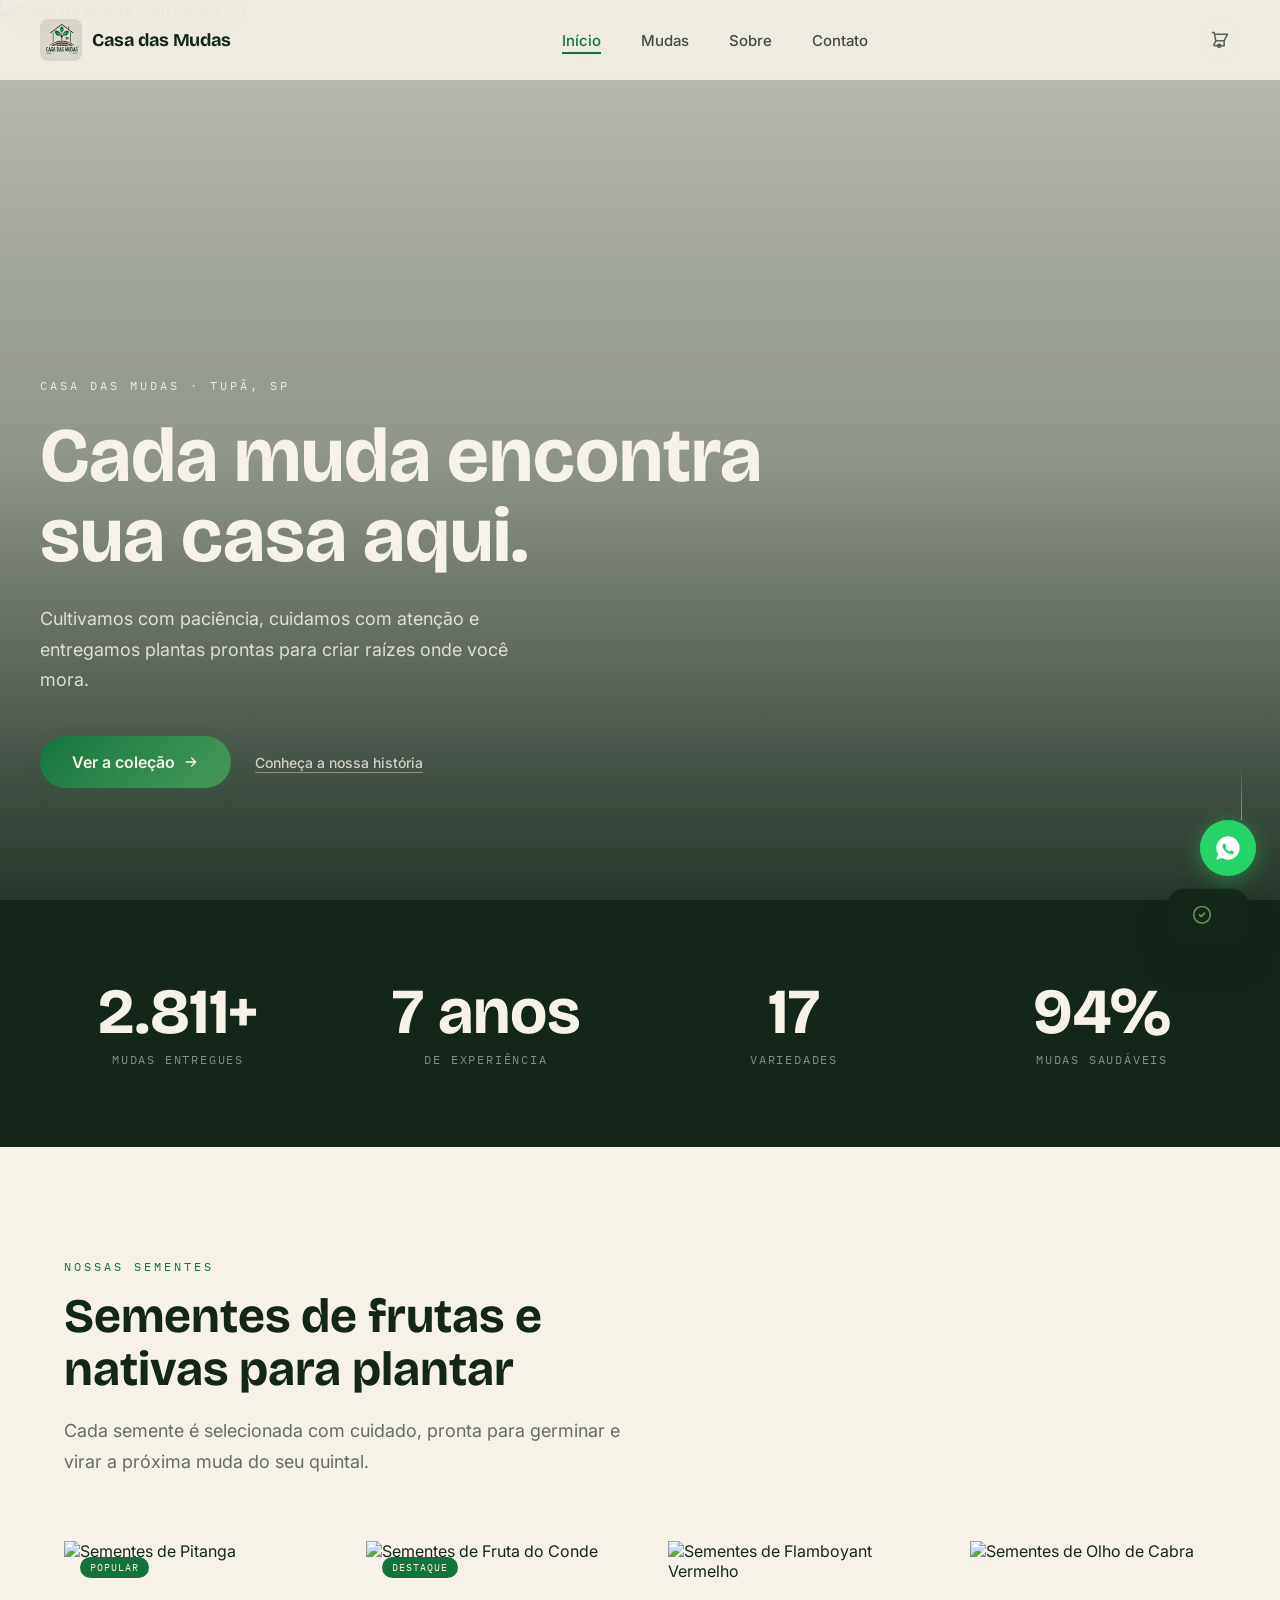
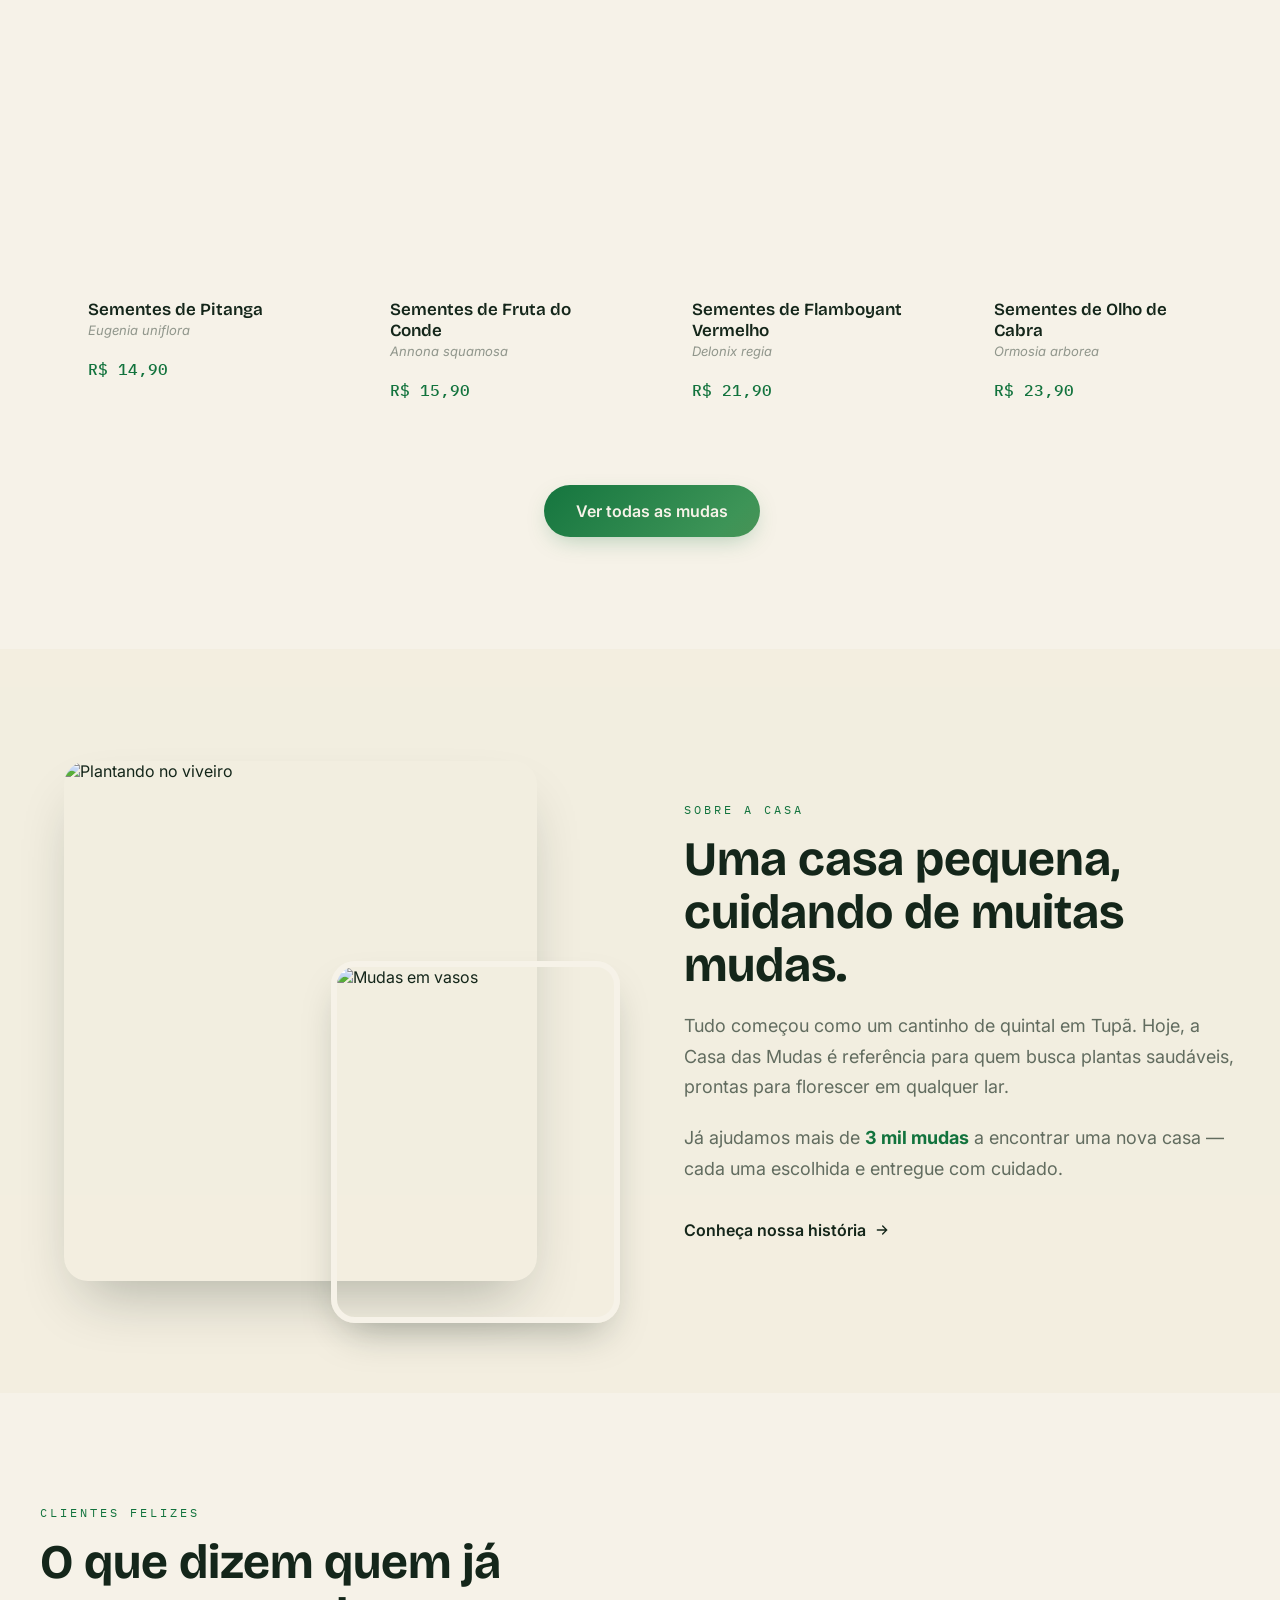
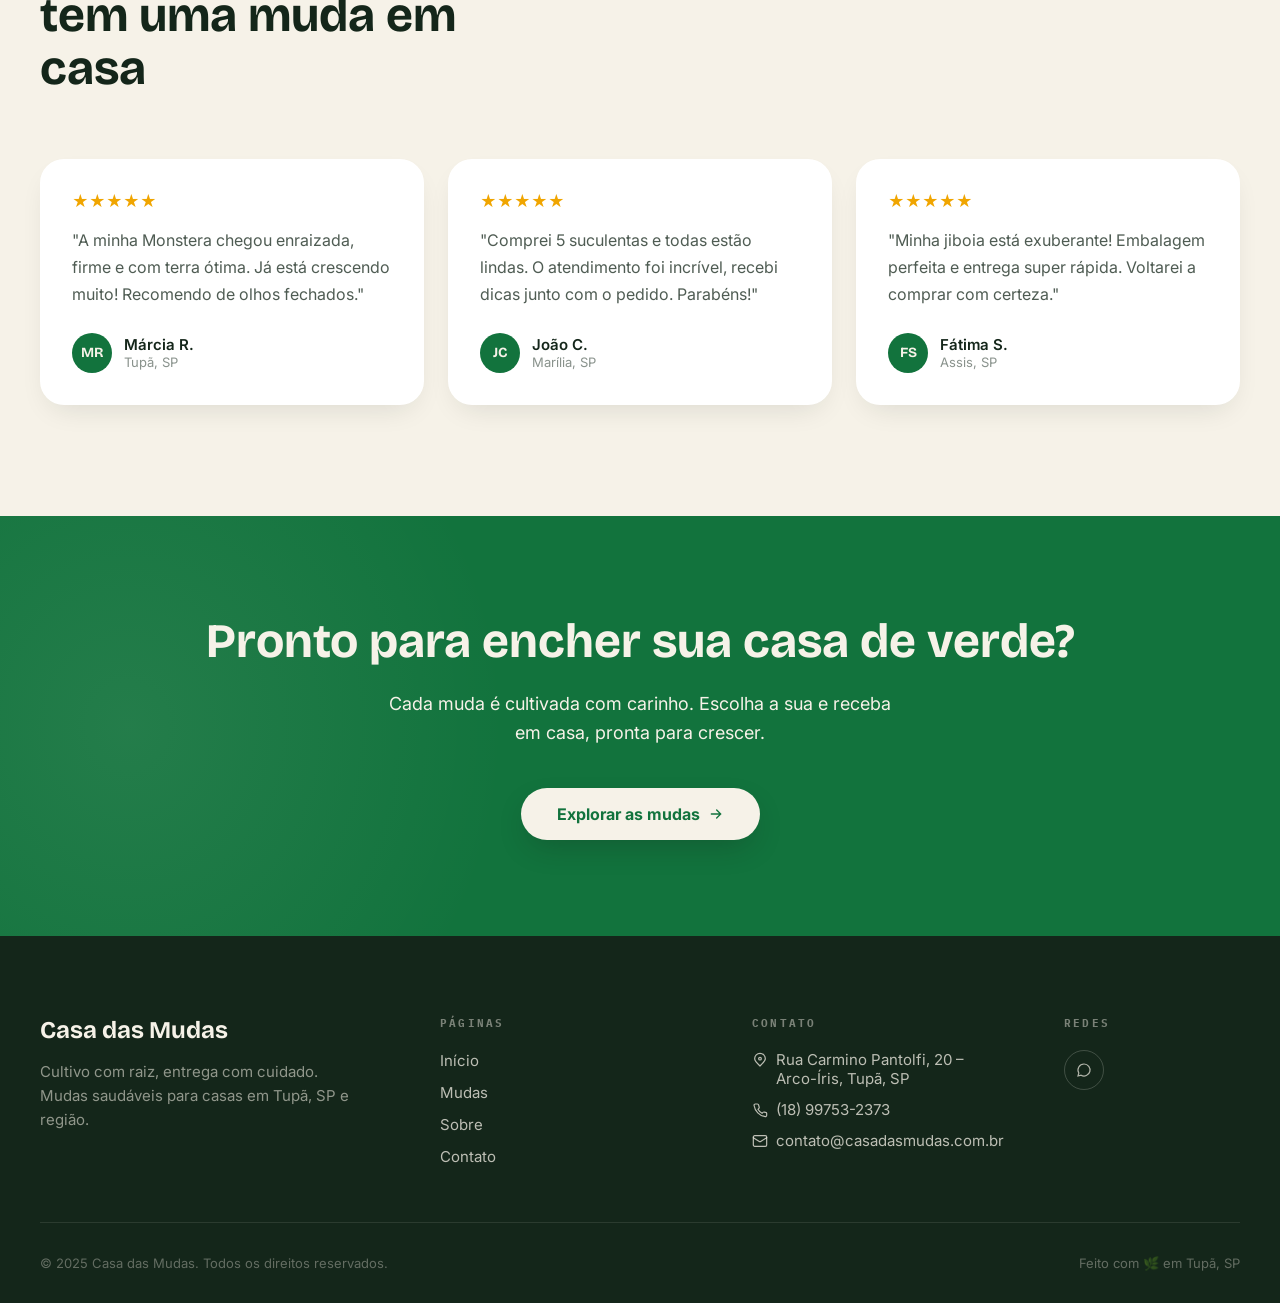
==== commit ca0f0315: "Adicionar cache-busting em main.js e styles.css" ====
--- a/index.html
+++ b/index.html
@@ -10,7 +10,7 @@
   <link rel="preconnect" href="https://fonts.googleapis.com">
   <link rel="preconnect" href="https://fonts.gstatic.com" crossorigin>
   <link href="https://fonts.googleapis.com/css2?family=Bricolage+Grotesque:opsz,wght@12..96,400..800&family=Inter:wght@400;500;600;700&family=IBM+Plex+Mono:wght@400;500&display=swap" rel="stylesheet">
-  <link rel="stylesheet" href="styles.css">
+  <link rel="stylesheet" href="styles.css?v=20260706c">
   </head>
   <body>
   
@@ -144,5 +144,5 @@
   <a href="https://wa.me/5518997532373?text=Ol%C3%A1%21+Vim+pelo+site+e+gostaria+de+saber+mais+sobre+as+mudas." class="wa-float" target="_blank" rel="noopener noreferrer" aria-label="Falar pelo WhatsApp">
     <svg width="28" height="28" viewBox="0 0 24 24" fill="white" aria-hidden="true"><path d="M12 2C6.477 2 2 6.477 2 12c0 1.89.525 3.66 1.438 5.168L2 22l4.978-1.41A9.954 9.954 0 0 0 12 22c5.523 0 10-4.477 10-10S17.523 2 12 2Zm5.007 14.2c-.207.582-1.21 1.113-1.658 1.148-.448.036-.862.213-2.91-.606-2.46-1-4.01-3.51-4.13-3.67-.12-.16-.98-1.3-.98-2.48 0-1.18.62-1.76.84-2 .22-.24.48-.3.64-.3h.46c.15 0 .35-.06.55.42l.7 1.86c.07.18.03.38-.08.54l-.38.5c-.14.18-.29.38-.12.66.38.64.9 1.22 1.47 1.71.56.47 1.2.8 1.88.97.24.06.4 0 .54-.14l.54-.64c.14-.18.32-.22.5-.16l1.84.87c.18.08.3.22.3.4-.02.56-.2 1.1-.5 1.57Z"/></svg>
   </a>
-  <script src="main.js"></script>
+  <script src="main.js?v=20260706c"></script>
   </body></html>
--- a/styles.css
+++ b/styles.css
@@ -199,7 +199,7 @@
   .products-grid{display:grid;grid-template-columns:1fr;gap:2rem}
   @media(min-width:640px){.products-grid{grid-template-columns:repeat(2,1fr)}}
   @media(min-width:1024px){.products-grid{grid-template-columns:repeat(4,1fr)}}
-  .card-muda{background:var(--white);border-radius:1.5rem;overflow:hidden;box-shadow:0 18px 40px -24px rgba(20,38,26,.22);transition:transform .55s cubic-bezier(.22,.61,.36,1),box-shadow .55s cubic-bezier(.22,.61,.36,1)}
+  .card-muda, cursor:pointer{background:var(--white);border-radius:1.5rem;overflow:hidden;box-shadow:0 18px 40px -24px rgba(20,38,26,.22);transition:transform .55s cubic-bezier(.22,.61,.36,1),box-shadow .55s cubic-bezier(.22,.61,.36,1)}
   .card-muda:hover{transform:translateY(-6px) scale(1.015);box-shadow:0 30px 60px -20px rgba(20,38,26,.35)}
   .card-img-wrap{position:relative;aspect-ratio:4/5;overflow:hidden}
   .card-img-wrap img{width:100%;height:100%;object-fit:cover;transition:transform 1.1s cubic-bezier(.22,.61,.36,1)}
@@ -301,6 +301,26 @@
   @media(min-width:768px){.catalog-grid{grid-template-columns:repeat(3,1fr)}}
   @media(min-width:1200px){.catalog-grid{grid-template-columns:repeat(4,1fr)}}
 
+    /* ========== PRODUCT MODAL ========== */
+    .product-modal-overlay{position:fixed;inset:0;background:rgba(20,38,26,.72);backdrop-filter:blur(4px);z-index:200;display:flex;align-items:center;justify-content:center;padding:1.25rem;opacity:0;pointer-events:none;transition:opacity .3s ease}
+    .product-modal-overlay.open{opacity:1;pointer-events:auto}
+    .product-modal{background:var(--white);border-radius:1.5rem;max-width:640px;width:100%;max-height:90vh;overflow-y:auto;position:relative;display:flex;flex-direction:column;transform:translateY(16px) scale(.97);transition:transform .35s cubic-bezier(.22,.61,.36,1);box-shadow:0 40px 80px -20px rgba(20,38,26,.5)}
+    .product-modal-overlay.open .product-modal{transform:translateY(0) scale(1)}
+    @media(min-width:640px){.product-modal{flex-direction:row}}
+    .product-modal-close{position:absolute;top:1rem;right:1rem;z-index:2;width:2.25rem;height:2.25rem;border-radius:50%;background:rgba(20,38,26,.55);color:var(--cream);display:flex;align-items:center;justify-content:center;transition:background .2s}
+    .product-modal-close:hover{background:var(--ink)}
+    .product-modal-img-wrap{width:100%;aspect-ratio:4/3;overflow:hidden;flex-shrink:0}
+    @media(min-width:640px){.product-modal-img-wrap{width:42%;aspect-ratio:auto}}
+    .product-modal-img{width:100%;height:100%;object-fit:cover;display:block}
+    .product-modal-body{padding:1.75rem 1.75rem 2rem;display:flex;flex-direction:column;flex:1;min-width:0}
+    .product-modal-name{font-family:var(--font-display);font-weight:700;font-size:1.375rem;color:var(--ink)}
+    .product-modal-sci{font-style:italic;font-size:.875rem;color:rgba(20,38,26,.5);margin-top:.25rem}
+    .product-modal-desc{font-size:.9375rem;line-height:1.65;color:rgba(20,38,26,.75);margin-top:1rem}
+    .product-modal-footer{display:flex;align-items:center;justify-content:space-between;gap:1rem;margin-top:1.5rem;flex-wrap:wrap}
+    .product-modal-price{font-family:var(--font-mono);color:var(--leaf);font-weight:600;font-size:1.25rem}
+    .product-modal-buy{padding:.75rem 1.5rem;font-size:.8125rem}
+  
+
   /* ========== TIMELINE ========== */
   .timeline{position:relative;padding-left:2rem}
   .timeline::before{content:'';position:absolute;left:0;top:0;bottom:0;width:2px;background:linear-gradient(to bottom,var(--leaf),var(--leaf-soft),transparent)}
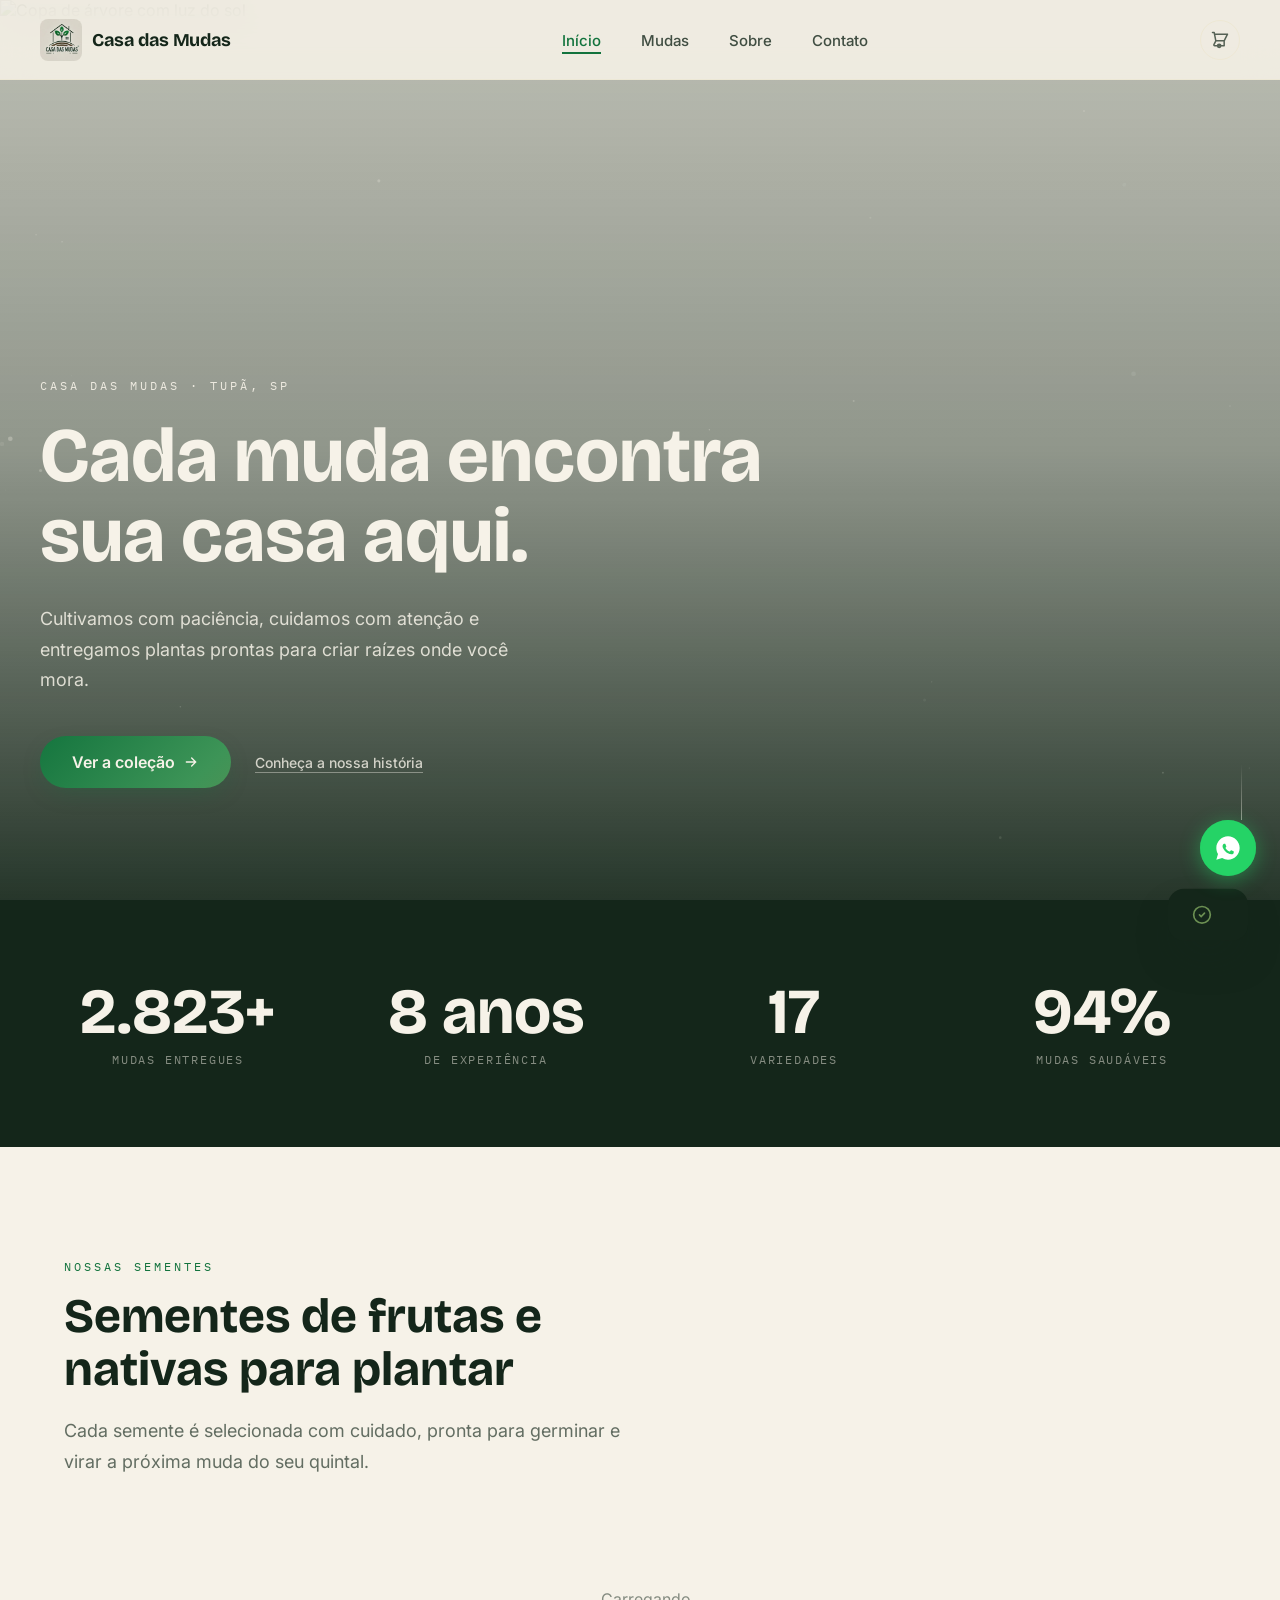
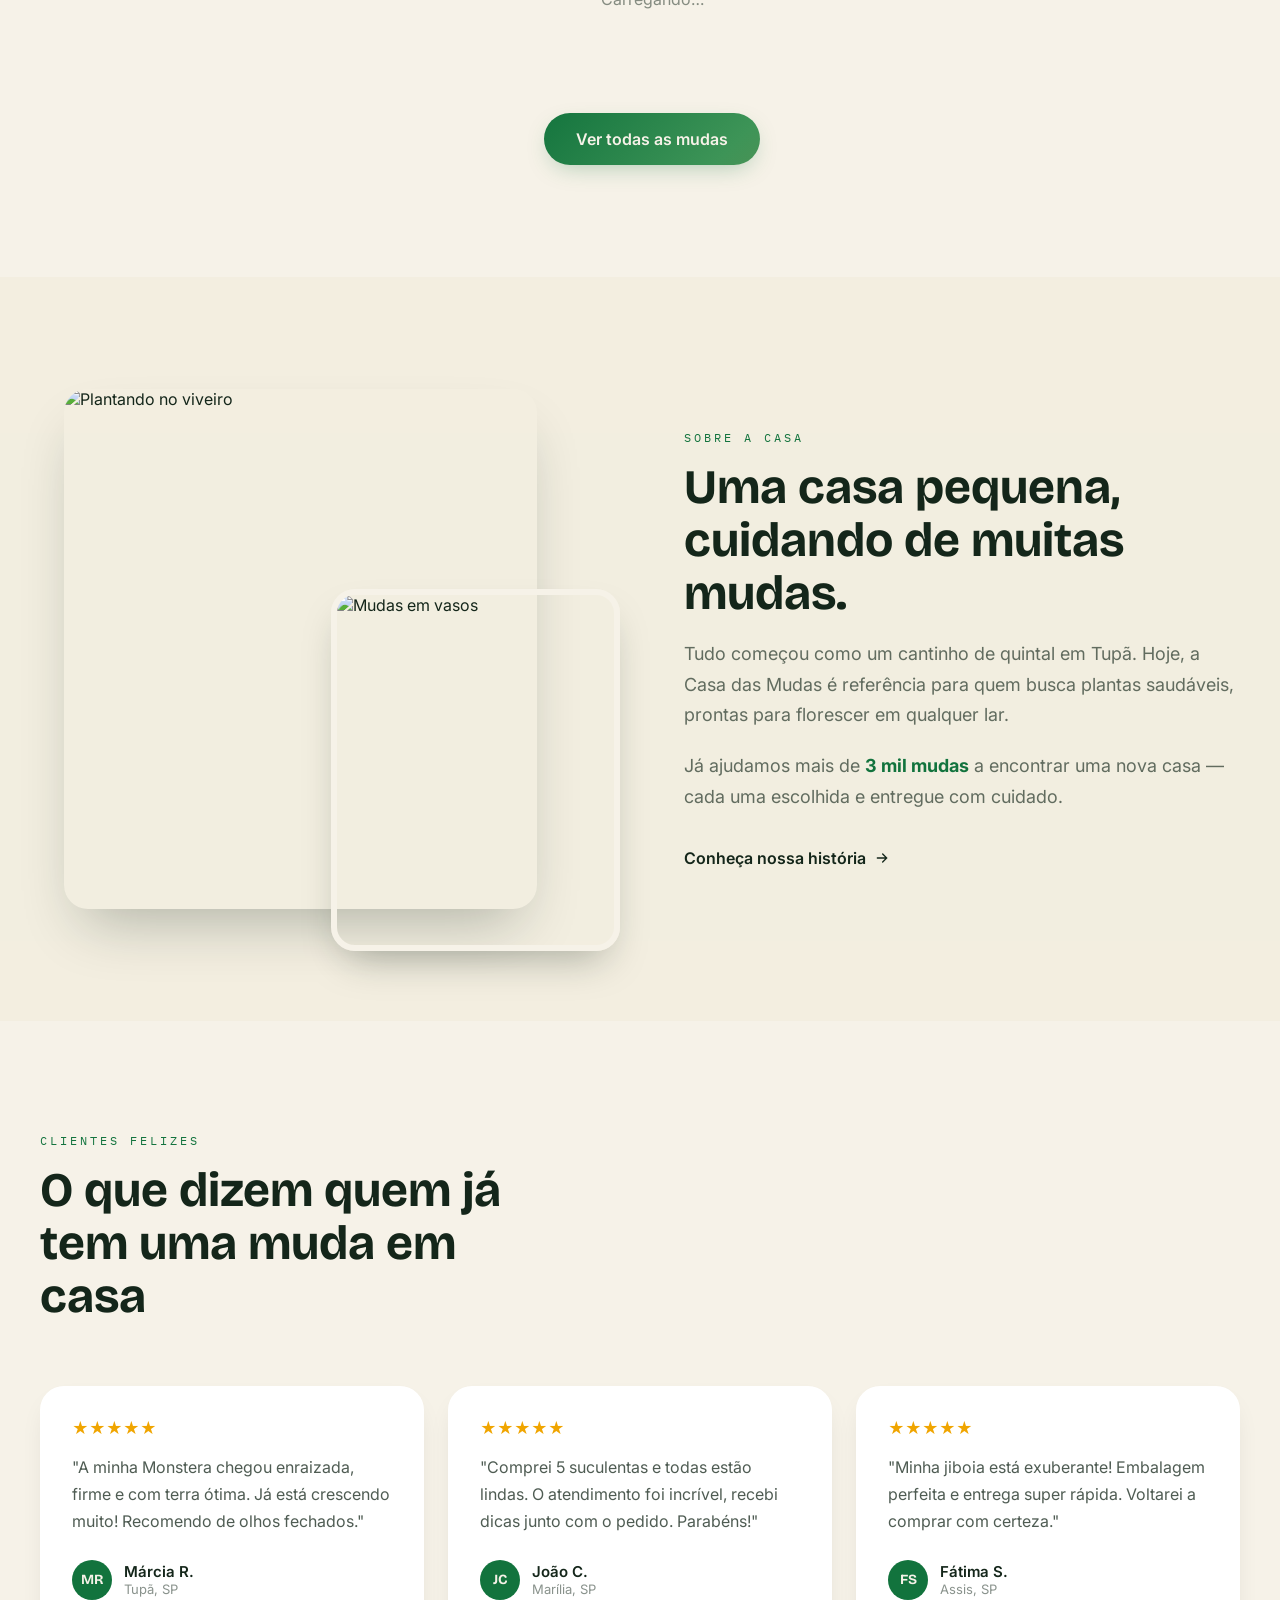
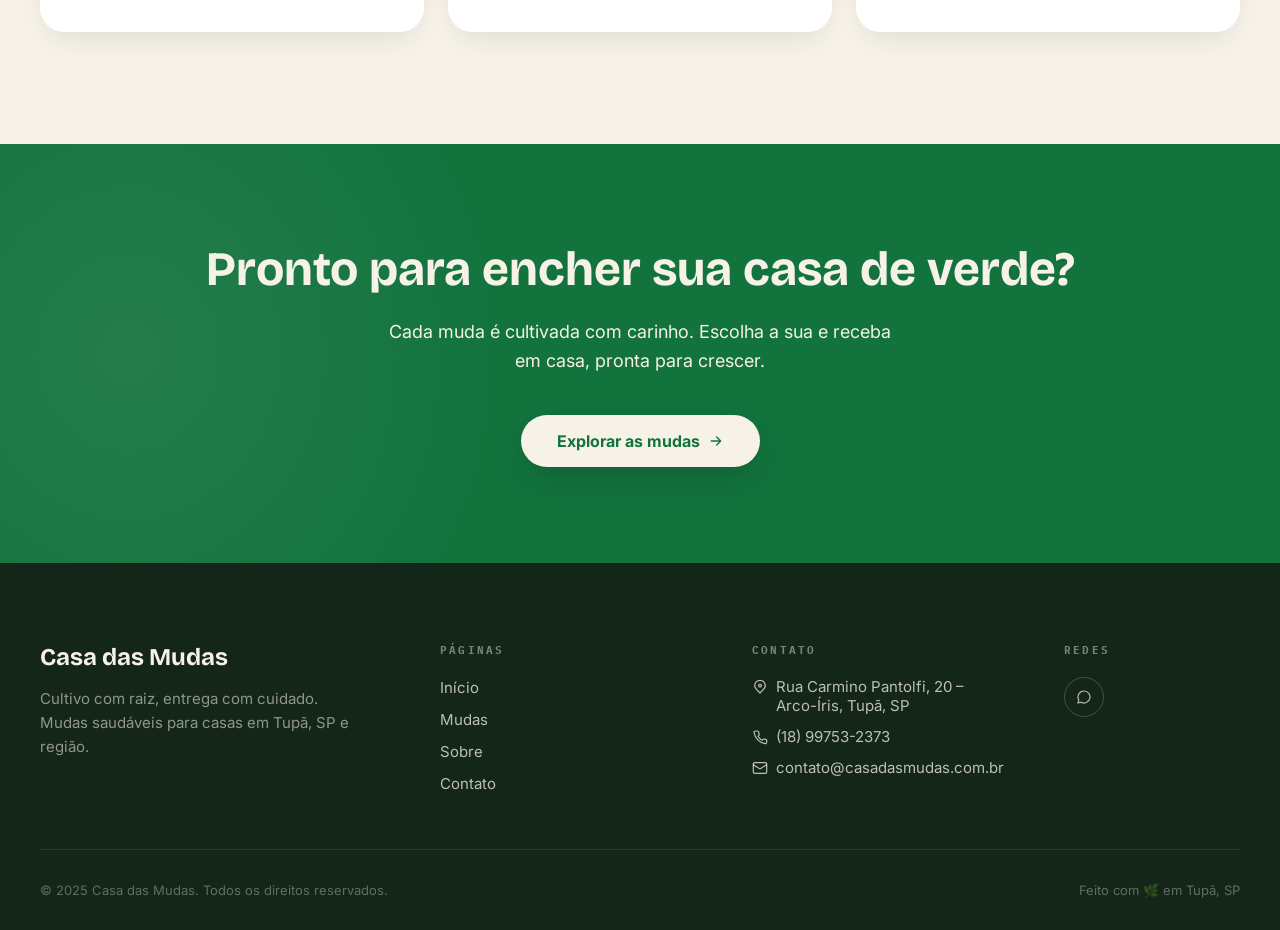
==== commit 476b0992: "Adiciona painel admin, products.json dinâmico e carregamento automático de produtos - admin.html: pa" ====
--- a/index.html
+++ b/index.html
@@ -77,20 +77,7 @@
           <h2 class="section-title reveal reveal-delay-1">Sementes de frutas e nativas para plantar</h2>
           <p class="section-desc reveal reveal-delay-2">Cada semente é selecionada com cuidado, pronta para germinar e virar a próxima muda do seu quintal.</p>
         </div>
-        <div class="products-grid"><article class="card-muda catalog-item reveal reveal-delay-0" data-cat="sementes-frutas" data-name="Sementes de Pitanga" data-sci="Eugenia uniflora" data-price-label="R$ 14,90" data-img="https://i.postimg.cc/FR7kZZ4n/IMG-20260705-WA0002.jpg" data-desc="Frutinha vermelha e docinho-azedinha, ótima para chás, geleias e sucos. Planta rústica que também funciona como cerca viva ornamental no quintal.">
-        <div class="card-img-wrap"><img src="https://i.postimg.cc/FR7kZZ4n/IMG-20260705-WA0002.jpg" alt="Sementes de Pitanga" loading="lazy"><div class="card-img-fade"></div><span class="card-badge">Popular</span></div>
-        <div class="card-body"><h3 class="card-name">Sementes de Pitanga</h3><p class="card-sci">Eugenia uniflora</p><div class="card-footer"><span class="card-price">R$ 14,90</span><button class="add-btn card-add" data-name="Sementes de Pitanga" data-price="14.90">Comprar</button></div></div>
-      </article><article class="card-muda catalog-item reveal reveal-delay-1" data-cat="sementes-frutas" data-name="Sementes de Fruta do Conde" data-sci="Annona squamosa" data-price-label="R$ 15,90" data-img="https://i.postimg.cc/CxkZr19F/IMG-20260706-WA0057.jpg" data-desc="Também chamada de ata, é uma fruta doce e cremosa, queridinha para consumo in natura. Planta de porte médio, ótima para pomares domésticos.">
-        <div class="card-img-wrap"><img src="https://i.postimg.cc/CxkZr19F/IMG-20260706-WA0057.jpg" alt="Sementes de Fruta do Conde" loading="lazy"><div class="card-img-fade"></div><span class="card-badge">Destaque</span></div>
-        <div class="card-body"><h3 class="card-name">Sementes de Fruta do Conde</h3><p class="card-sci">Annona squamosa</p><div class="card-footer"><span class="card-price">R$ 15,90</span><button class="add-btn card-add" data-name="Sementes de Fruta do Conde" data-price="15.90">Comprar</button></div></div>
-      </article><article class="card-muda catalog-item reveal reveal-delay-2" data-cat="sementes-nativas" data-name="Sementes de Flamboyant Vermelho" data-sci="Delonix regia" data-price-label="R$ 21,90" data-img="https://i.postimg.cc/5t9CHJkV/IMG-20260706-WA0045.jpg" data-desc="Árvore ornamental de copa larga e floração vermelho-alaranjada espetacular. Perfeita para dar sombra e destaque ao paisagismo.">
-        <div class="card-img-wrap"><img src="https://i.postimg.cc/5t9CHJkV/IMG-20260706-WA0045.jpg" alt="Sementes de Flamboyant Vermelho" loading="lazy"><div class="card-img-fade"></div></div>
-        <div class="card-body"><h3 class="card-name">Sementes de Flamboyant Vermelho</h3><p class="card-sci">Delonix regia</p><div class="card-footer"><span class="card-price">R$ 21,90</span><button class="add-btn card-add" data-name="Sementes de Flamboyant Vermelho" data-price="21.90">Comprar</button></div></div>
-      </article><article class="card-muda catalog-item reveal reveal-delay-3" data-cat="sementes-nativas" data-name="Sementes de Olho de Cabra" data-sci="Ormosia arborea" data-price-label="R$ 23,90" data-img="https://i.postimg.cc/JhTBZF9k/IMG-20260705-WA0015.jpg" data-desc="Árvore nativa com sementes vermelhas brilhantes, muito usadas em artesanato e bijuterias. Boa opção para arborização urbana.">
-        <div class="card-img-wrap"><img src="https://i.postimg.cc/JhTBZF9k/IMG-20260705-WA0015.jpg" alt="Sementes de Olho de Cabra" loading="lazy"><div class="card-img-fade"></div></div>
-        <div class="card-body"><h3 class="card-name">Sementes de Olho de Cabra</h3><p class="card-sci">Ormosia arborea</p><div class="card-footer"><span class="card-price">R$ 23,90</span><button class="add-btn card-add" data-name="Sementes de Olho de Cabra" data-price="23.90">Comprar</button></div></div>
-      </article>
-          </div>
+        <div class="products-grid" id="products-grid"><p style="text-align:center;padding:3rem;color:rgba(20,38,26,.5);grid-column:1/-1">Carregando…</p></div>
         <div style="text-align:center;margin-top:3.5rem" class="reveal"><a href="mudas.html" class="btn-cta btn-cta-lg">Ver todas as mudas</a></div>
       </div>
     </section>
@@ -145,4 +132,40 @@
     <svg width="28" height="28" viewBox="0 0 24 24" fill="white" aria-hidden="true"><path d="M12 2C6.477 2 2 6.477 2 12c0 1.89.525 3.66 1.438 5.168L2 22l4.978-1.41A9.954 9.954 0 0 0 12 22c5.523 0 10-4.477 10-10S17.523 2 12 2Zm5.007 14.2c-.207.582-1.21 1.113-1.658 1.148-.448.036-.862.213-2.91-.606-2.46-1-4.01-3.51-4.13-3.67-.12-.16-.98-1.3-.98-2.48 0-1.18.62-1.76.84-2 .22-.24.48-.3.64-.3h.46c.15 0 .35-.06.55.42l.7 1.86c.07.18.03.38-.08.54l-.38.5c-.14.18-.29.38-.12.66.38.64.9 1.22 1.47 1.71.56.47 1.2.8 1.88.97.24.06.4 0 .54-.14l.54-.64c.14-.18.32-.22.5-.16l1.84.87c.18.08.3.22.3.4-.02.56-.2 1.1-.5 1.57Z"/></svg>
   </a>
   <script src="main.js?v=20260706c"></script>
-  </body></html>+  
+<script>
+(function(){
+  var PRODS_URL = 'https://raw.githubusercontent.com/llucaspro/casa-das-mudas/main/products.json';
+  var grid = document.getElementById('products-grid');
+  if(!grid) return;
+  function escape(s){ return String(s||'').replace(/&/g,'&amp;').replace(/"/g,'&quot;').replace(/</g,'&lt;').replace(/>/g,'&gt;'); }
+  function priceLabel(p){ return 'R$ '+Number(p.price).toFixed(2).replace('.',','); }
+  fetch(PRODS_URL).then(function(r){return r.json();}).then(function(data){
+    var featured = data.filter(function(p){return p.active!==false;}).slice(0,4);
+    grid.innerHTML = featured.map(function(p,i){
+      var badge = p.badge?'<span class="card-badge">'+escape(p.badge)+'</span>':'';
+      return '<article class="card-muda catalog-item reveal reveal-delay-'+i+'" '+
+        'data-cat="'+p.category+'" data-name="'+escape(p.name)+'" data-sci="'+escape(p.sci)+'" '+
+        'data-price-label="'+priceLabel(p)+'" data-img="'+p.img+'" data-desc="'+escape(p.desc||'')+'">' +
+        '<div class="card-img-wrap">'+
+        (p.img?'<img src="'+p.img+'" alt="'+escape(p.name)+'" loading="lazy">':'')+
+        '<div class="card-img-fade"></div>'+badge+'</div>'+
+        '<div class="card-body">'+
+        '<h3 class="card-name">'+escape(p.name)+'</h3>'+
+        '<p class="card-sci">'+escape(p.sci)+'</p>'+
+        '<div class="card-footer">'+
+        '<span class="card-price">'+priceLabel(p)+'</span>'+
+        '<button class="add-btn card-add" data-name="'+escape(p.name)+'" data-price="'+p.price+'">Comprar</button>'+
+        '</div></div></article>';
+    }).join('');
+    grid.querySelectorAll('.card-add').forEach(function(btn){
+      btn.addEventListener('click',function(){
+        if(window.cdmAddToCart) window.cdmAddToCart(btn.dataset.name, btn.dataset.price);
+      });
+    });
+    if(window.cdmReveal) window.cdmReveal();
+  }).catch(function(e){console.error('Produtos:',e);});
+})();
+</script>
+
+</body></html>
--- a/styles.css
+++ b/styles.css
@@ -318,7 +318,9 @@
     .product-modal-desc{font-size:.9375rem;line-height:1.65;color:rgba(20,38,26,.75);margin-top:1rem}
     .product-modal-footer{display:flex;align-items:center;justify-content:space-between;gap:1rem;margin-top:1.5rem;flex-wrap:wrap}
     .product-modal-price{font-family:var(--font-mono);color:var(--leaf);font-weight:600;font-size:1.25rem}
-    .product-modal-buy{padding:.75rem 1.5rem;font-size:.8125rem}
+    .product-modal-buy{display:inline-flex;align-items:center;justify-content:center;gap:.5rem;padding:.875rem 1.75rem;font-size:.8125rem;font-weight:600;letter-spacing:.02em;color:var(--cream);background-image:linear-gradient(135deg,#12733D 0%,#3D9457 55%,#25D366 100%);background-size:160% 160%;background-position:0% 50%;border-radius:9999px;box-shadow:0 8px 24px -8px rgba(18,115,61,.4);transition:background-position .5s,transform .3s cubic-bezier(.34,1.56,.64,1),box-shadow .3s;white-space:nowrap}
+    .product-modal-buy:hover{background-position:100% 50%;transform:translateY(-2px);box-shadow:0 14px 28px -10px rgba(18,115,61,.55)}
+    @media(max-width:480px){.product-modal-footer{flex-direction:column;align-items:stretch}.product-modal-buy{width:100%}}
   
 
   /* ========== TIMELINE ========== */
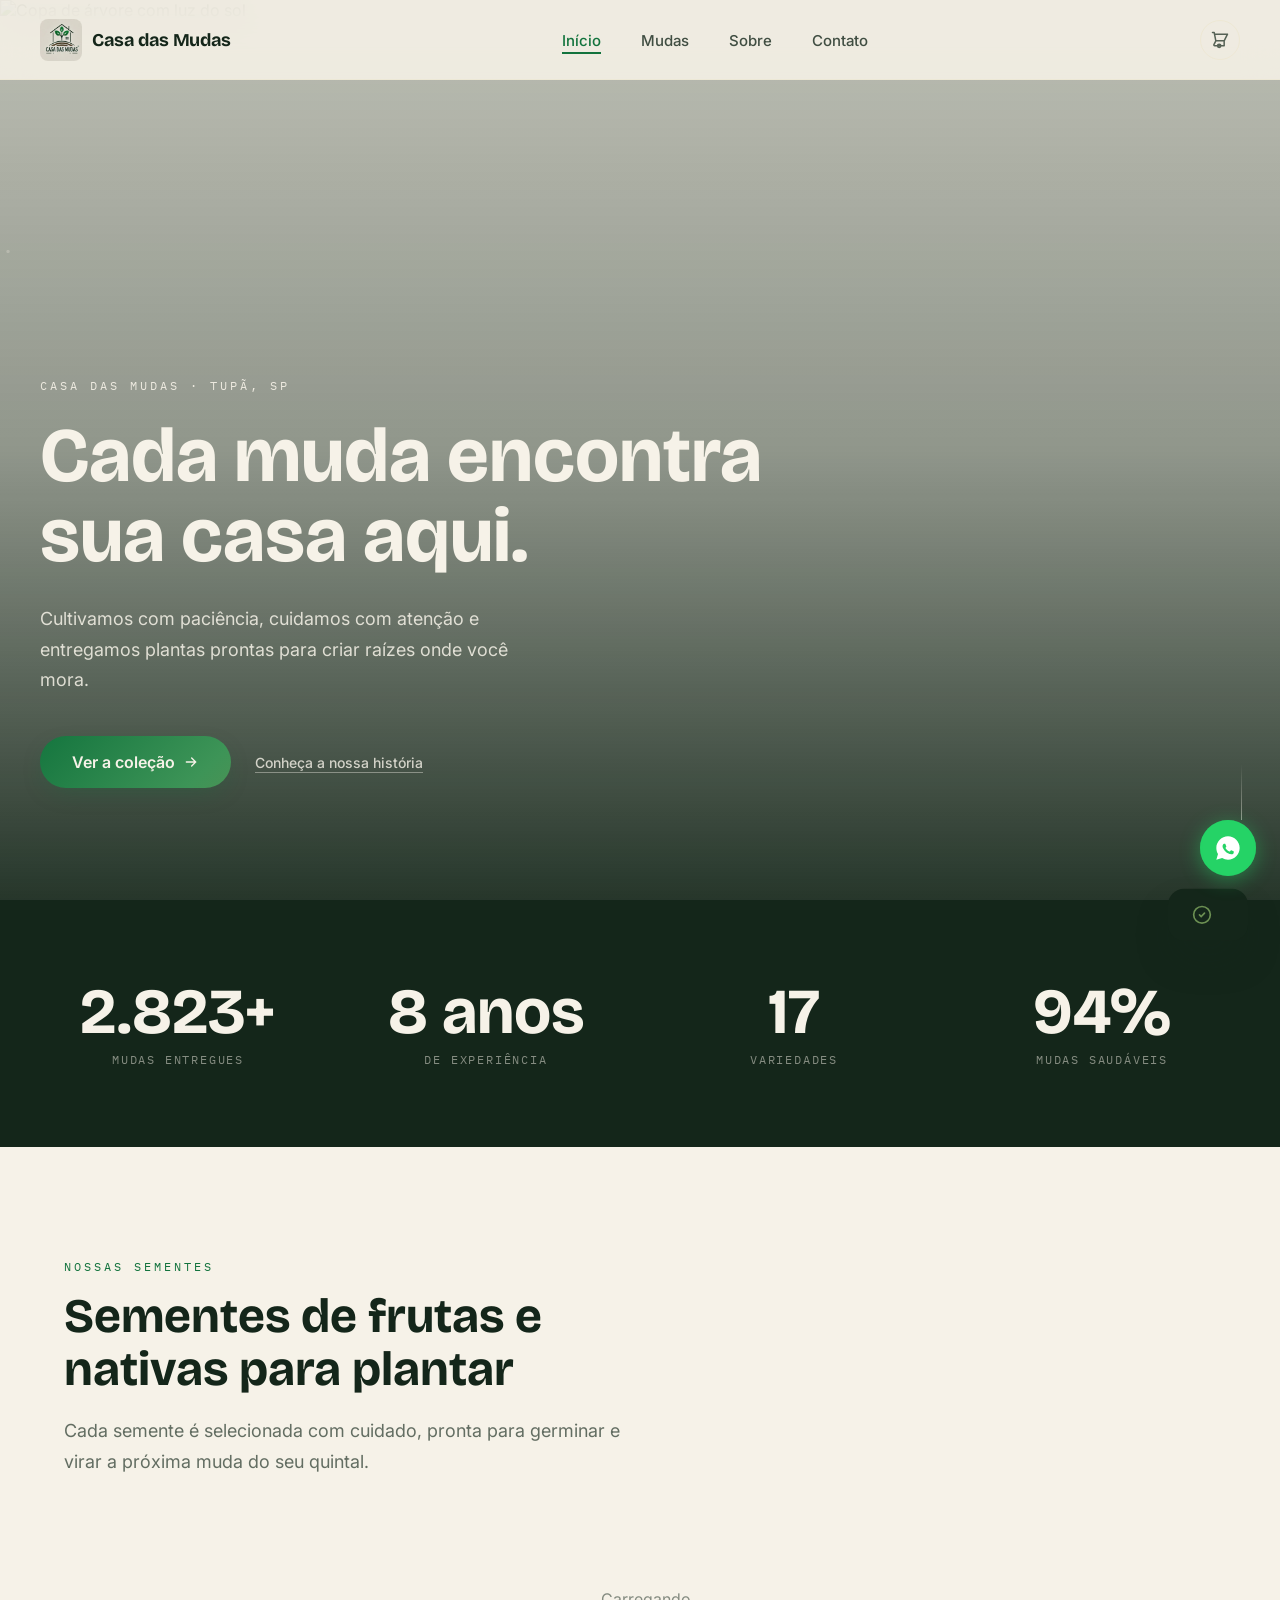
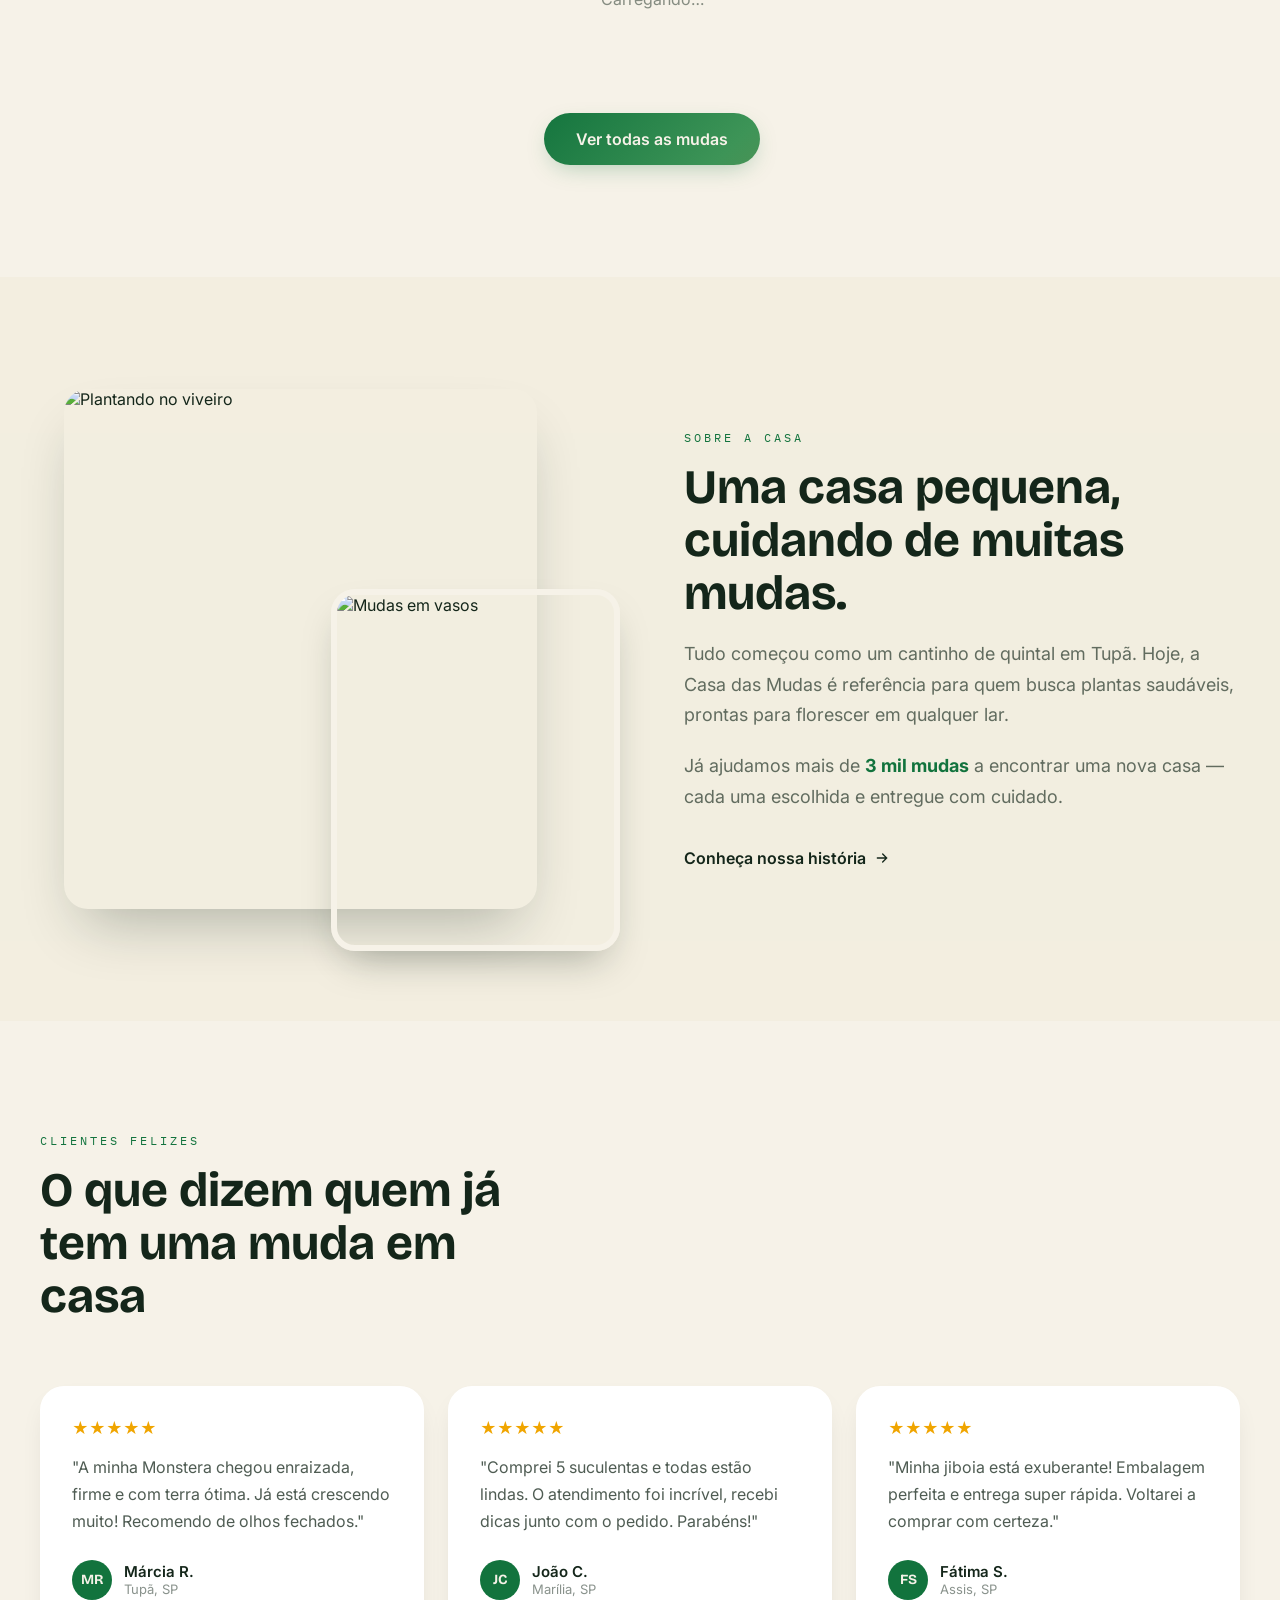
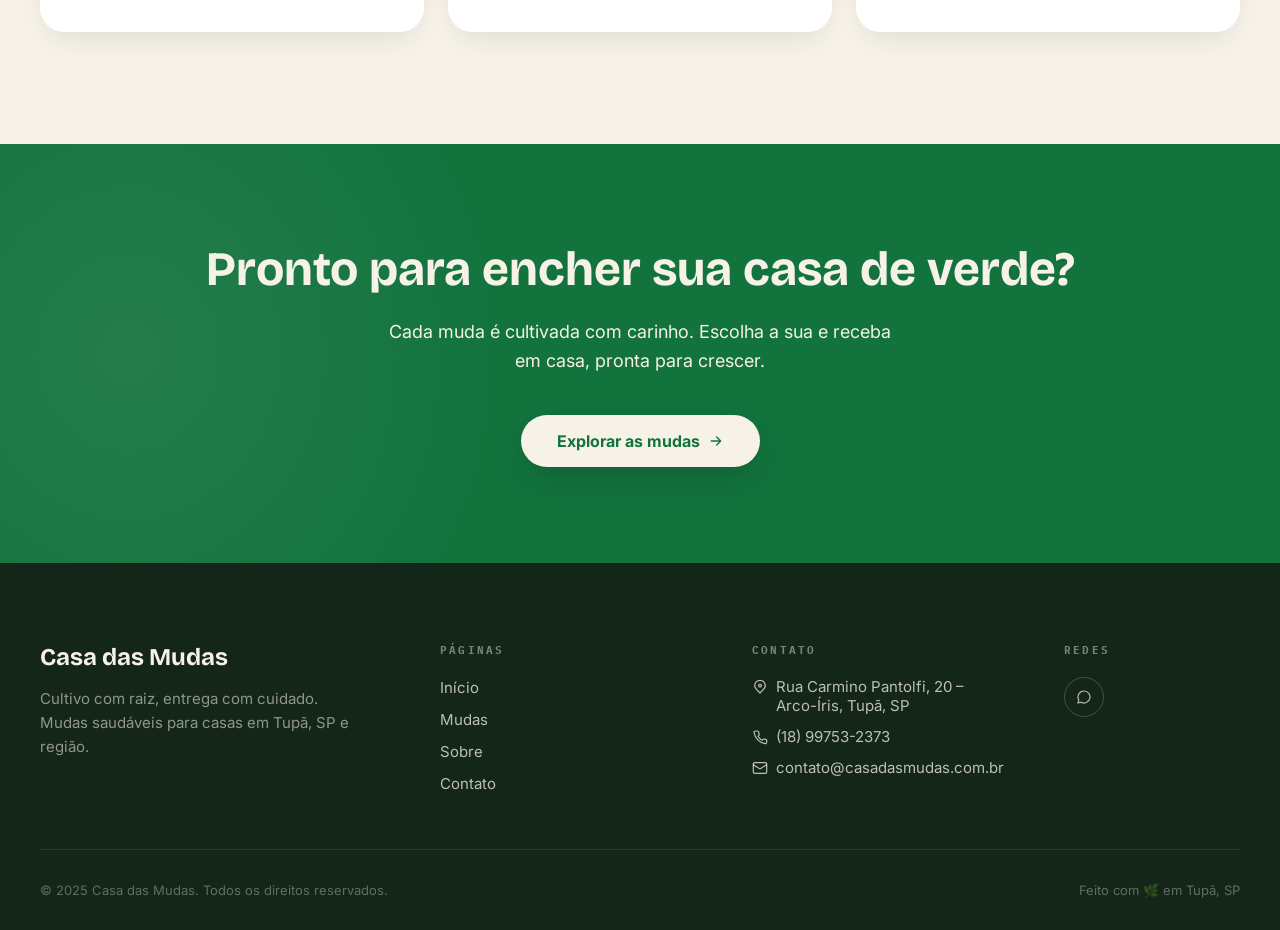
==== commit b446ab12: "fix: tornar cards visiveis na homepage apos fetch dos produtos" ====
--- a/index.html
+++ b/index.html
@@ -158,6 +158,8 @@
         '<button class="add-btn card-add" data-name="'+escape(p.name)+'" data-price="'+p.price+'">Comprar</button>'+
         '</div></div></article>';
     }).join('');
+    // Make cards visible (reveal class starts at opacity:0)
+    grid.querySelectorAll('.reveal').forEach(function(el){ el.classList.add('visible'); });
     grid.querySelectorAll('.card-add').forEach(function(btn){
       btn.addEventListener('click',function(){
         if(window.cdmAddToCart) window.cdmAddToCart(btn.dataset.name, btn.dataset.price);
